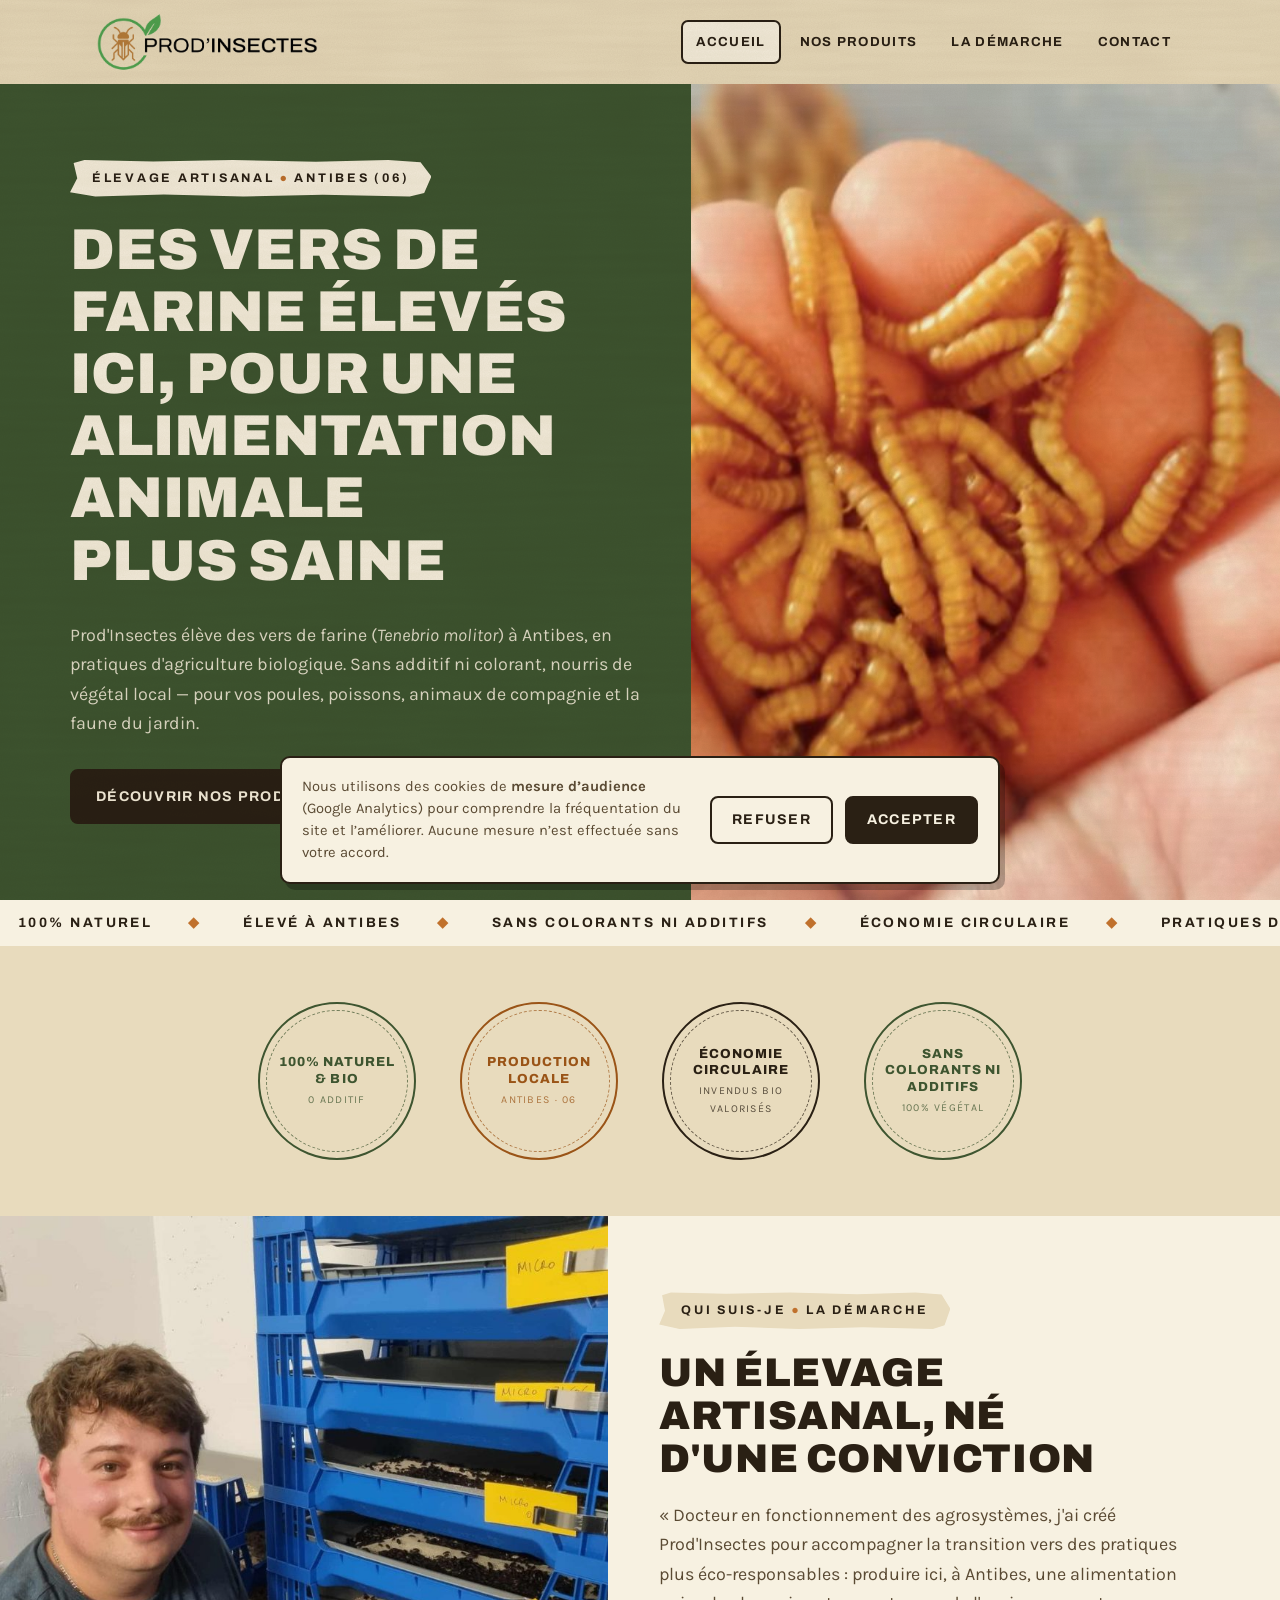
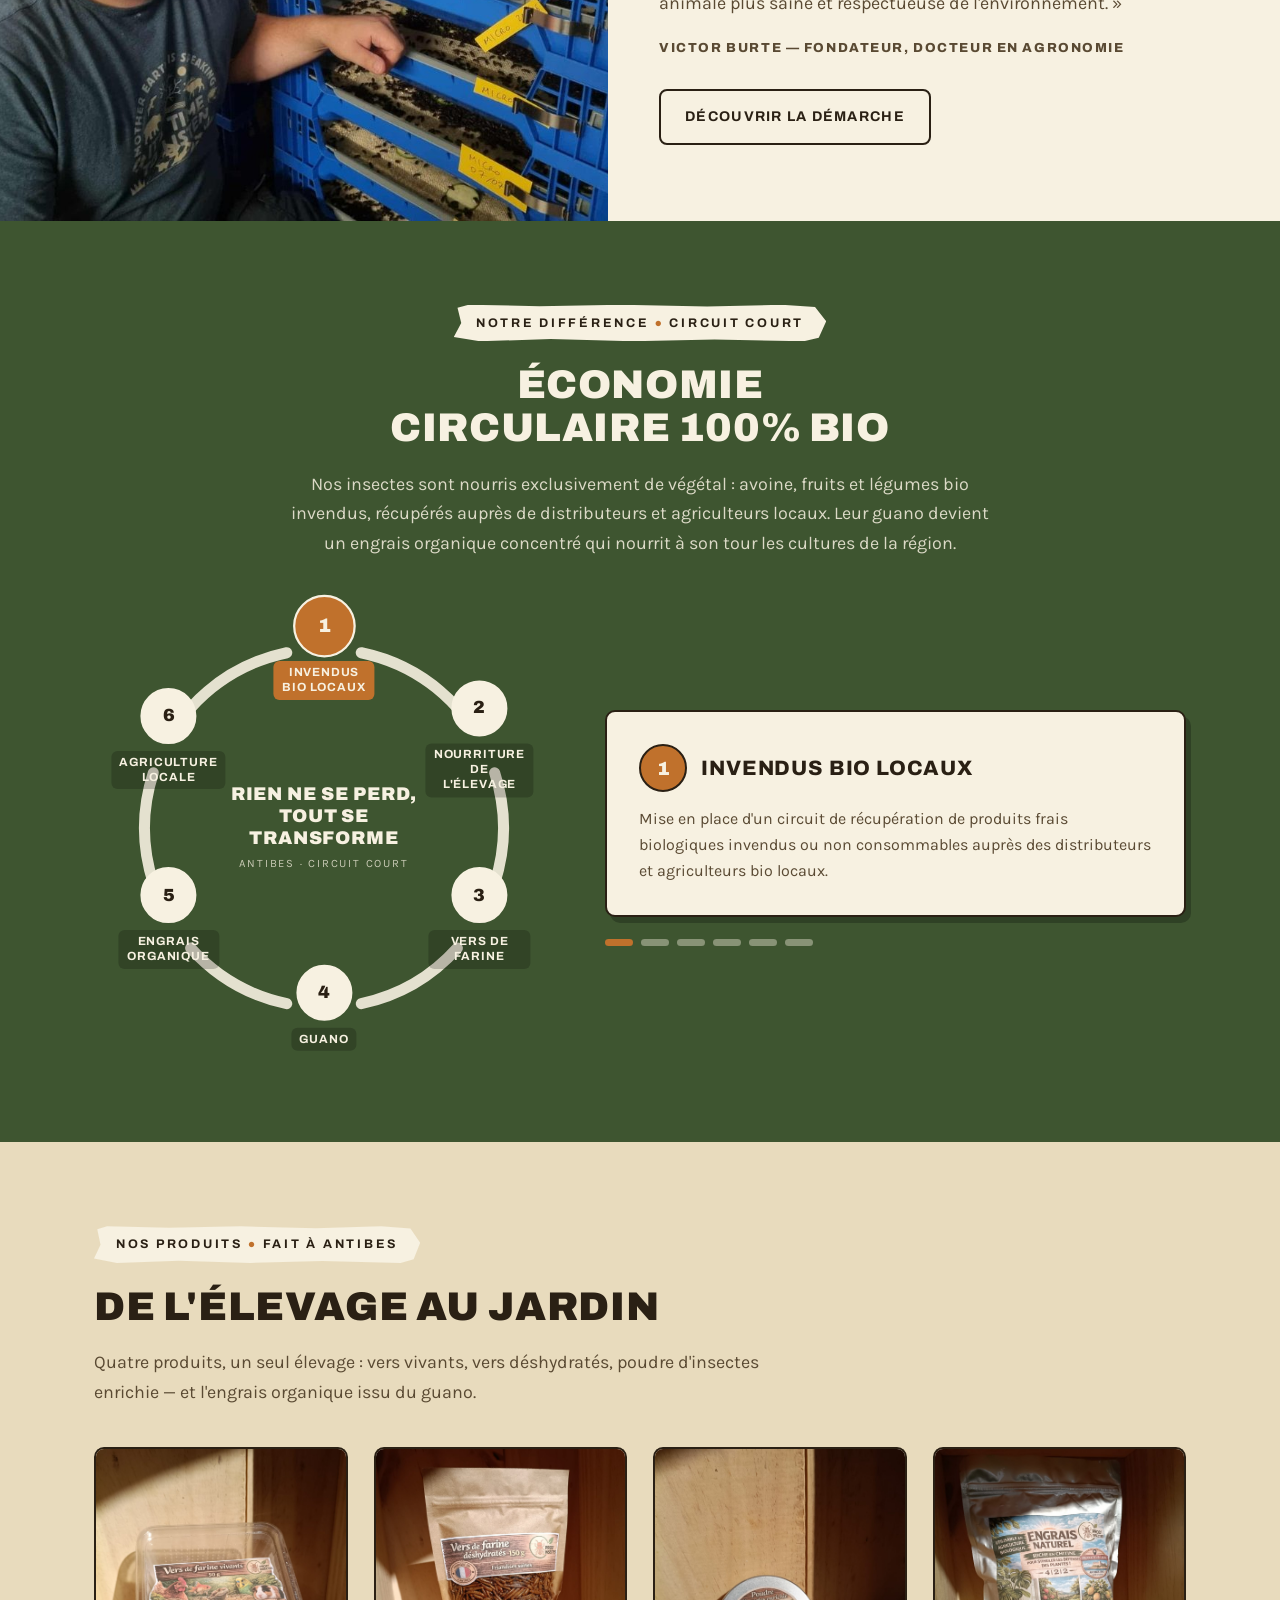
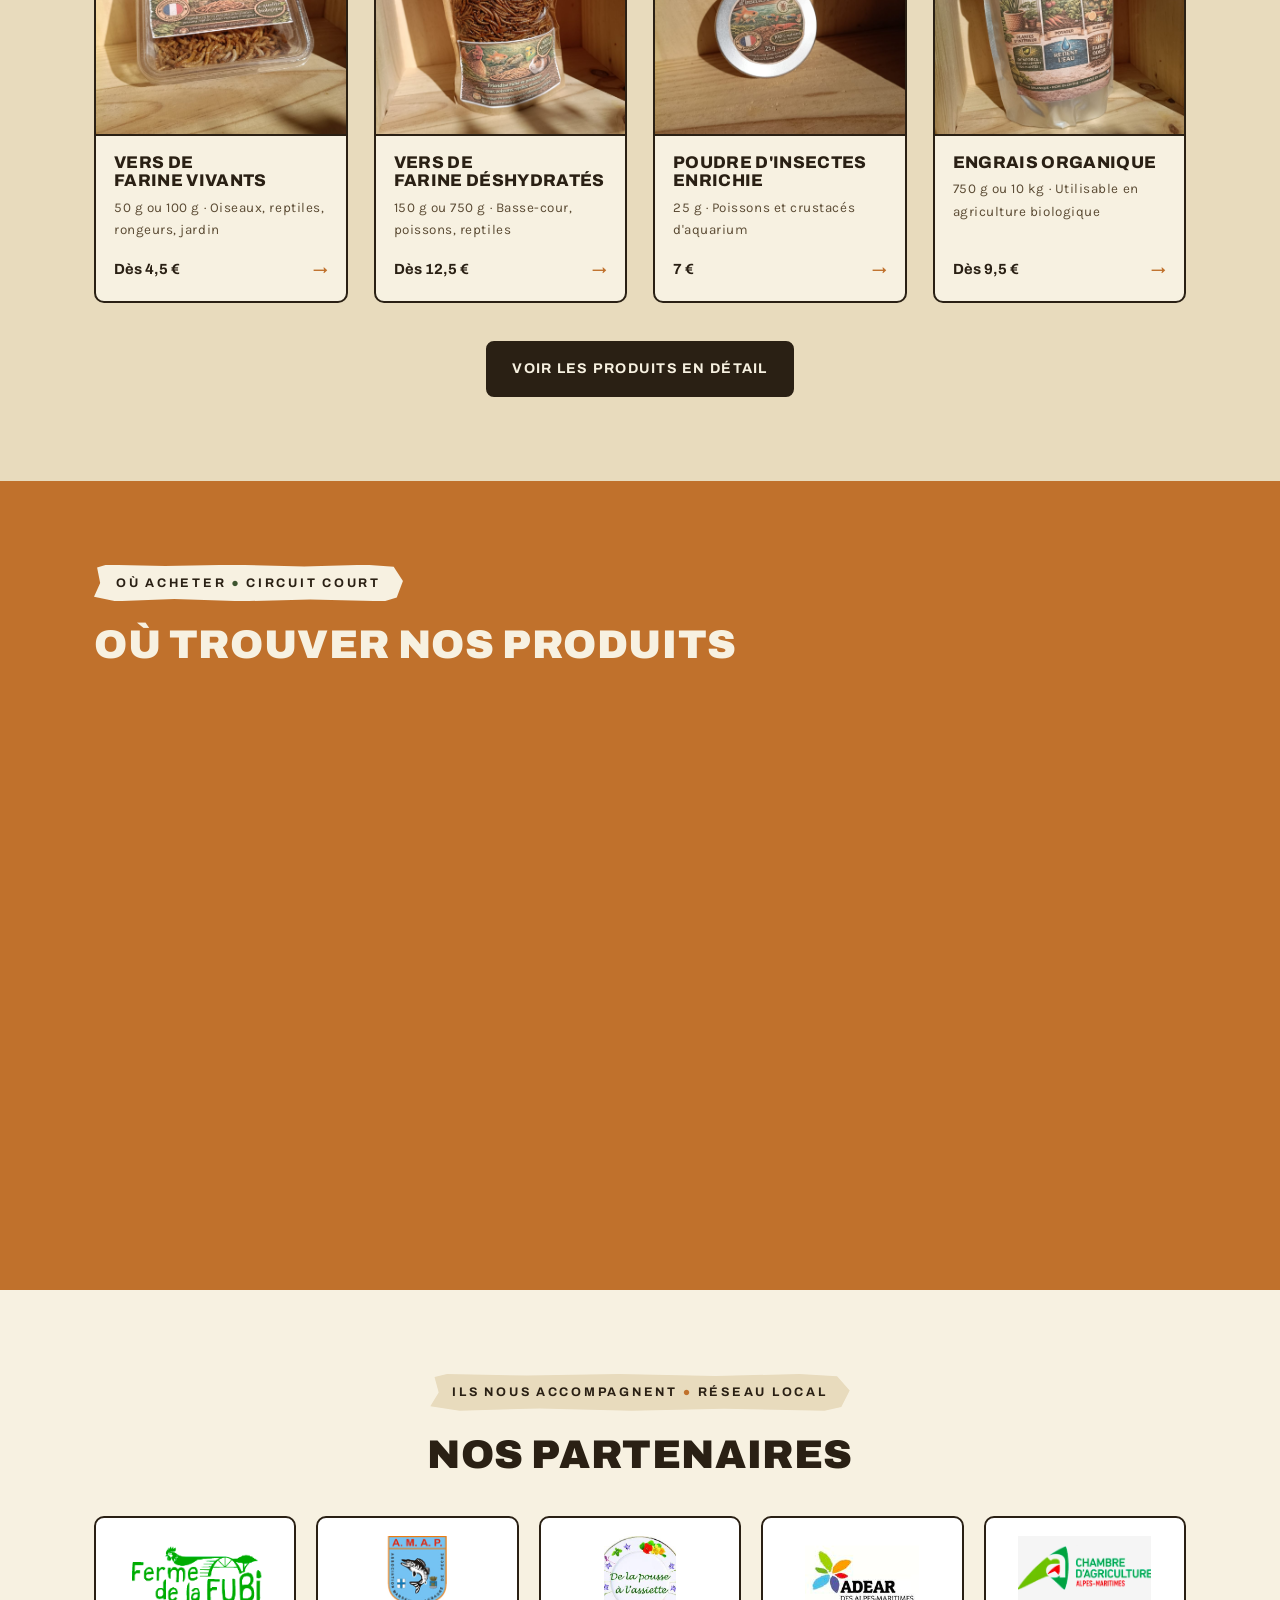
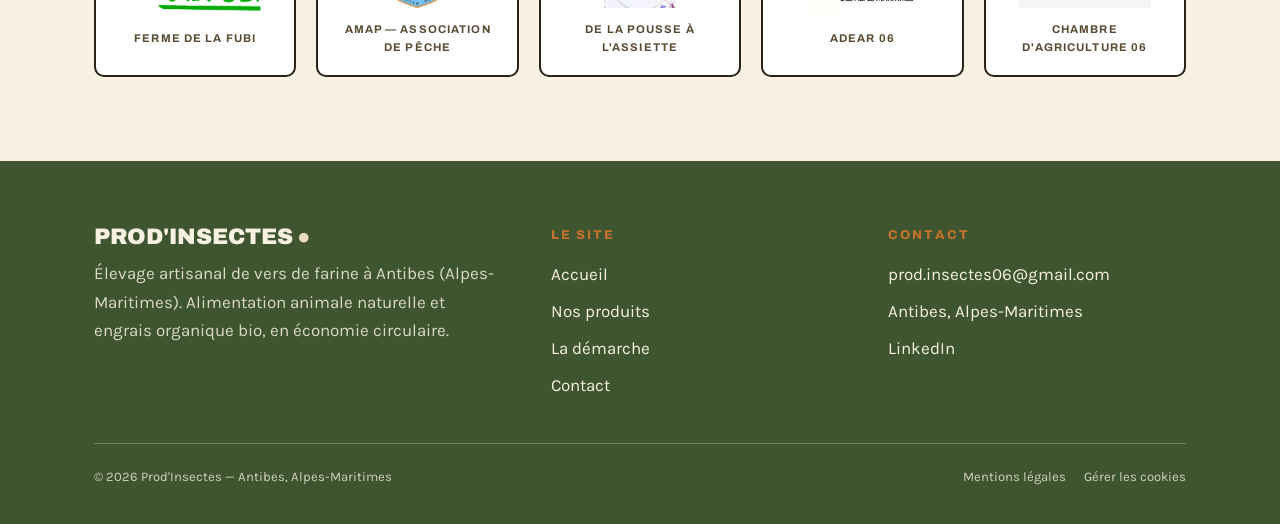
==== docs/index.html @ 7ac8f67a "ajout adresse et tel" ====
<!DOCTYPE html>
<html lang="fr">
<head>
<meta charset="utf-8"></meta>
<meta name="viewport" content="width=device-width, initial-scale=1"></meta>
<!-- Google tag (gtag.js) -->
<script async src="https://www.googletagmanager.com/gtag/js?id=G-BSKLV8MP2N"></script>
<script>
  window.dataLayer = window.dataLayer || [];
  function gtag(){dataLayer.push(arguments);}
  gtag('js', new Date());

  // Consent Mode v2 — mesure d'audience refusée par défaut (RGPD / CNIL)
  gtag('consent', 'default', {
    'ad_storage': 'denied',
    'ad_user_data': 'denied',
    'ad_personalization': 'denied',
    'analytics_storage': 'denied',
    'wait_for_update': 500
  });
  try {
    if (localStorage.getItem('prodinsectes-consent') === 'granted') {
      gtag('consent', 'update', { 'analytics_storage': 'granted' });
    }
  } catch (e) {}

  gtag('config', 'G-BSKLV8MP2N');
</script>
<script src="consent.js" defer></script>
<link rel="canonical" href="https://www.prod-insectes.fr/"></link>
<meta property="og:type" content="website"></meta>
<meta property="og:site_name" content="Prod'Insectes"></meta>
<meta property="og:locale" content="fr_FR"></meta>
<meta property="og:title" content="Prod'Insectes — Élevage de vers de farine à Antibes | Alimentation animale naturelle"></meta>
<meta property="og:description" content="Prod'Insectes élève des vers de farine à Antibes (Alpes-Maritimes) en pratiques d'agriculture biologique : alimentation animale naturelle, engrais organique bio et économie circulaire."></meta>
<meta property="og:url" content="https://www.prod-insectes.fr/"></meta>
<meta property="og:image" content="https://www.prod-insectes.fr/assets/slide-vers.jpg"></meta>
<meta property="og:image:width" content="890"></meta>
<meta property="og:image:height" content="586"></meta>
<meta property="og:image:alt" content="Vers de farine vivants dans la main, élevage Prod'Insectes"></meta>
<meta name="twitter:card" content="summary_large_image"></meta>
<meta name="twitter:title" content="Prod'Insectes — Élevage de vers de farine à Antibes"></meta>
<meta name="twitter:description" content="Vers de farine élevés à Antibes en pratiques d'agriculture biologique : alimentation animale naturelle, engrais organique bio et économie circulaire."></meta>
<meta name="twitter:image" content="https://www.prod-insectes.fr/assets/slide-vers.jpg"></meta>
<title>Prod'Insectes — Élevage de vers de farine à Antibes | Alimentation animale naturelle</title>
<meta name="description" content="Prod'Insectes élève des vers de farine à Antibes (Alpes-Maritimes) en pratiques d'agriculture biologique : alimentation animale naturelle, engrais organique bio et économie circulaire."></meta>
<link rel="preconnect" href="https://fonts.googleapis.com"></link>
<link rel="preconnect" href="https://fonts.gstatic.com" crossorigin="anonymous"></link>
<link href="https://fonts.googleapis.com/css2?family=Archivo:wght@500;700;900&amp;family=Bricolage+Grotesque:wght@500;700;800&amp;family=Karla:wght@400;500;700&amp;family=Source+Sans+3:wght@400;600&amp;family=Space+Grotesk:wght@500;700&amp;family=Work+Sans:wght@400;500;600&amp;display=swap" rel="stylesheet"></link>
<link rel="stylesheet" href="site.css?v=20260629"></link>
<link rel="icon" type="image/png" sizes="32x32" href="/assets/favicon_io/favicon-32x32.png"></link>
<link rel="icon" type="image/png" sizes="16x16" href="/assets/favicon_io/favicon-16x16.png"></link>
<link rel="icon" href="/assets/favicon_io/favicon.ico" sizes="any"></link>
<link rel="apple-touch-icon" href="/assets/favicon_io/apple-touch-icon.png"></link>
<link rel="manifest" href="/assets/favicon_io/site.webmanifest"></link>
<meta name="theme-color" content="#E8DBBD"></meta>
<script src="theme-boot.js"></script>
<script type="application/ld+json">
{
  "@context": "https://schema.org",
  "@graph": [
    {
      "@type": "LocalBusiness",
      "@id": "https://www.prod-insectes.fr/#business",
      "name": "Prod'Insectes",
      "url": "https://www.prod-insectes.fr/",
      "logo": "https://www.prod-insectes.fr/assets/logo-prod-insectes.png",
      "image": "https://www.prod-insectes.fr/assets/slide-vers.jpg",
      "description": "Élevage artisanal de vers de farine (Tenebrio molitor) à Antibes, en pratiques d'agriculture biologique : alimentation animale naturelle, engrais organique bio et économie circulaire.",
      "email": "prod.insectes06@gmail.com",
      "telephone": "+33 6 71 76 48 20",
      "founder": {
        "@type": "Person",
        "name": "Victor Burte",
        "jobTitle": "Fondateur, docteur en agronomie"
      },
      "address": {
        "@type": "PostalAddress",
        "streetAddress": "La Claire Fontonne, Bât A1, 298 Chemin du Petit Four",
        "postalCode": "06600",
        "addressLocality": "Antibes",
        "addressRegion": "Alpes-Maritimes",
        "addressCountry": "FR"
      },
      "geo": {
        "@type": "GeoCoordinates",
        "latitude": 43.5808,
        "longitude": 7.1239
      },
      "areaServed": "Alpes-Maritimes",
      "sameAs": [
        "https://www.linkedin.com/company/prod-insectes"
      ]
    },
    {
      "@type": "WebSite",
      "@id": "https://www.prod-insectes.fr/#website",
      "url": "https://www.prod-insectes.fr/",
      "name": "Prod'Insectes",
      "inLanguage": "fr-FR",
      "publisher": { "@id": "https://www.prod-insectes.fr/#business" }
    }
  ]
}
</script>
</head>
<body>

<header class="site-header">
  <div class="container">
    <a class="brand" href="./">
      <img src="assets/logo-prod-insectes.png" alt="Prod'Insectes — élevage artisanal de vers de farine à Antibes">
    </a>
    <nav class="site-nav" id="nav" aria-label="Navigation principale">
      <a href="./" class="active" aria-current="page">Accueil</a>
      <a href="produits">Nos produits</a>
      <a href="demarche">La démarche</a>
      <a href="contact">Contact</a>
    </nav>
    <button class="nav-toggle" type="button" aria-expanded="false" aria-controls="nav">Menu</button>
  </div>
</header>

<main>

  <!-- ── Hero ──────────────────────────────────────────────── -->
  <section class="hero" data-screen-label="Hero">
    <div class="hero-text">
      <span class="kicker">Élevage artisanal <span class="dot">●</span> Antibes (06)</span>
      <h1>Des vers de farine élevés ici, pour une alimentation animale plus saine</h1>
      <p class="lead" style="max-width: 52ch;">
        Prod'Insectes élève des vers de farine (<em>Tenebrio molitor</em>) à Antibes,
        en pratiques d'agriculture biologique. Sans additif ni colorant, nourris de
        végétal local — pour vos poules, poissons, animaux de compagnie et la faune du jardin.
      </p>
      <div style="display: flex; flex-wrap: wrap; gap: 14px; margin-top: 30px;">
        <a class="btn btn-primary" href="produits">Découvrir nos produits</a>
        <a class="btn btn-on-dark" href="contact">Nous contacter</a>
      </div>
    </div>
    <div class="hero-slides">
      <img class="active" src="assets/slide-vers.jpg" alt="Vers de farine vivants dans la main, élevage Prod'Insectes">
      <img src="assets/slide-poules-1.jpg" alt="Poules picorant des vers de farine déshydratés Prod'Insectes">
      <img src="assets/slide-reptile-1.jpg" alt="Dragon barbu nourri à la pince avec un ver de farine">
      <img src="assets/slide-poules-2.jpg" alt="Distribution de vers de farine déshydratés aux poules">
      <img src="assets/slide-oiseau-bleu.jpg" alt="Merlebleu perché sur une mangeoire remplie de vers de farine déshydratés">
      <img src="assets/slide-gecko.jpg" alt="Gecko léopard dégustant un ver de farine">
      <img src="assets/slide-grive.jpg" alt="Grive sauvage sur une mangeoire garnie de vers de farine">
    </div>
  </section>

  <!-- ── Bandeau valeurs ───────────────────────────────────── -->
  <div class="strip" aria-hidden="true">
    <div class="strip-inner">
      <span>100% naturel</span><span class="sep">◆</span>
      <span>Élevé à Antibes</span><span class="sep">◆</span>
      <span>Sans colorants ni additifs</span><span class="sep">◆</span>
      <span>Économie circulaire</span><span class="sep">◆</span>
      <span>Pratiques d'agriculture biologique</span><span class="sep">◆</span>
      <span>100% naturel</span><span class="sep">◆</span>
      <span>Élevé à Antibes</span><span class="sep">◆</span>
      <span>Sans colorants ni additifs</span><span class="sep">◆</span>
      <span>Économie circulaire</span>
    </div>
  </div>

  <!-- ── Engagements (tampons) ─────────────────────────────── -->
  <section class="band band-tight" data-screen-label="Engagements">
    <div class="container">
      <div class="stamps">
        <div class="stamp reveal" style="--rot: -4deg; --d: 0s; color: var(--green-deep);">
          <strong>100% naturel &amp; bio</strong>
          <small>0 additif</small>
        </div>
        <div class="stamp reveal" style="--rot: 3deg; --d: 0.1s; color: var(--ocre-deep);">
          <strong>Production locale</strong>
          <small>Antibes · 06</small>
        </div>
        <div class="stamp reveal" style="--rot: -2deg; --d: 0.2s; color: var(--ink);">
          <strong>Économie circulaire</strong>
          <small>Invendus bio valorisés</small>
        </div>
        <div class="stamp reveal" style="--rot: 4deg; --d: 0.3s; color: var(--green-deep);">
          <strong>Sans colorants ni additifs</strong>
          <small>100% végétal</small>
        </div>
      </div>
    </div>
  </section>

  <!-- ── La démarche (teaser) ──────────────────────────────── -->
  <section class="split band-paper" data-screen-label="La démarche">
    <div class="split-media">
      <img src="assets/portrait-victor.jpg" alt="Victor Burte dans son élevage de vers de farine à Antibes">
    </div>
    <div class="split-text reveal">
      <span class="kicker">Qui suis-je <span class="dot">●</span> La démarche</span>
      <h2 class="section-title">Un élevage artisanal, né d'une conviction</h2>
      <p class="lead">
        « Docteur en fonctionnement des agrosystèmes, j'ai créé Prod'Insectes pour
        accompagner la transition vers des pratiques plus éco-responsables :
        produire ici, à Antibes, une alimentation animale plus saine et
        respectueuse de l'environnement. »
      </p>
      <p class="byline">Victor Burte — fondateur, docteur en agronomie</p>
      <a class="btn btn-outline" href="demarche" style="margin-top: 18px;">Découvrir la démarche</a>
    </div>
  </section>

  <!-- ── Économie circulaire ───────────────────────────────── -->
  <section class="band band-green" data-screen-label="Économie circulaire">
    <div class="container">
      <div class="section-head centered">
        <span class="kicker">Notre différence <span class="dot">●</span> Circuit court</span>
        <h2 class="section-title">Économie circulaire 100% bio</h2>
        <p class="lead">
          Nos insectes sont nourris exclusivement de végétal : avoine, fruits et légumes
          bio invendus, récupérés auprès de distributeurs et agriculteurs locaux. Leur guano
          devient un engrais organique concentré qui nourrit à son tour les cultures de la région.
        </p>
      </div>

      <div class="cycle-wrap">
    <div class="cycle-interactive">
      <div class="cycle">
      <svg class="cycle-svg" viewBox="0 0 100 100" aria-hidden="true">
        <defs>
          <marker id="cycle-arrow" viewBox="0 0 8 8" refX="6.4" refY="4" markerWidth="3.6" markerHeight="3.6" orient="auto"><path d="M 0 0.6 L 7.4 4 L 0 7.4 Z" fill="currentColor"></path></marker>
        </defs>
        <g fill="none" stroke="currentColor" stroke-width="2.4" stroke-linecap="round">
          <path d="M 58.1 11.9 A 39 39 0 0 1 79 23.9" marker-end="url(#cycle-arrow)"></path>
          <path d="M 87.1 38 A 39 39 0 0 1 87.1 62" marker-end="url(#cycle-arrow)"></path>
          <path d="M 79 76.1 A 39 39 0 0 1 58.1 88.2" marker-end="url(#cycle-arrow)"></path>
          <path d="M 41.9 88.2 A 39 39 0 0 1 21 76.1" marker-end="url(#cycle-arrow)"></path>
          <path d="M 12.9 62 A 39 39 0 0 1 12.9 38" marker-end="url(#cycle-arrow)"></path>
          <path d="M 21 23.9 A 39 39 0 0 1 41.9 11.9" marker-end="url(#cycle-arrow)"></path>
        </g>
      </svg>
        <div class="cycle-center">
          <div class="cc-inner">
            <strong>Rien ne se perd, tout se transforme</strong>
            <small>Antibes · Circuit court</small>
          </div>
        </div>
      <button type="button" class="cycle-node is-active" data-step="0" aria-pressed="true" style="left: 50%; top: 11%; --d: 0s;">
        <span class="cn-dot">1</span>
        <span class="cn-label">Invendus bio locaux</span>
      </button>
      <button type="button" class="cycle-node" data-step="1" aria-pressed="false" style="left: 83.8%; top: 30.5%; --d: 0.12s;">
        <span class="cn-dot">2</span>
        <span class="cn-label">Nourriture de l'élevage</span>
      </button>
      <button type="button" class="cycle-node" data-step="2" aria-pressed="false" style="left: 83.8%; top: 69.5%; --d: 0.24s;">
        <span class="cn-dot">3</span>
        <span class="cn-label">Vers de farine</span>
      </button>
      <button type="button" class="cycle-node" data-step="3" aria-pressed="false" style="left: 50%; top: 89%; --d: 0.36s;">
        <span class="cn-dot">4</span>
        <span class="cn-label">Guano</span>
      </button>
      <button type="button" class="cycle-node" data-step="4" aria-pressed="false" style="left: 16.2%; top: 69.5%; --d: 0.48s;">
        <span class="cn-dot">5</span>
        <span class="cn-label">Engrais organique</span>
      </button>
      <button type="button" class="cycle-node" data-step="5" aria-pressed="false" style="left: 16.2%; top: 30.5%; --d: 0.6s;">
        <span class="cn-dot">6</span>
        <span class="cn-label">Agriculture locale</span>
      </button>
      </div>

      <div class="cycle-panel" aria-live="polite">
        <article class="cp-slide is-active" data-step="0">
          <div class="cp-head"><span class="cp-num">1</span><h3>Invendus bio locaux</h3></div>
          <p>Mise en place d'un circuit de récupération de produits frais biologiques invendus ou non consommables auprès des distributeurs et agriculteurs bio locaux.</p>
        </article>
        <article class="cp-slide" data-step="1">
          <div class="cp-head"><span class="cp-num">2</span><h3>Nourriture de l'élevage</h3></div>
          <p>Les vers sont nourris avec des denrées biologiques non transformées (céréales, fruits, légumes et champignons).</p>
        </article>
        <article class="cp-slide" data-step="2">
          <div class="cp-head"><span class="cp-num">3</span><h3>Vers de farine</h3></div>
          <span class="cp-tag">Alimentation animale</span>
          <p>Une partie de la production est utilisée à l'entretien et la croissance de l'élevage. L'autre partie est conditionnée et commercialisée (vers de farine vivants ou déshydratés, poudre d'insectes).</p>
        </article>
        <article class="cp-slide" data-step="3">
          <div class="cp-head"><span class="cp-num">4</span><h3>Guano</h3></div>
          <p>Le guano est composé des déjections des insectes : c'est un produit riche en matière organique qui, une fois mélangé aux résidus alimentaires des insectes, forme le frass.</p>
        </article>
        <article class="cp-slide" data-step="4">
          <div class="cp-head"><span class="cp-num">5</span><h3>Engrais organique</h3></div>
          <p>Le frass est filtré et tamisé pour récupérer une poudre sèche très fine, riche en azote, phosphore, potassium et autres composés issus des insectes. Cette poudre forme un engrais organique unique en son genre, aux propriétés fortifiantes et durables pour les plantes. Les éléments qui le composent sont utilisables directement par les plantes.</p>
        </article>
        <article class="cp-slide" data-step="5">
          <div class="cp-head"><span class="cp-num">6</span><h3>Agriculture locale</h3></div>
          <p>Les insectes font partie du régime alimentaire de nombreux animaux (mammifères, poissons, oiseaux, reptiles, amphibiens). Leur haute qualité améliore significativement la qualité nutritionnelle et sanitaire des animaux qui les consomment.</p>
          <p>L'engrais organique produit par les insectes est une alternative très intéressante aux engrais chimiques. Il est également utilisable en agriculture biologique.</p>
          <p>Il est donc possible de produire des denrées de qualité biologique en utilisant les insectes de notre production pour l'alimentation animale et l'engrais organique pour les cultures arboricoles et maraîchères locales. La boucle est bouclée !</p>
        </article>
        <div class="cp-progress" aria-hidden="true">
          <button type="button" class="cp-dot is-active" data-step="0"></button>
          <button type="button" class="cp-dot" data-step="1"></button>
          <button type="button" class="cp-dot" data-step="2"></button>
          <button type="button" class="cp-dot" data-step="3"></button>
          <button type="button" class="cp-dot" data-step="4"></button>
          <button type="button" class="cp-dot" data-step="5"></button>
        </div>
      </div>
    </div>
      </div>
    </div>
  </section>

  <!-- ── Produits (aperçu) ─────────────────────────────────── -->
  <section class="band" data-screen-label="Nos produits">
    <div class="container">
      <div class="section-head">
        <span class="kicker">Nos produits <span class="dot">●</span> Fait à Antibes</span>
        <h2 class="section-title">De l'élevage au jardin</h2>
        <p class="lead">Quatre produits, un seul élevage : vers vivants, vers déshydratés, poudre d'insectes enrichie — et l'engrais organique issu du guano.</p>
      </div>
      <div class="product-grid">
        <a class="product-card reveal" href="produits#vivants" style="--d: 0s;">
          <span class="pc-img"><img src="assets/vers-vivants.jpg" alt="Barquette de vers de farine vivants Prod'Insectes 50 g"></span>
          <span class="pc-body">
            <h3>Vers de farine vivants</h3>
            <span class="pc-meta">50 g ou 100 g · Oiseaux, reptiles, rongeurs, jardin</span>
            <span class="pc-price"><span>Dès 4,5 €</span><span class="arrow">→</span></span>
          </span>
        </a>
        <a class="product-card reveal" href="produits#deshydrates" style="--d: 0.08s;">
          <span class="pc-img"><img src="assets/vers-deshydrates.jpg" alt="Sachet de vers de farine déshydratés Prod'Insectes 150 g"></span>
          <span class="pc-body">
            <h3>Vers de farine déshydratés</h3>
            <span class="pc-meta">150 g ou 750 g · Basse-cour, poissons, reptiles</span>
            <span class="pc-price"><span>Dès 12,5 €</span><span class="arrow">→</span></span>
          </span>
        </a>
        <a class="product-card reveal" href="produits#poudre" style="--d: 0.16s;">
          <span class="pc-img"><img src="assets/poudre-insectes.jpg" alt="Boîte de poudre d'insectes enrichie Prod'Insectes 25 g"></span>
          <span class="pc-body">
            <h3>Poudre d'insectes enrichie</h3>
            <span class="pc-meta">25 g · Poissons et crustacés d'aquarium</span>
            <span class="pc-price"><span>7 €</span><span class="arrow">→</span></span>
          </span>
        </a>
        <a class="product-card reveal" href="produits#engrais" style="--d: 0.24s;">
          <span class="pc-img"><img src="assets/engrais.jpg" alt="Sachet d'engrais naturel Prod'Insectes 750 g, utilisable en agriculture biologique"></span>
          <span class="pc-body">
            <h3>Engrais organique</h3>
            <span class="pc-meta">750 g ou 10 kg · Utilisable en agriculture biologique</span>
            <span class="pc-price"><span>Dès 9,5 €</span><span class="arrow">→</span></span>
          </span>
        </a>
      </div>
      <div style="display: flex; justify-content: center; margin-top: 38px;">
        <a class="btn btn-primary" href="produits">Voir les produits en détail</a>
      </div>
    </div>
  </section>

  <!-- ── Où trouver nos produits ───────────────────────────── -->
  <section class="band band-ocre" data-screen-label="Où trouver nos produits">
    <div class="container">
      <div class="section-head">
        <span class="kicker">Où acheter <span class="dot" style="color: var(--green-deep);">●</span> Circuit court</span>
        <h2 class="section-title">Où trouver nos produits</h2>
      </div>
      <div style="display: grid; grid-template-columns: repeat(auto-fit, minmax(260px, 1fr)); gap: 24px;">
        <div class="reveal" style="background: var(--paper); color: var(--ink); border: var(--border); border-radius: var(--radius); padding: 28px;">
          <h3 style="font-size: 1.1rem; font-weight: 800; text-transform: uppercase;">Marché des producteurs et artisans</h3>
          <p>Retrouvez-nous au marché mensuel de producteurs et artisans du lycée agricole d'Antibes. Prochainement présents sur le marché de producteurs et artisans de la Garoupe, <strong>tous les troisièmes dimanches du mois</strong>.</p>
        </div>
        <div class="reveal" style="--d: 0.1s; background: var(--paper); color: var(--ink); border: var(--border); border-radius: var(--radius); padding: 28px;">
          <h3 style="font-size: 1.1rem; font-weight: 800; text-transform: uppercase;">Commande par mail</h3>
          <p>En attendant la boutique en ligne, commandez directement par mail — réponse rapide, retrait local ou expédition en France métropolitaine.</p>
          <a class="btn btn-outline" href="mailto:prod.insectes06@gmail.com" style="margin-top: 6px;">Écrire un mail</a>
        </div>
        <div class="reveal" style="--d: 0.2s; background: var(--paper); color: var(--ink); border: var(--border); border-radius: var(--radius); padding: 28px;">
          <h3 style="font-size: 1.1rem; font-weight: 800; text-transform: uppercase;">Bientôt près de chez vous</h3>
          <p>Nous cherchons des distributeurs locaux : coopératives, animaleries, magasins bio des Alpes-Maritimes.</p>
        </div>
      </div>
      <div class="callout callout-ink reveal" style="margin-top: 28px;">
        <div class="co-text">
          <h3>Vous êtes professionnel ?</h3>
          <p>Éleveur, maraîcher, pépiniériste, horticulteur, animalerie ou magasin bio&nbsp;:
          parlons volumes, tarifs et partenariats de distribution.</p>
        </div>
        <a class="btn btn-on-dark" href="contact#pros">Contactez-nous</a>
      </div>
    </div>
  </section>

  <!-- ── Partenaires ───────────────────────────────────────── -->
  <section class="band band-paper" data-screen-label="Partenaires">
    <div class="container">
      <div class="section-head centered">
        <span class="kicker">Ils nous accompagnent <span class="dot">●</span> Réseau local</span>
        <h2 class="section-title">Nos partenaires</h2>
      </div>
      <div class="partner-grid">
        <a class="partner reveal" href="https://fermedelafubi.fr/" target="_blank" rel="noopener">
          <img src="assets/partenaire-fubi.png" alt="Logo Ferme de la Fubi">
          <span>Ferme de la Fubi</span>
        </a>
        <a class="partner reveal" style="--d: 0.06s;" href="http://amap.free.fr/Amap/index1.php?AccueilOk=%221%22" target="_blank" rel="noopener">
          <img src="assets/partenaire-amap.png" alt="Logo AMAP — Association de pêche Aubagne-Marseille">
          <span>AMAP — Association de pêche</span>
        </a>
        <div class="partner reveal" style="--d: 0.12s;">
          <img src="assets/partenaire-pousse-assiette.png" alt="Logo De la pousse à l'assiette">
          <span>De la pousse à l'assiette</span>
        </div>
        <div class="partner reveal" style="--d: 0.18s;">
          <img src="assets/partenaire-adear.png" alt="Logo ADEAR des Alpes-Maritimes">
          <span>ADEAR 06</span>
        </div>
        <div class="partner reveal" style="--d: 0.24s;">
          <img src="assets/partenaire-chambre-agriculture.png" alt="Logo Chambre d'agriculture des Alpes-Maritimes">
          <span>Chambre d'agriculture 06</span>
        </div>
      </div>
    </div>
  </section>

</main>

<footer class="site-footer" data-screen-label="Footer">
  <div class="container">
    <div class="footer-grid">
      <div>
        <p class="footer-brand">Prod'Insectes <span class="leaf">●</span></p>
        <p style="max-width: 40ch; opacity: 0.85;">
          Élevage artisanal de vers de farine à Antibes (Alpes-Maritimes).
          Alimentation animale naturelle et engrais organique bio, en économie circulaire.
        </p>
      </div>
      <div>
        <h4>Le site</h4>
        <ul>
          <li><a href="./">Accueil</a></li>
          <li><a href="produits">Nos produits</a></li>
          <li><a href="demarche">La démarche</a></li>
          <li><a href="contact">Contact</a></li>
        </ul>
      </div>
      <div>
        <h4>Contact</h4>
        <ul>
          <li><a href="mailto:prod.insectes06@gmail.com">prod.insectes06@gmail.com</a></li>
          <li>Antibes, Alpes-Maritimes</li>
          <li><a href="https://www.linkedin.com/company/prod-insectes" target="_blank" rel="noopener">LinkedIn</a></li>
        </ul>
      </div>
    </div>
    <div class="footer-baseline">
      <span>© 2026 Prod'Insectes — Antibes, Alpes-Maritimes</span>
      <span class="footer-legal-links">
        <a href="mentions-legales">Mentions légales</a>
        <a href="#" data-cookie-settings>Gérer les cookies</a>
      </span>
    </div>
  </div>
</footer>

<div class="grain" aria-hidden="true"></div>

<script src="site.js"></script>

<style>
@media (max-width: 880px) {
  /* plus de grilles spécifiques à adapter sur cette page */
}
</style>

</body>
</html>
---- docs/site.css ----
/* ============================================================
   Prod'Insectes — système de design partagé
   Kraft texturé + blocs de couleurs pleines + sérigraphie subtile
   Toutes les couleurs/typos/espacements sont pilotés par variables
   (modifiables via le panneau Tweaks).
   ============================================================ */

:root {
  /* Palette par défaut : « Kraft naturel » (écrasée par theme-boot.js) */
  --kraft: #E8DBBD;
  --kraft-2: #DECDA6;
  --paper: #F7F1E1;
  --ink: #2A2014;
  --ink-soft: #5A4A33;
  --green: #5F7C47;
  --green-deep: #3E5530;
  --ocre: #C0712C;
  --ocre-deep: #9A5417;

  --font-head: 'Archivo', sans-serif;
  --font-body: 'Karla', sans-serif;

  --tex: 0.35;   /* intensité de la texture papier (0–0.8) */
  --sp: 1;       /* multiplicateur de densité verticale */

  --radius: 10px;
  --border: 2px solid var(--ink);
}

* { box-sizing: border-box; }
html { scroll-behavior: smooth; }

body {
  margin: 0;
  background-color: var(--kraft);
  color: var(--ink);
  font-family: var(--font-body);
  font-size: 17px;
  line-height: 1.65;
  -webkit-font-smoothing: antialiased;
}

/* ── Texture papier / grain sérigraphie (overlay global) ───── */
.grain {
  position: fixed;
  inset: 0;
  z-index: 80;
  pointer-events: none;
  opacity: var(--tex);
  mix-blend-mode: multiply;
  /* 3 couches : taches kraft larges + fibres horizontales + grain fin */
  background-image:
    url("data:image/svg+xml,%3Csvg xmlns='http://www.w3.org/2000/svg' width='640' height='640'%3E%3Cfilter id='b'%3E%3CfeTurbulence type='fractalNoise' baseFrequency='0.013' numOctaves='3' seed='11' stitchTiles='stitch'/%3E%3CfeColorMatrix type='matrix' values='0 0 0 0 0.45 0 0 0 0 0.36 0 0 0 0 0.24 0 0 0 0.32 0'/%3E%3C/filter%3E%3Crect width='640' height='640' filter='url(%23b)'/%3E%3C/svg%3E"),
    url("data:image/svg+xml,%3Csvg xmlns='http://www.w3.org/2000/svg' width='420' height='420'%3E%3Cfilter id='f'%3E%3CfeTurbulence type='fractalNoise' baseFrequency='0.006 0.14' numOctaves='2' seed='7' stitchTiles='stitch'/%3E%3CfeColorMatrix type='matrix' values='0 0 0 0 0.42 0 0 0 0 0.34 0 0 0 0 0.22 0 0 0 0.4 0'/%3E%3C/filter%3E%3Crect width='420' height='420' filter='url(%23f)'/%3E%3C/svg%3E"),
    url("data:image/svg+xml,%3Csvg xmlns='http://www.w3.org/2000/svg' width='240' height='240'%3E%3Cfilter id='n'%3E%3CfeTurbulence type='fractalNoise' baseFrequency='0.85' numOctaves='2' stitchTiles='stitch'/%3E%3CfeColorMatrix type='matrix' values='0 0 0 0 0.45 0 0 0 0 0.38 0 0 0 0 0.28 0 0 0 0.45 0'/%3E%3C/filter%3E%3Crect width='240' height='240' filter='url(%23n)'/%3E%3C/svg%3E");
  background-size: 640px 640px, 420px 420px, 240px 240px;
}

/* ── Hero vert avec diaporama ───────────────────────────────── */
.hero {
  background: var(--green-deep);
  color: var(--paper);
  display: grid;
  grid-template-columns: minmax(0, 1.08fr) minmax(0, 0.92fr);
}
.hero-text {
  align-self: center;
  padding-top: calc(76px * var(--sp));
  padding-bottom: calc(76px * var(--sp));
  padding-right: clamp(24px, 4vw, 64px);
  padding-left: max(24px, calc((100vw - 1140px) / 2));
}
.hero h1 {
  font-size: clamp(2.2rem, 4.5vw, 3.7rem);
  font-weight: 900;
  text-transform: uppercase;
}
.hero .lead { color: inherit; opacity: 0.88; }
.hero-slides { position: relative; overflow: hidden; min-height: 100%; }
.hero-slides img {
  position: absolute;
  inset: 0;
  width: 100%;
  height: 100%;
  object-fit: cover;
  opacity: 0;
  transition: opacity 1.1s ease;
}
.hero-slides img.active { opacity: 1; }

/* ── Section à image pleine hauteur (même logique que le hero) ── */
.split {
  display: grid;
  grid-template-columns: minmax(0, 0.95fr) minmax(0, 1.05fr);
}
.split-media { position: relative; overflow: hidden; min-height: 100%; }
.split-media img {
  position: absolute;
  inset: 0;
  width: 100%;
  height: 100%;
  object-fit: cover;
}
.split-text {
  align-self: center;
  padding-top: calc(76px * var(--sp));
  padding-bottom: calc(76px * var(--sp));
  padding-left: clamp(24px, 4vw, 64px);
  padding-right: max(24px, calc((100vw - 1140px) / 2));
}
.byline {
  font-family: var(--font-head);
  font-weight: 800;
  font-size: 0.82rem;
  text-transform: uppercase;
  letter-spacing: 0.12em;
  color: var(--ink-soft);
}
@media (max-width: 880px) {
  .split { grid-template-columns: 1fr; }
  .split-media { min-height: 0; height: clamp(260px, 60vw, 420px); }
}
@media (max-width: 880px) {
  .hero { grid-template-columns: 1fr; }
  .hero-slides { min-height: 0; height: clamp(260px, 60vw, 420px); }
}

img { max-width: 100%; display: block; }
a { color: inherit; }

h1, h2, h3, .h-style {
  font-family: var(--font-head);
  line-height: 1.08;
  margin: 0 0 0.5em 0;
  text-wrap: balance;
}
p { margin: 0 0 1em 0; text-wrap: pretty; }
p:last-child { margin-bottom: 0; }

.container { max-width: 1140px; margin: 0 auto; padding: 0 24px; }
.container-narrow { max-width: 820px; margin: 0 auto; padding: 0 24px; }

/* ── Header ─────────────────────────────────────────────────── */
.site-header {
  position: sticky;
  top: 0;
  z-index: 60;
  background-color: var(--kraft);
}
.site-header .container {
  display: flex;
  align-items: center;
  gap: 28px;
  min-height: 84px;
}
.brand {
  display: flex;
  align-items: center;
  gap: 12px;
  text-decoration: none;
  margin-right: auto;
}
.brand img {
  height: 60px;
  width: auto;
}
.brand .brand-name {
  font-family: var(--font-head);
  font-weight: 900;
  font-size: 1.05rem;
  letter-spacing: 0.04em;
  text-transform: uppercase;
  line-height: 1;
}
.brand .brand-sub {
  display: block;
  font-family: var(--font-body);
  font-weight: 500;
  font-size: 0.68rem;
  letter-spacing: 0.14em;
  color: var(--ink-soft);
  margin-top: 3px;
}
.site-nav { display: flex; align-items: center; gap: 4px; }
.site-nav a {
  text-decoration: none;
  font-family: var(--font-head);
  font-weight: 700;
  font-size: 0.82rem;
  text-transform: uppercase;
  letter-spacing: 0.1em;
  padding: 9px 13px;
  border-radius: 7px;
  border: 2px solid transparent;
}
.site-nav a:hover { background: var(--kraft-2); }
.site-nav a.active { border-color: var(--ink); background: var(--paper); }
.nav-toggle {
  display: none;
  background: none;
  border: var(--border);
  border-radius: 7px;
  font-family: var(--font-head);
  font-weight: 700;
  font-size: 0.8rem;
  text-transform: uppercase;
  letter-spacing: 0.08em;
  padding: 9px 13px;
  color: var(--ink);
  cursor: pointer;
}

/* ── Boutons ────────────────────────────────────────────────── */
.btn {
  display: inline-flex;
  align-items: center;
  gap: 10px;
  font-family: var(--font-head);
  font-weight: 700;
  font-size: 0.88rem;
  text-transform: uppercase;
  letter-spacing: 0.09em;
  text-decoration: none;
  padding: 14px 24px;
  border-radius: 8px;
  border: var(--border);
  cursor: pointer;
  transition: transform 0.12s ease, box-shadow 0.12s ease;
  min-height: 48px;
}
.btn:hover { transform: translate(-1px, -2px); box-shadow: 3px 4px 0 var(--ink); }
.btn:active { transform: translate(0, 0); box-shadow: none; }
.btn-primary { background: var(--ink); color: var(--paper); }
.btn-primary:hover { box-shadow: 3px 4px 0 var(--ocre); }
.btn-outline { background: var(--paper); color: var(--ink); }
.btn-green { background: var(--green-deep); color: var(--paper); border-color: var(--green-deep); }
.btn-green:hover { box-shadow: 3px 4px 0 var(--ink); }
.btn-on-dark { background: var(--paper); color: var(--ink); border-color: var(--paper); }
.btn-on-dark:hover { box-shadow: 3px 4px 0 rgba(0,0,0,0.35); }

/* ── Kicker / étiquette déchirée ────────────────────────────── */
.kicker {
  display: inline-block;
  font-family: var(--font-head);
  font-weight: 700;
  font-size: 0.78rem;
  text-transform: uppercase;
  letter-spacing: 0.22em;
  color: var(--ink);
  background: var(--paper);
  padding: 8px 22px;
  margin-bottom: 22px;
  clip-path: polygon(1% 8%, 4% 0%, 23% 4%, 45% 0%, 68% 5%, 88% 0%, 97% 6%, 100% 45%, 98% 90%, 94% 100%, 70% 95%, 48% 100%, 26% 94%, 7% 100%, 0% 88%, 2% 50%);
}
.kicker.on-dark { background: rgba(247, 241, 225, 0.94); color: var(--ink); }
/* sur fond beige clair (band-paper), le surlignage prend le beige foncé */
.band-paper .kicker { background: var(--kraft); }
.kicker .dot { color: var(--ocre); }

/* ── Sections / bandes de couleur ───────────────────────────── */
.band { padding: calc(84px * var(--sp)) 0; }
.band-tight { padding: calc(56px * var(--sp)) 0; }
.band-paper { background-color: var(--paper); }
.band-green { background-color: var(--green-deep); color: var(--paper); }
.band-ocre { background-color: var(--ocre); color: var(--paper); }
.band-ink { background-color: var(--ink); color: var(--kraft); }

.section-title {
  font-size: clamp(1.7rem, 3.4vw, 2.5rem);
  font-weight: 900;
  text-transform: uppercase;
  letter-spacing: 0.015em;
}
.section-head { max-width: 720px; margin-bottom: calc(40px * var(--sp)); }
.section-head.centered { margin-left: auto; margin-right: auto; text-align: center; }
.lead { font-size: 1.12rem; color: var(--ink-soft); }
.on-dark .lead, .band-green .lead, .band-ink .lead, .band-ocre .lead { color: inherit; opacity: 0.85; }

/* ── Bandeau défilant (strip sérigraphie) ───────────────────── */
.strip {
  background: var(--paper);
  overflow: hidden;
  white-space: nowrap;
  padding: 12px 0;
  font-family: var(--font-head);
  font-weight: 700;
  font-size: 0.85rem;
  letter-spacing: 0.18em;
  text-transform: uppercase;
}
.strip .strip-inner { display: inline-block; }
.strip span { margin: 0 18px; }
.strip .sep { color: var(--ocre); }

/* ── Tampons (stamps) ───────────────────────────────────────── */
.stamps {
  display: flex;
  flex-wrap: wrap;
  gap: clamp(18px, 4vw, 44px);
  justify-content: center;
}
.stamp {
  width: 158px;
  height: 158px;
  border: 2.5px solid currentColor;
  border-radius: 50%;
  display: flex;
  flex-direction: column;
  align-items: center;
  justify-content: center;
  text-align: center;
  gap: 4px;
  padding: 16px;
  position: relative;
  transform: rotate(var(--rot, -3deg));
}
.stamp::before {
  content: "";
  position: absolute;
  inset: 6px;
  border: 1.5px dashed currentColor;
  border-radius: 50%;
  opacity: 0.7;
}
.stamp strong {
  font-family: var(--font-head);
  font-weight: 800;
  font-size: 0.82rem;
  text-transform: uppercase;
  letter-spacing: 0.08em;
  line-height: 1.25;
}
.stamp small {
  font-size: 0.66rem;
  letter-spacing: 0.12em;
  text-transform: uppercase;
  opacity: 0.75;
}

/* ── Cartes photo (cadre étiquette) ─────────────────────────── */
.photo-frame {
  background: var(--paper);
  border: var(--border);
  border-radius: var(--radius);
  padding: 12px;
  box-shadow: 6px 8px 0 rgba(42, 32, 20, 0.18);
  transform: rotate(var(--rot, 0deg));
}
.photo-frame img { border-radius: 6px; width: 100%; height: 100%; object-fit: cover; }
.photo-frame figcaption {
  font-family: var(--font-head);
  font-weight: 700;
  font-size: 0.76rem;
  text-transform: uppercase;
  letter-spacing: 0.14em;
  text-align: center;
  padding: 10px 4px 2px;
  color: var(--ink-soft);
}

/* ── Grille produits ────────────────────────────────────────── */
.product-grid {
  display: grid;
  grid-template-columns: repeat(auto-fit, minmax(235px, 1fr));
  gap: 26px;
}
.product-card {
  background: var(--paper);
  border: var(--border);
  border-radius: var(--radius);
  overflow: hidden;
  display: flex;
  flex-direction: column;
  text-decoration: none;
  transition: transform 0.14s ease, box-shadow 0.14s ease;
}
.product-card:hover { transform: translate(-2px, -3px); box-shadow: 5px 6px 0 var(--ink); }
.product-card .pc-img { aspect-ratio: 4 / 4.6; overflow: hidden; border-bottom: var(--border); }
.product-card .pc-img img { width: 100%; height: 100%; object-fit: cover; }
.product-card .pc-body { padding: 18px 18px 20px; display: flex; flex-direction: column; gap: 6px; flex: 1; }
.product-card h3 { font-size: 1.06rem; font-weight: 800; text-transform: uppercase; letter-spacing: 0.02em; margin: 0; }
.product-card .pc-meta { font-size: 0.84rem; color: var(--ink-soft); letter-spacing: 0.04em; }
.product-card .pc-price {
  margin-top: auto;
  padding-top: 10px;
  font-family: var(--font-head);
  font-weight: 700;
  font-size: 0.92rem;
  display: flex;
  justify-content: space-between;
  align-items: center;
}
.product-card .pc-price .arrow { color: var(--ocre); }

/* ── Badges & jauges de composition ─────────────────────────── */
.badges { display: flex; flex-wrap: wrap; gap: 10px; }
.badge {
  display: inline-block;
  font-family: var(--font-head);
  font-weight: 700;
  font-size: 0.72rem;
  text-transform: uppercase;
  letter-spacing: 0.1em;
  border: 2px solid var(--ink);
  border-radius: 999px;
  padding: 6px 14px;
  background: var(--paper);
}
.badge.badge-green { background: var(--green); color: var(--paper); border-color: var(--green); }
.badge.badge-ocre { background: var(--ocre); color: var(--paper); border-color: var(--ocre); }

.gauges { display: grid; gap: 12px; }
.gauge { display: grid; grid-template-columns: 112px 1fr 64px; align-items: center; gap: 12px; }
.gauge .g-label {
  font-family: var(--font-head);
  font-weight: 700;
  font-size: 0.74rem;
  text-transform: uppercase;
  letter-spacing: 0.1em;
}
.gauge .g-track {
  height: 14px;
  border: 2px solid var(--ink);
  border-radius: 999px;
  background: var(--paper);
  overflow: hidden;
}
.gauge .g-fill {
  display: block;
  height: 100%;
  width: 0;
  background: var(--green);
  border-radius: 999px;
  transition: width 0.9s cubic-bezier(0.22, 1, 0.36, 1);
}
.gauge .g-val { font-family: var(--font-head); font-weight: 700; font-size: 0.84rem; text-align: right; }

/* ── Diagramme économie circulaire (roue interactive) ───────── */
.cycle-wrap { display: block; }
/* Desktop : roue à gauche, panneau de texte de l'étape active à droite */
.cycle-interactive {
  display: grid;
  grid-template-columns: minmax(0, 460px) minmax(0, 1fr);
  gap: clamp(28px, 4vw, 56px);
  align-items: center;
}
.cycle {
  position: relative;
  width: 100%;
  max-width: 460px;
  margin: 0 auto;
  aspect-ratio: 1;
}
.cycle-svg { position: absolute; inset: 0; width: 100%; height: 100%; display: block; }
.cycle-svg path { opacity: 0; transition: opacity 0.8s ease; }
.cycle.in .cycle-svg g path { opacity: 0.9; }
.cycle.in .cycle-svg g path:nth-of-type(1) { transition-delay: 0.30s; }
.cycle.in .cycle-svg g path:nth-of-type(2) { transition-delay: 0.42s; }
.cycle.in .cycle-svg g path:nth-of-type(3) { transition-delay: 0.54s; }
.cycle.in .cycle-svg g path:nth-of-type(4) { transition-delay: 0.66s; }
.cycle.in .cycle-svg g path:nth-of-type(5) { transition-delay: 0.78s; }
.cycle.in .cycle-svg g path:nth-of-type(6) { transition-delay: 0.90s; }
.cycle-center {
  position: absolute;
  inset: 0;
  display: grid;
  place-items: center;
  text-align: center;
  pointer-events: none;
}
.cycle-center .cc-inner { max-width: 50%; }
.cycle-center strong {
  display: block;
  font-family: var(--font-head);
  font-weight: 900;
  text-transform: uppercase;
  font-size: clamp(0.9rem, 2vw, 1.15rem);
  letter-spacing: 0.05em;
  line-height: 1.2;
}
.cycle-center small {
  display: block;
  margin-top: 6px;
  font-size: clamp(0.58rem, 1.2vw, 0.7rem);
  text-transform: uppercase;
  letter-spacing: 0.16em;
  opacity: 0.75;
}
/* Étapes cliquables autour du cercle (boutons) */
.cycle-node {
  position: absolute;
  width: clamp(92px, 22%, 122px);
  transform: translate(-50%, -50%);
  display: flex;
  flex-direction: column;
  align-items: center;
  gap: 7px;
  background: none;
  border: 0;
  padding: 0;
  margin: 0;
  font: inherit;
  color: inherit;
  text-align: center;
  cursor: pointer;
  -webkit-tap-highlight-color: transparent;
}
.cycle-node .cn-dot {
  width: clamp(46px, 9vw, 56px);
  height: clamp(46px, 9vw, 56px);
  border-radius: 50%;
  border: 2.5px solid currentColor;
  background: var(--paper);
  color: var(--ink);
  display: grid;
  place-items: center;
  font-family: var(--font-head);
  font-weight: 900;
  font-size: 1.1rem;
  transition: background 0.25s ease, color 0.25s ease, transform 0.25s ease;
}
.band-green .cycle-node .cn-dot { border-color: var(--paper); }
.cycle-node .cn-label {
  font-family: var(--font-head);
  font-weight: 700;
  font-size: clamp(0.62rem, 1.4vw, 0.74rem);
  text-transform: uppercase;
  letter-spacing: 0.07em;
  line-height: 1.3;
  background: rgba(0, 0, 0, 0.2);
  border-radius: 6px;
  padding: 4px 8px;
  transition: background 0.25s ease, color 0.25s ease;
}
.band-paper .cycle-node .cn-label, .band-tight .cycle-node .cn-label { background: var(--kraft); }
/* État sélectionné */
.cycle-node.is-active .cn-dot { background: var(--ocre); color: var(--paper); transform: scale(1.12); }
.cycle-node.is-active .cn-label { background: var(--ocre); color: var(--paper); }
.cycle-node:hover .cn-dot { transform: scale(1.08); }
.cycle-node.is-active:hover .cn-dot { transform: scale(1.12); }
.cycle-node:focus-visible { outline: none; }
.cycle-node:focus-visible .cn-dot { box-shadow: 0 0 0 3px var(--green-deep), 0 0 0 6px var(--paper); }
/* Reveal séquencé des étapes (opacité seule : le transform porte le positionnement) */
.cycle-node { opacity: 0; transition: opacity 0.6s ease, background 0.25s ease, color 0.25s ease; transition-delay: var(--d, 0s); }
.cycle.in .cycle-node { opacity: 1; }

/* Panneau de texte de l'étape active */
.cycle-panel { position: relative; min-width: 0; }
.cycle-panel .cp-slide { display: block; }
.cycle-panel.is-enhanced .cp-slide { display: none; }
.cycle-panel.is-enhanced .cp-slide.is-active { display: block; }
@media (prefers-reduced-motion: no-preference) {
  .cycle-panel.is-enhanced .cp-slide.is-active { animation: cpFade 0.35s ease; }
}
@keyframes cpFade { from { opacity: 0; transform: translateY(6px); } to { opacity: 1; transform: none; } }
.cp-slide {
  background: var(--paper);
  color: var(--ink);
  border: var(--border);
  border-radius: var(--radius);
  padding: clamp(22px, 3vw, 32px);
  box-shadow: 5px 6px 0 rgba(0, 0, 0, 0.24);
}
.cp-slide + .cp-slide { margin-top: 18px; } /* fallback sans JS : étapes empilées */
.cycle-panel.is-enhanced .cp-slide + .cp-slide { margin-top: 0; }
.cp-head { display: flex; align-items: center; gap: 14px; }
.cp-num {
  flex: none;
  width: 48px;
  height: 48px;
  border-radius: 50%;
  background: var(--ocre);
  color: var(--paper);
  border: 2.5px solid var(--ink);
  display: grid;
  place-items: center;
  font-family: var(--font-head);
  font-weight: 900;
  font-size: 1.2rem;
}
.cp-slide h3 {
  margin: 0;
  font-family: var(--font-head);
  font-weight: 800;
  text-transform: uppercase;
  letter-spacing: 0.04em;
  font-size: clamp(1.1rem, 2vw, 1.3rem);
  line-height: 1.15;
}
.cp-tag {
  display: inline-block;
  margin-top: 14px;
  font-size: 0.66rem;
  text-transform: uppercase;
  letter-spacing: 0.1em;
  background: var(--ocre);
  color: var(--paper);
  border-radius: 999px;
  padding: 4px 12px;
}
.cp-slide p { margin: 14px 0 0; font-size: 1rem; line-height: 1.6; color: var(--ink-soft); }
.cp-slide p + p { margin-top: 12px; }
/* Pagination (points) — visible uniquement avec JS */
.cp-progress { display: flex; gap: 8px; margin-top: 22px; }
.cycle-panel:not(.is-enhanced) .cp-progress { display: none; }
.cp-dot {
  width: 28px;
  height: 7px;
  border-radius: 999px;
  border: 0;
  padding: 0;
  background: rgba(247, 241, 225, 0.4);
  cursor: pointer;
  transition: background 0.25s ease;
}
.cp-dot.is-active, .cp-dot.is-active:hover { background: var(--ocre); }
.cp-dot:hover { background: rgba(247, 241, 225, 0.7); }

/* ── Partenaires ────────────────────────────────────────────── */
.partner-grid {
  display: grid;
  grid-template-columns: repeat(auto-fit, minmax(170px, 1fr));
  gap: 20px;
}
.partner {
  background: #fff;
  border: var(--border);
  border-radius: var(--radius);
  padding: 18px;
  display: flex;
  flex-direction: column;
  align-items: center;
  justify-content: center;
  gap: 12px;
  text-decoration: none;
  min-height: 150px;
  transition: transform 0.14s ease, box-shadow 0.14s ease;
}
a.partner:hover { transform: translate(-2px, -3px); box-shadow: 4px 5px 0 var(--ink); }
.partner img { max-height: 72px; width: auto; max-width: 100%; object-fit: contain; }
.partner span {
  font-family: var(--font-head);
  font-weight: 700;
  font-size: 0.7rem;
  text-transform: uppercase;
  letter-spacing: 0.1em;
  text-align: center;
  color: var(--ink-soft);
}

/* ── Encarts (pros, bientôt) ────────────────────────────────── */
.callout {
  border: var(--border);
  border-radius: var(--radius);
  background: var(--paper);
  padding: clamp(24px, 4vw, 40px);
  display: flex;
  flex-wrap: wrap;
  align-items: center;
  gap: 22px;
  justify-content: space-between;
}
.callout.callout-ink { background: var(--ink); color: var(--kraft); border-color: var(--ink); }
.callout h3 { font-size: 1.3rem; font-weight: 800; text-transform: uppercase; margin: 0 0 6px; }
.callout p { margin: 0; max-width: 56ch; }
.callout .co-text { flex: 1 1 380px; }

/* ── Formulaires ────────────────────────────────────────────── */
.field { display: grid; gap: 7px; margin-bottom: 18px; }
.field label {
  font-family: var(--font-head);
  font-weight: 700;
  font-size: 0.76rem;
  text-transform: uppercase;
  letter-spacing: 0.12em;
}
.field input, .field select, .field textarea {
  font-family: var(--font-body);
  font-size: 1rem;
  color: var(--ink);
  background: var(--paper);
  border: var(--border);
  border-radius: 8px;
  padding: 13px 14px;
  width: 100%;
  min-height: 48px;
}
.field textarea { resize: vertical; min-height: 140px; }
.field input:focus, .field select:focus, .field textarea:focus {
  outline: 3px solid var(--ocre);
  outline-offset: 1px;
}

/* ── Footer ─────────────────────────────────────────────────── */
.site-footer { background: var(--green-deep); color: var(--paper); padding: calc(64px * var(--sp)) 0 36px; }
.footer-grid {
  display: grid;
  grid-template-columns: 1.4fr 1fr 1fr;
  gap: 40px;
  margin-bottom: 44px;
}
.site-footer h4 {
  font-family: var(--font-head);
  font-weight: 800;
  font-size: 0.8rem;
  text-transform: uppercase;
  letter-spacing: 0.16em;
  margin: 0 0 14px;
  color: var(--ocre);
}
.site-footer ul { list-style: none; margin: 0; padding: 0; display: grid; gap: 9px; }
.site-footer a { color: inherit; text-decoration: none; }
.site-footer a:hover { text-decoration: underline; text-underline-offset: 3px; }
.footer-baseline {
  border-top: 1px solid rgba(247, 241, 225, 0.35);
  padding-top: 22px;
  display: flex;
  flex-wrap: wrap;
  gap: 12px;
  justify-content: space-between;
  font-size: 0.82rem;
  opacity: 0.8;
}
.footer-legal-links { display: inline-flex; flex-wrap: wrap; gap: 18px; }
.footer-brand {
  font-family: var(--font-head);
  font-weight: 900;
  font-size: 1.4rem;
  text-transform: uppercase;
  line-height: 1.1;
  margin-bottom: 10px;
}
.footer-brand .leaf { color: var(--kraft); }

/* Filet de sécurité : si les transitions CSS sont gelées dans l'environnement
   d'aperçu, site.js ajoute .no-anim sur <html> — tout devient instantané. */
html.no-anim *, html.no-anim *::before, html.no-anim *::after {
  transition: none !important;
}

/* ── Reveal au scroll ───────────────────────────────────────── */
@media (prefers-reduced-motion: no-preference) {
  .reveal { opacity: 0; transform: translateY(16px); transition: opacity 0.6s ease, transform 0.6s ease; transition-delay: var(--d, 0s); }
  .reveal.in { opacity: 1; transform: none; }
}

/* ── Responsive ─────────────────────────────────────────────── */
@media (max-width: 880px) {
  .footer-grid { grid-template-columns: 1fr 1fr; }
}
@media (max-width: 760px) {
  .site-nav {
    display: none;
    position: absolute;
    top: 100%;
    left: 0;
    right: 0;
    background: var(--kraft);
    border-bottom: var(--border);
    flex-direction: column;
    align-items: stretch;
    padding: 10px 16px 18px;
    gap: 6px;
  }
  .site-nav.open { display: flex; }
  .site-nav a { padding: 13px 14px; }
  .nav-toggle { display: inline-block; }
  /* Économie circulaire : roue au-dessus, détail dessous */
  .cycle-interactive { grid-template-columns: 1fr; gap: 22px; justify-items: center; }
  .cycle { max-width: min(360px, calc(100vw - 56px)); }
  .cycle-panel { width: 100%; }
  /* on masque les libellés autour de la roue : seuls les numéros restent,
     le détail s'affiche dans le panneau sous la roue */
  .cycle-node { width: auto; }
  .cycle-node .cn-label { display: none; }
  .cycle-node .cn-dot { width: 46px; height: 46px; font-size: 1rem; }
  .cycle-center .cc-inner { max-width: 56%; }
}
@media (max-width: 560px) {
  .footer-grid { grid-template-columns: 1fr; }
  .gauge { grid-template-columns: 92px 1fr 56px; }
  .cycle { max-width: min(300px, calc(100vw - 48px)); }
  .cycle-node .cn-dot { width: 42px; height: 42px; font-size: 0.92rem; }
  .cp-num { width: 42px; height: 42px; font-size: 1.05rem; }
}

/* ── Bannière de consentement aux cookies ───────────────────── */
.cookie-banner {
  position: fixed;
  left: 16px;
  right: 16px;
  bottom: 16px;
  z-index: 200;
  max-width: 720px;
  margin: 0 auto;
  background: var(--paper);
  color: var(--ink);
  border: var(--border);
  border-radius: var(--radius);
  box-shadow: 5px 6px 0 rgba(0, 0, 0, 0.24);
  padding: 18px 20px;
  display: flex;
  flex-wrap: wrap;
  align-items: center;
  gap: 14px 22px;
  /* état initial (avant .in) : masqué et décalé vers le bas */
  opacity: 0;
  transform: translateY(16px);
  transition: opacity 0.35s ease, transform 0.35s ease;
}
.cookie-banner.in { opacity: 1; transform: none; }
.cookie-text {
  margin: 0;
  flex: 1 1 320px;
  font-size: 0.92rem;
  line-height: 1.5;
  color: var(--ink-soft);
}
.cookie-actions {
  display: flex;
  gap: 12px;
  flex: 0 0 auto;
  margin-left: auto;
}
.cookie-actions .btn { padding: 10px 20px; }
@media (prefers-reduced-motion: reduce) {
  .cookie-banner { transition: none; }
}
@media (max-width: 560px) {
  .cookie-banner { left: 10px; right: 10px; bottom: 10px; padding: 16px; }
  .cookie-actions { width: 100%; }
  .cookie-actions .btn { flex: 1; }
}
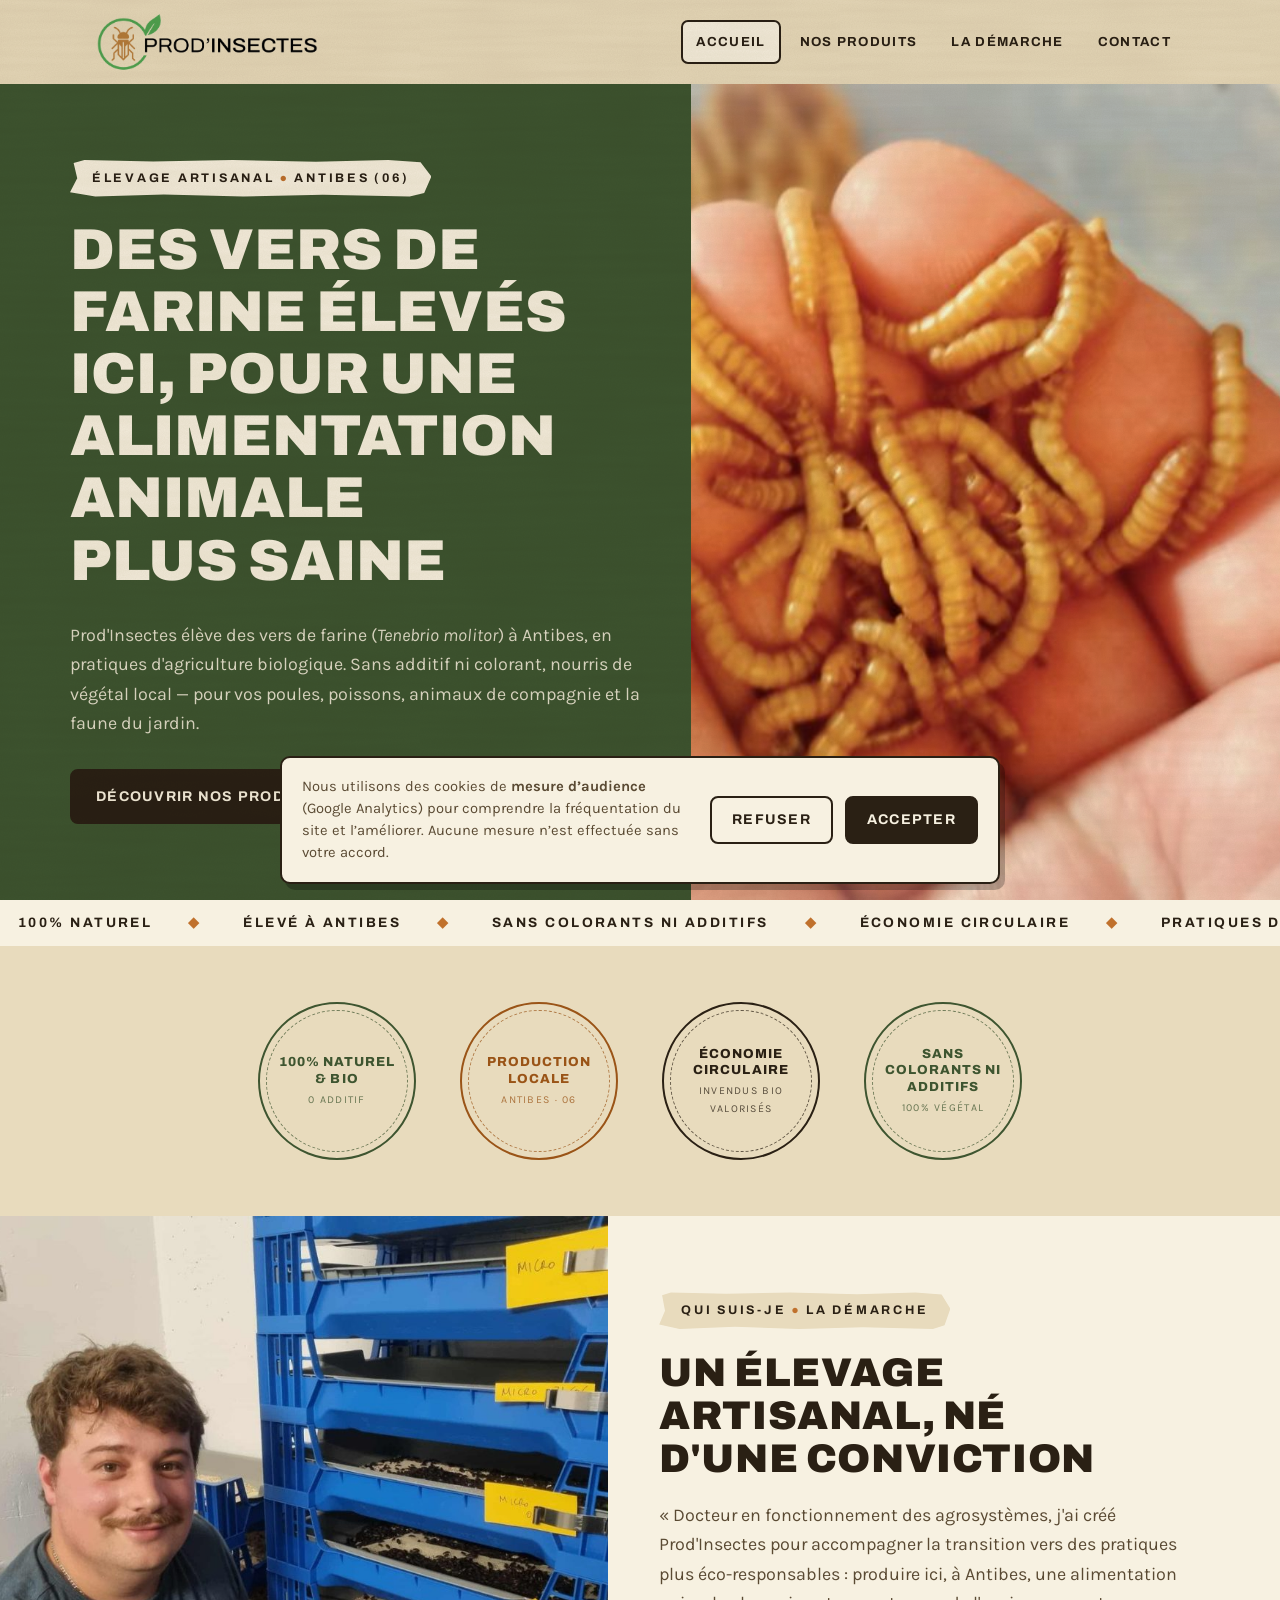
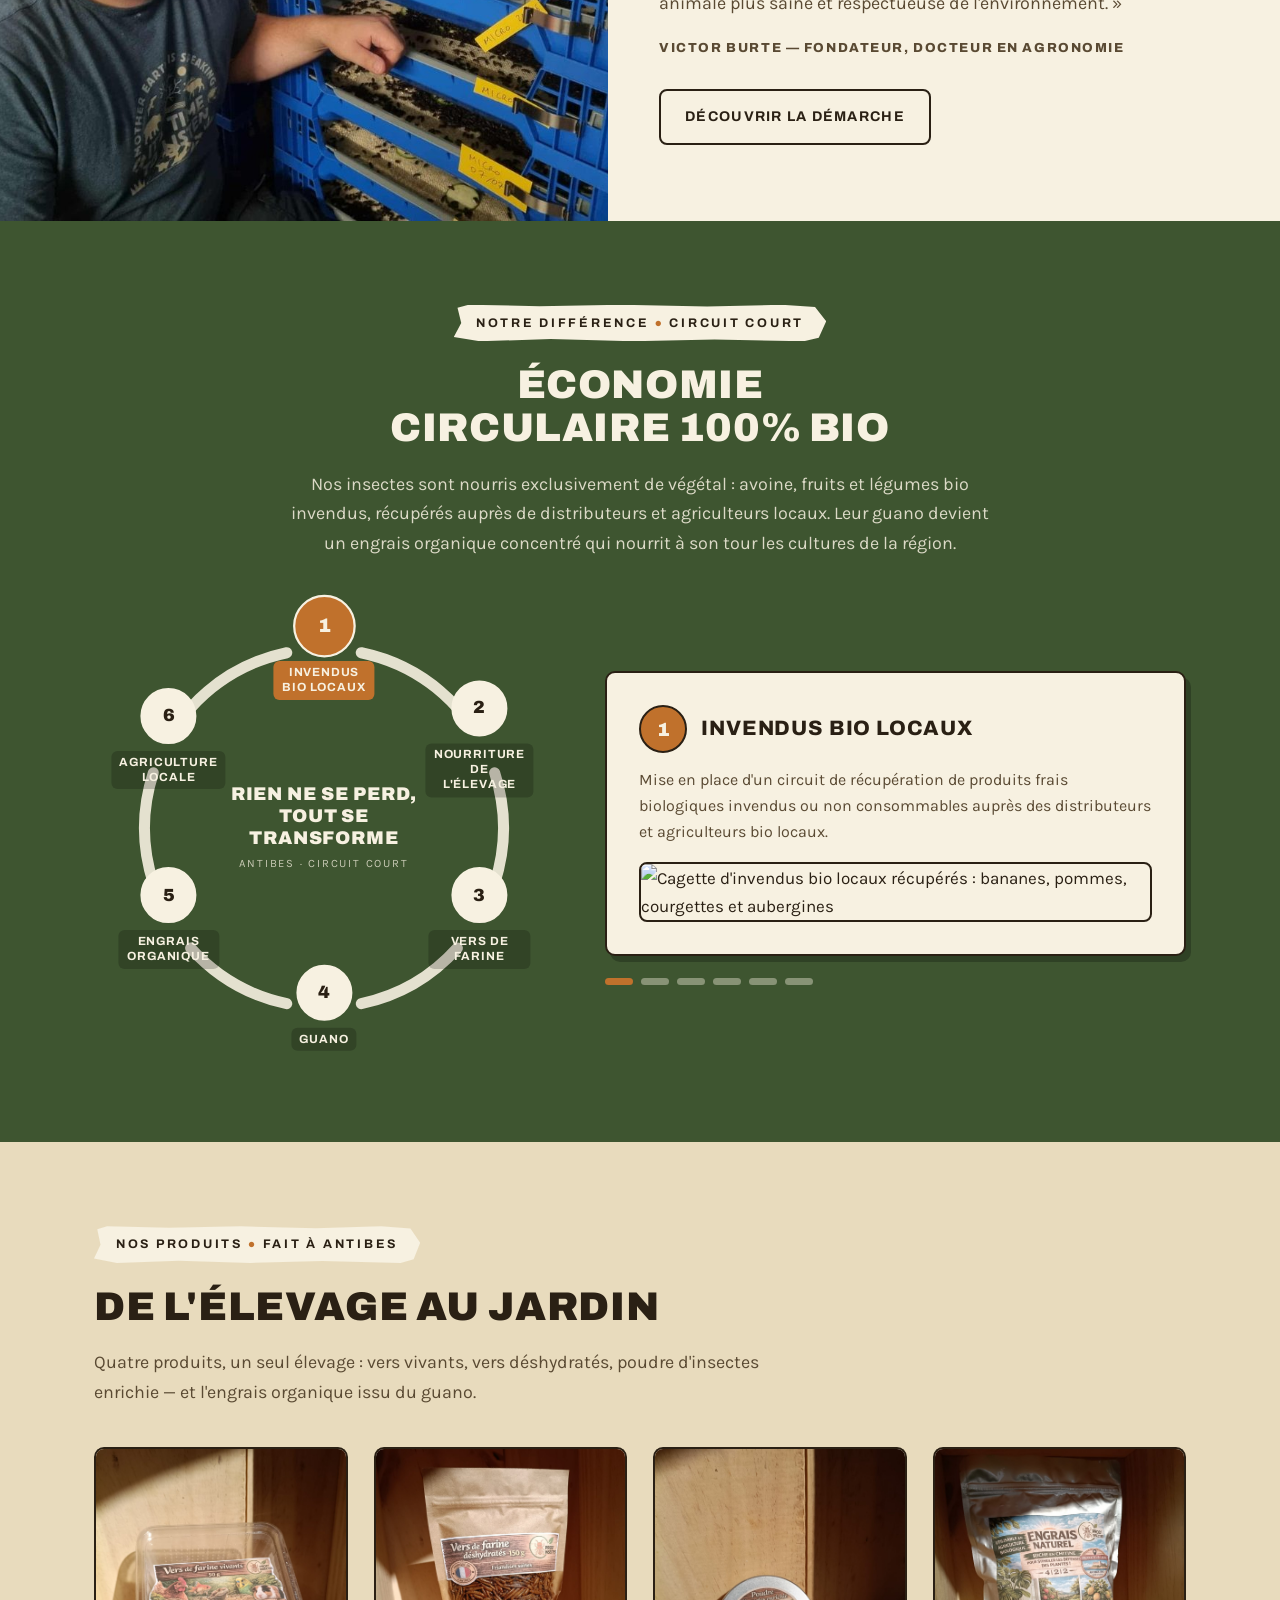
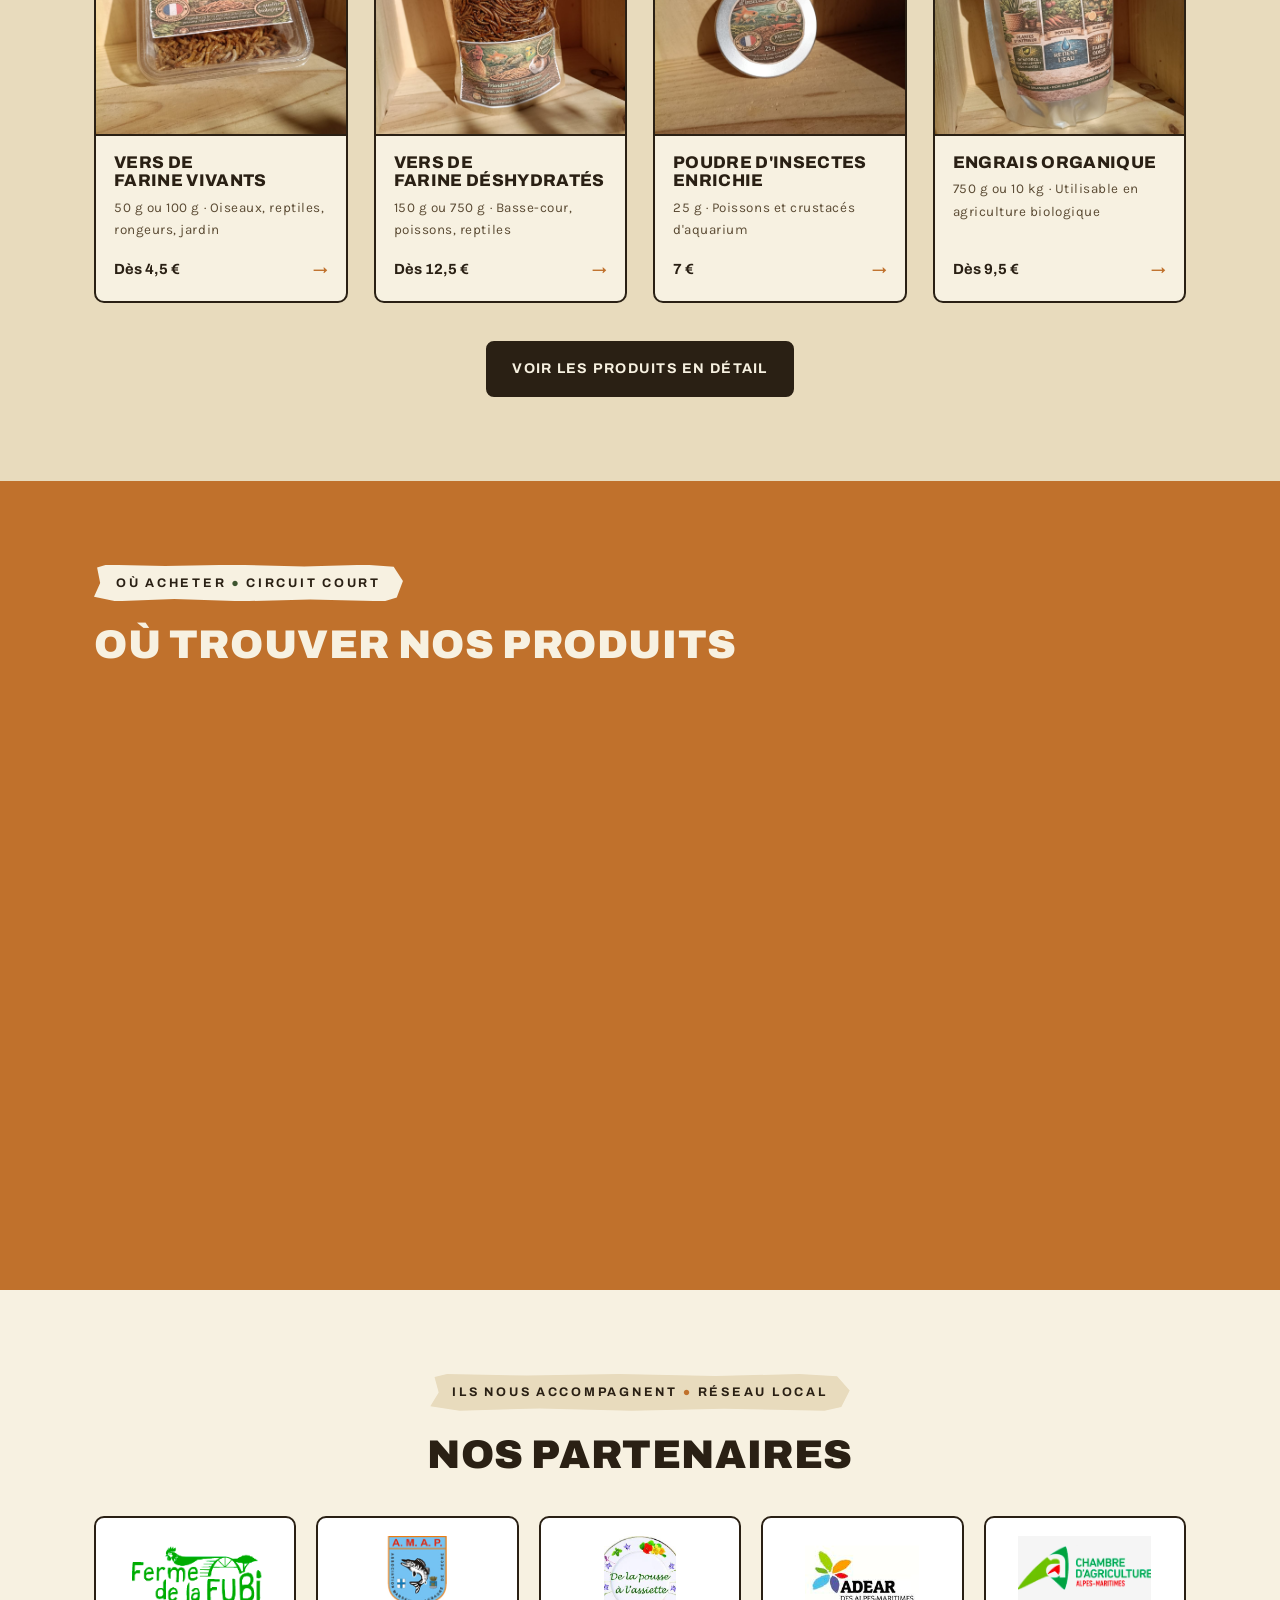
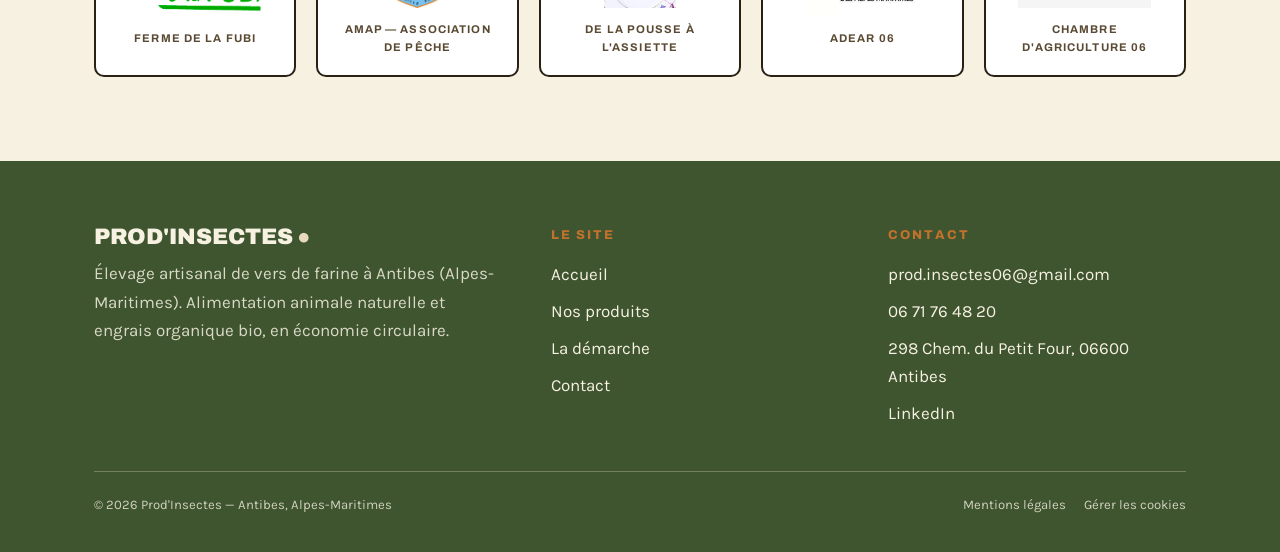
==== commit db0f7abe: "insecte man" ====
--- a/docs/index.html
+++ b/docs/index.html
@@ -47,7 +47,7 @@
 <link rel="preconnect" href="https://fonts.googleapis.com"></link>
 <link rel="preconnect" href="https://fonts.gstatic.com" crossorigin="anonymous"></link>
 <link href="https://fonts.googleapis.com/css2?family=Archivo:wght@500;700;900&amp;family=Bricolage+Grotesque:wght@500;700;800&amp;family=Karla:wght@400;500;700&amp;family=Source+Sans+3:wght@400;600&amp;family=Space+Grotesk:wght@500;700&amp;family=Work+Sans:wght@400;500;600&amp;display=swap" rel="stylesheet"></link>
-<link rel="stylesheet" href="site.css?v=20260629"></link>
+<link rel="stylesheet" href="site.css?v=20260701"></link>
 <link rel="icon" type="image/png" sizes="32x32" href="/assets/favicon_io/favicon-32x32.png"></link>
 <link rel="icon" type="image/png" sizes="16x16" href="/assets/favicon_io/favicon-16x16.png"></link>
 <link rel="icon" href="/assets/favicon_io/favicon.ico" sizes="any"></link>
@@ -76,7 +76,7 @@
       },
       "address": {
         "@type": "PostalAddress",
-        "streetAddress": "La Claire Fontonne, Bât A1, 298 Chemin du Petit Four",
+        "streetAddress": "298 Chemin du Petit Four",
         "postalCode": "06600",
         "addressLocality": "Antibes",
         "addressRegion": "Alpes-Maritimes",
@@ -89,7 +89,8 @@
       },
       "areaServed": "Alpes-Maritimes",
       "sameAs": [
-        "https://www.linkedin.com/company/prod-insectes"
+        "https://www.linkedin.com/company/prod-insectes",
+        "https://share.google/qZIQPl471s8ehRl1A"
       ]
     },
     {
@@ -272,6 +273,7 @@
         <article class="cp-slide is-active" data-step="0">
           <div class="cp-head"><span class="cp-num">1</span><h3>Invendus bio locaux</h3></div>
           <p>Mise en place d'un circuit de récupération de produits frais biologiques invendus ou non consommables auprès des distributeurs et agriculteurs bio locaux.</p>
+          <img class="cp-photo" src="assets/invendus-bio-locaux.jpg" alt="Cagette d'invendus bio locaux récupérés : bananes, pommes, courgettes et aubergines" loading="lazy">
         </article>
         <article class="cp-slide" data-step="1">
           <div class="cp-head"><span class="cp-num">2</span><h3>Nourriture de l'élevage</h3></div>
@@ -448,7 +450,8 @@
         <h4>Contact</h4>
         <ul>
           <li><a href="mailto:prod.insectes06@gmail.com">prod.insectes06@gmail.com</a></li>
-          <li>Antibes, Alpes-Maritimes</li>
+          <li><a href="tel:+33671764820">06 71 76 48 20</a></li>
+          <li>298 Chem. du Petit Four, 06600 Antibes</li>
           <li><a href="https://www.linkedin.com/company/prod-insectes" target="_blank" rel="noopener">LinkedIn</a></li>
         </ul>
       </div>
--- a/docs/site.css
+++ b/docs/site.css
@@ -600,6 +600,15 @@
 }
 .cp-slide p { margin: 14px 0 0; font-size: 1rem; line-height: 1.6; color: var(--ink-soft); }
 .cp-slide p + p { margin-top: 12px; }
+.cp-photo {
+  display: block;
+  width: 100%;
+  max-height: 240px;
+  object-fit: cover;
+  border: var(--border);
+  border-radius: 8px;
+  margin-top: 18px;
+}
 /* Pagination (points) — visible uniquement avec JS */
 .cp-progress { display: flex; gap: 8px; margin-top: 22px; }
 .cycle-panel:not(.is-enhanced) .cp-progress { display: none; }
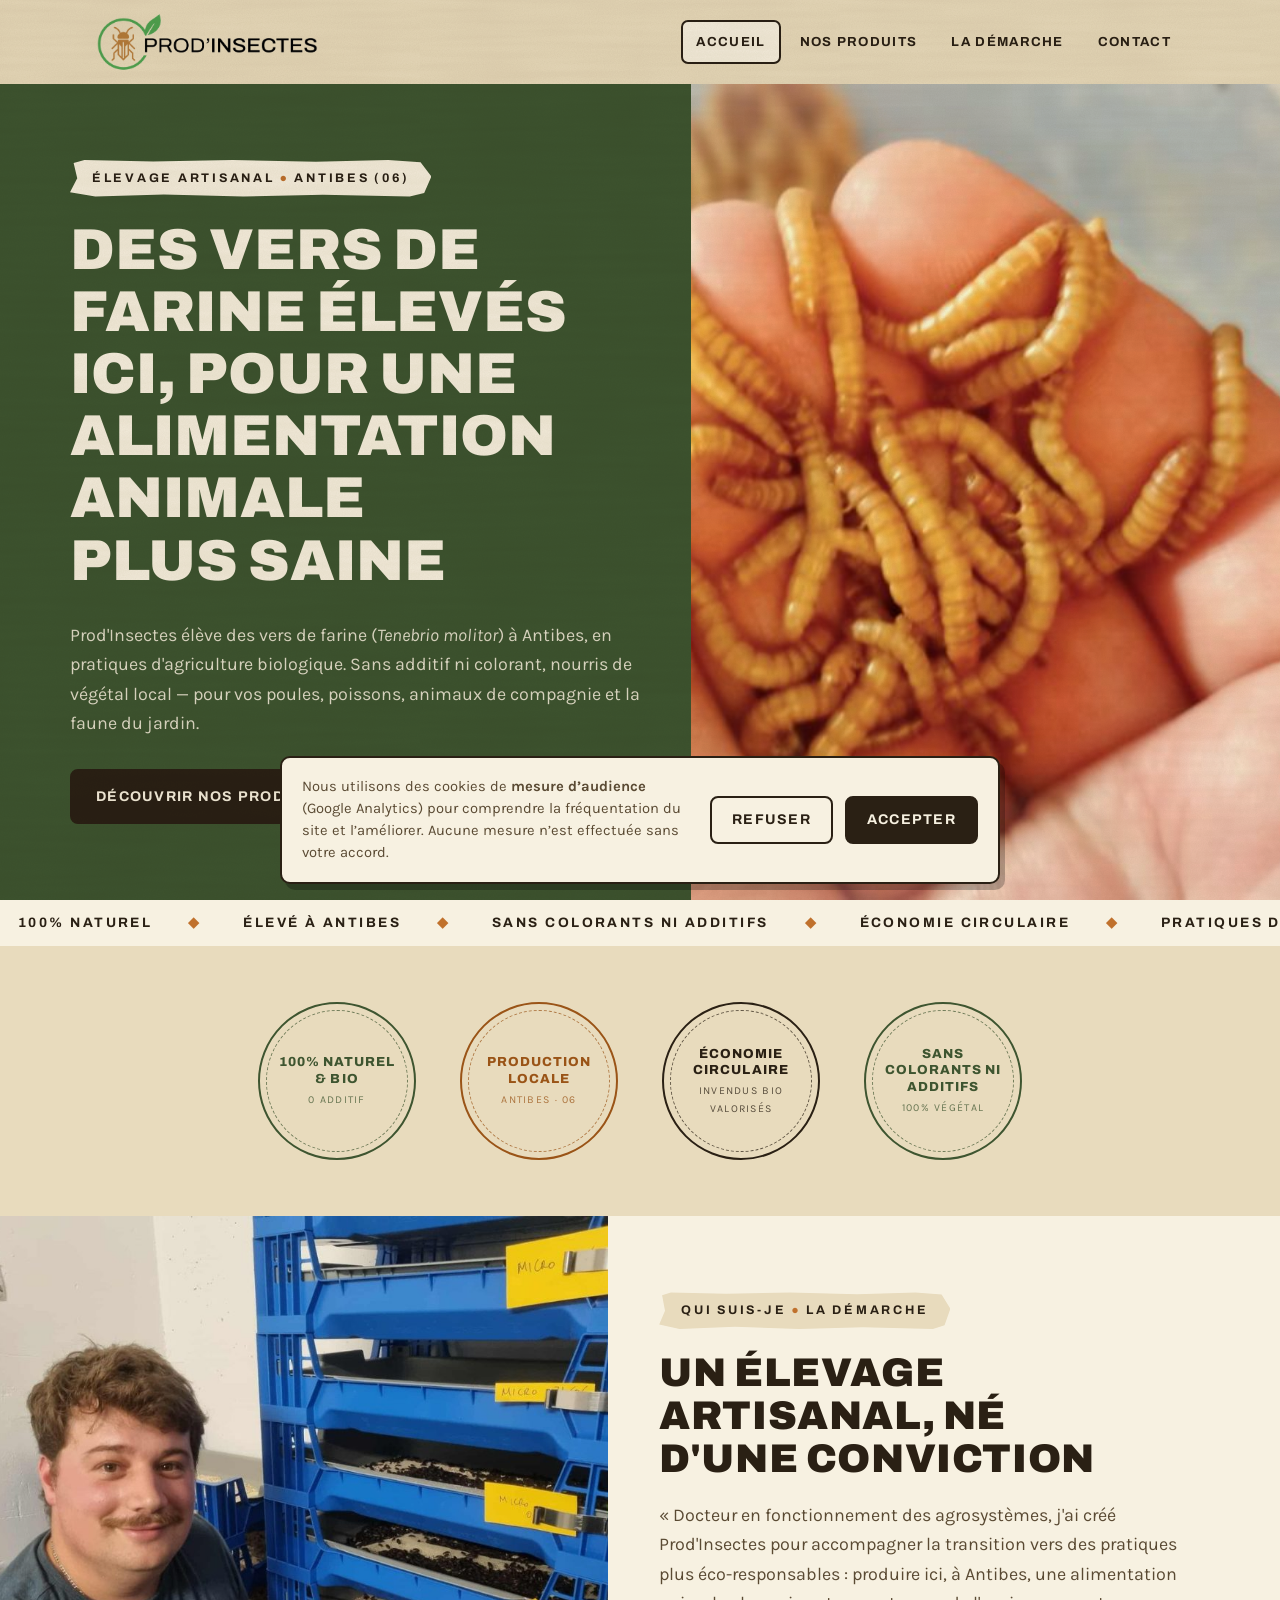
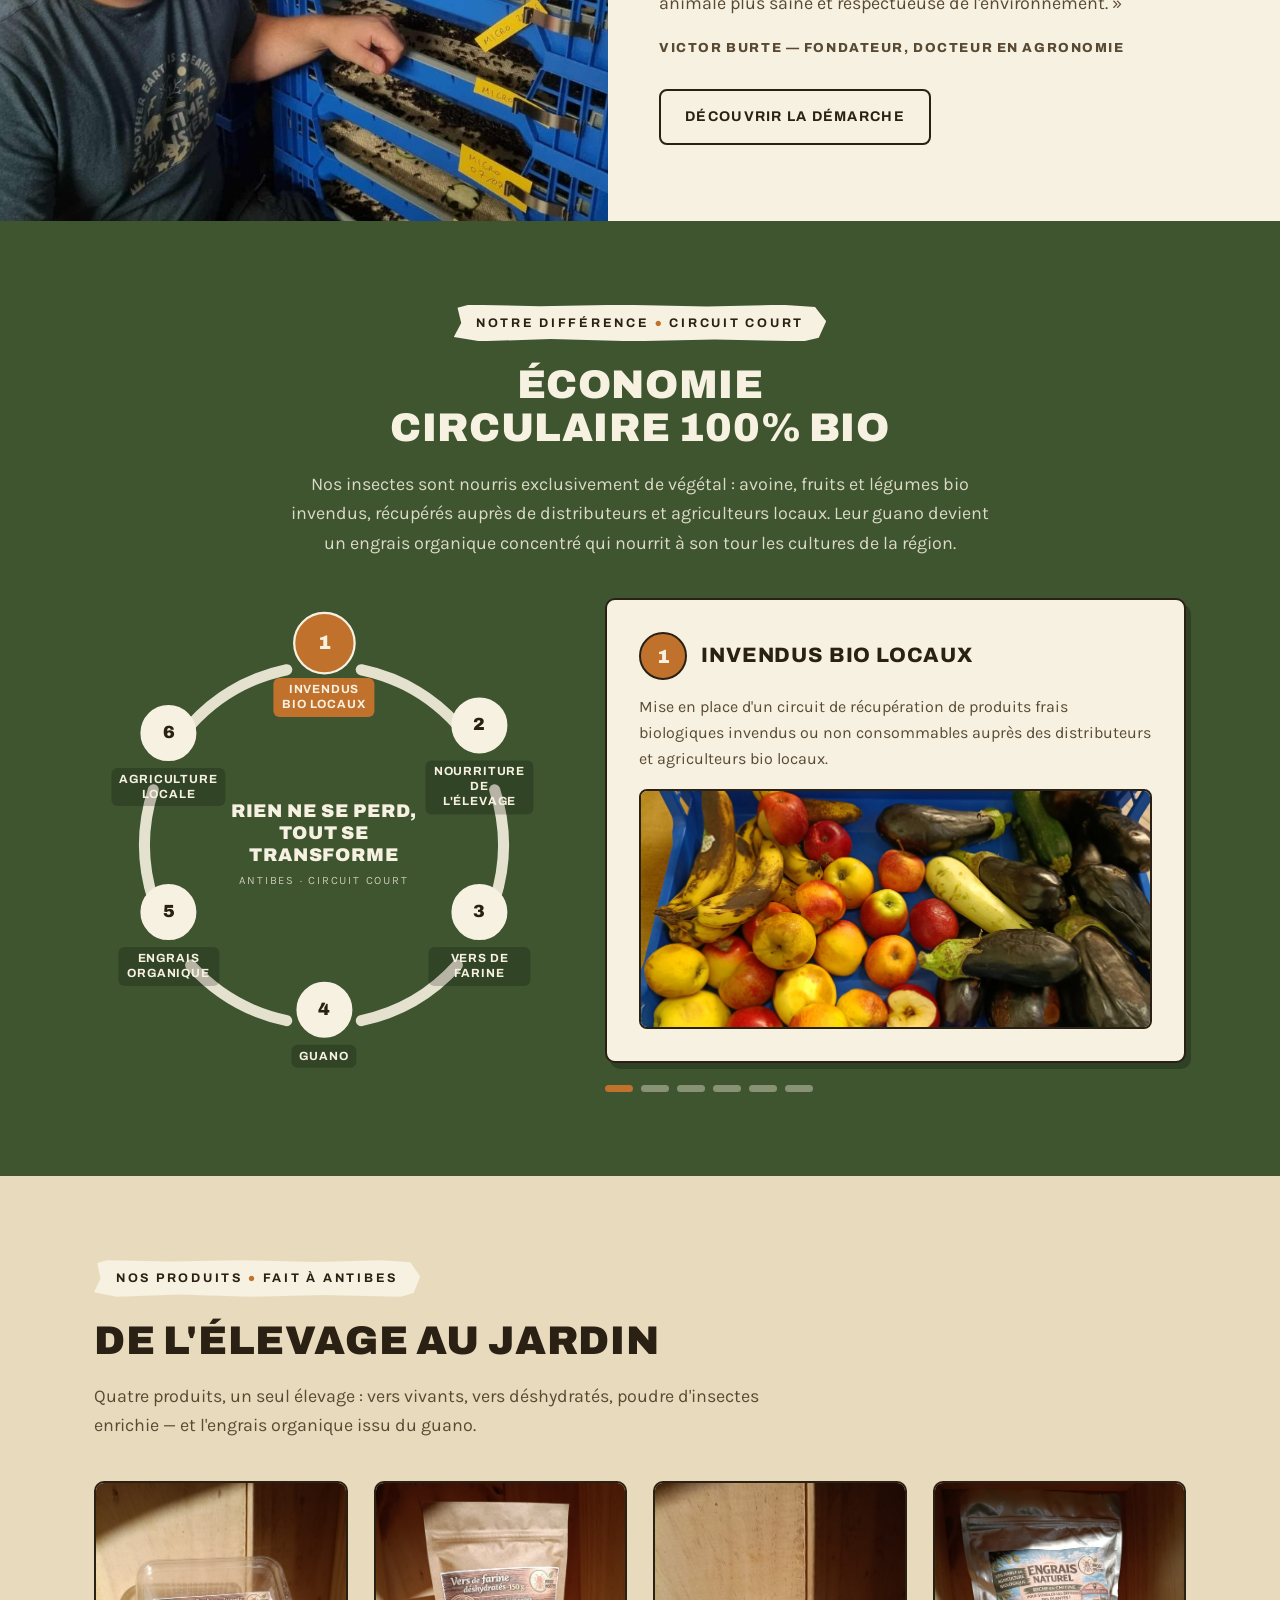
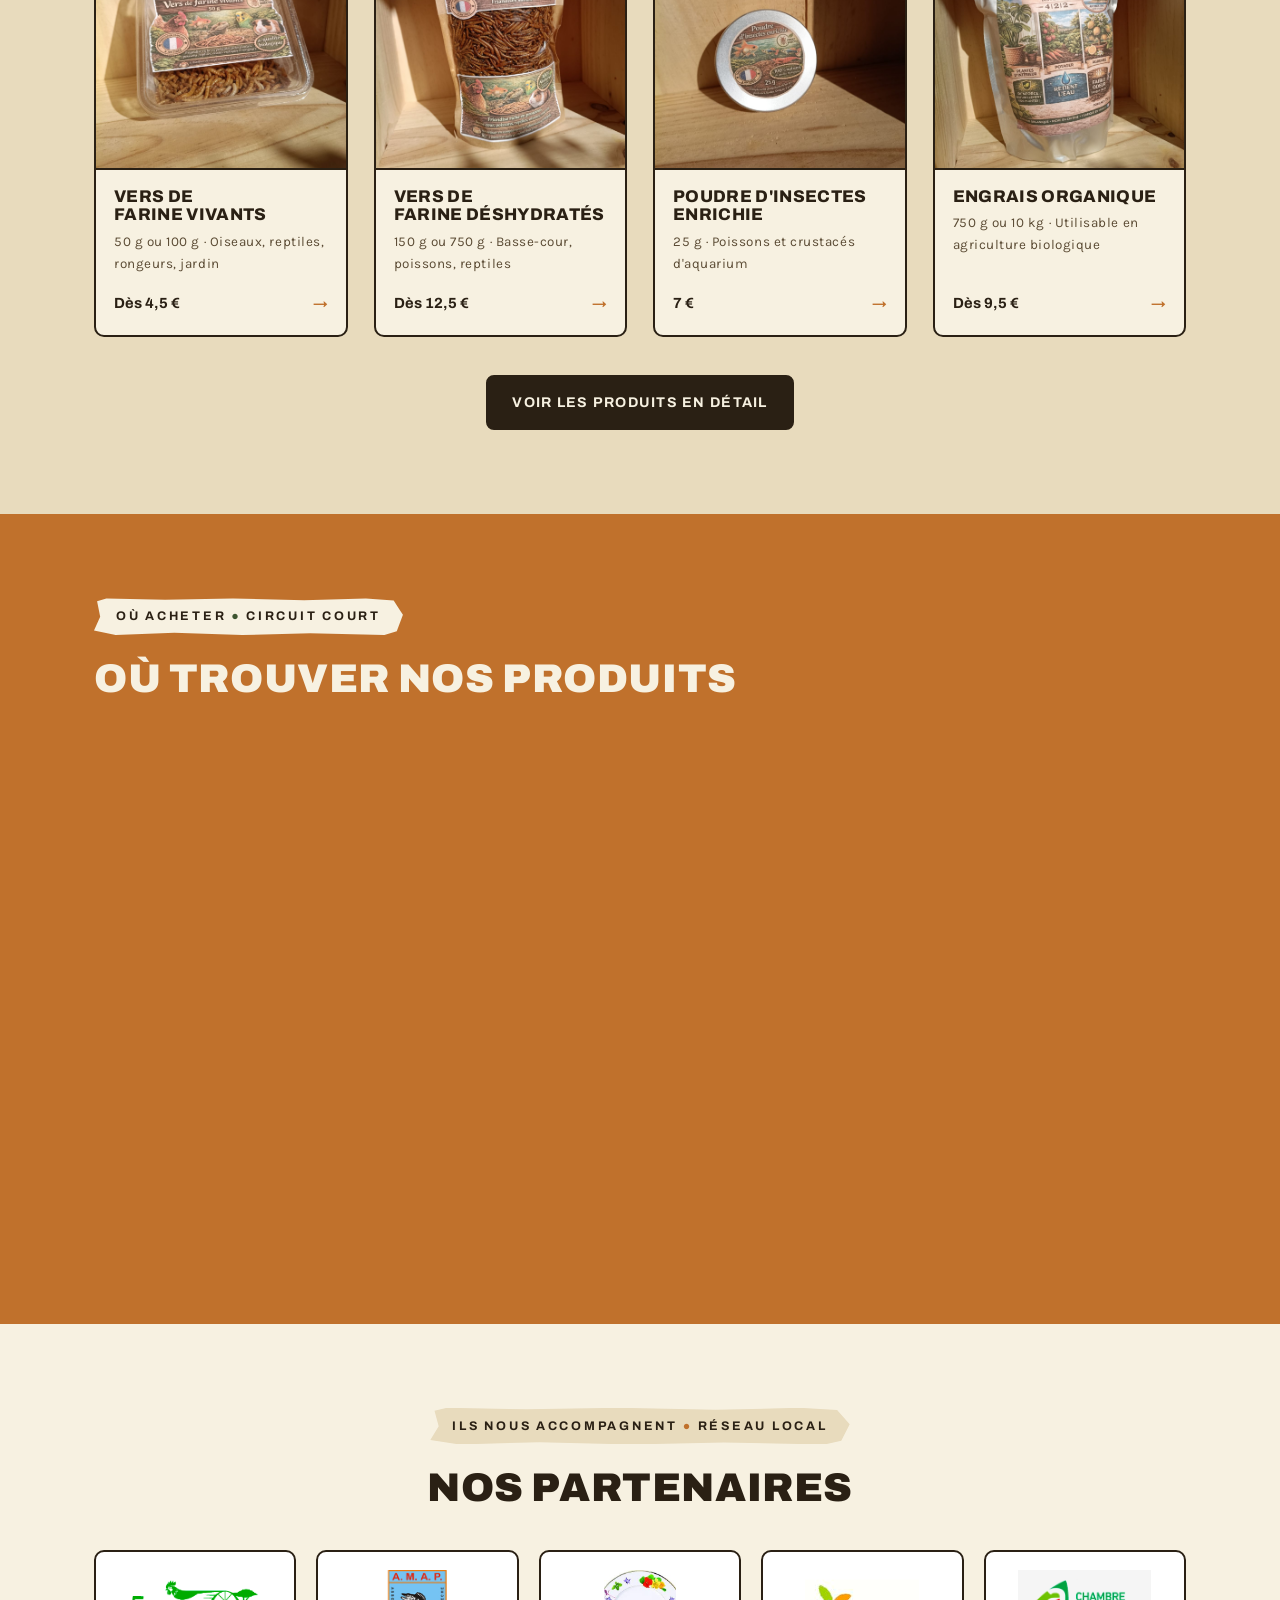
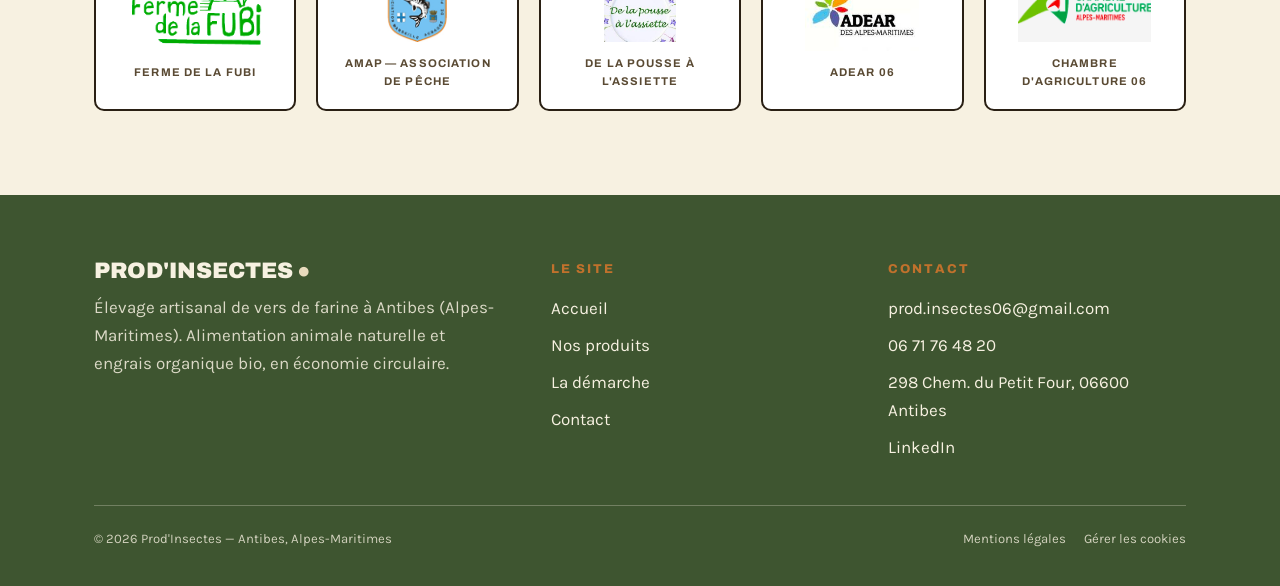
==== commit b1336b7d: "Merge remote-tracking branch 'origin/main' # Conflicts: #	docs/index.html" ====
--- a/docs/index.html
+++ b/docs/index.html
@@ -76,7 +76,7 @@
       },
       "address": {
         "@type": "PostalAddress",
-        "streetAddress": "298 Chemin du Petit Four",
+        "streetAddress": "La Claire Fontonne, Bât A1, 298 Chemin du Petit Four",
         "postalCode": "06600",
         "addressLocality": "Antibes",
         "addressRegion": "Alpes-Maritimes",
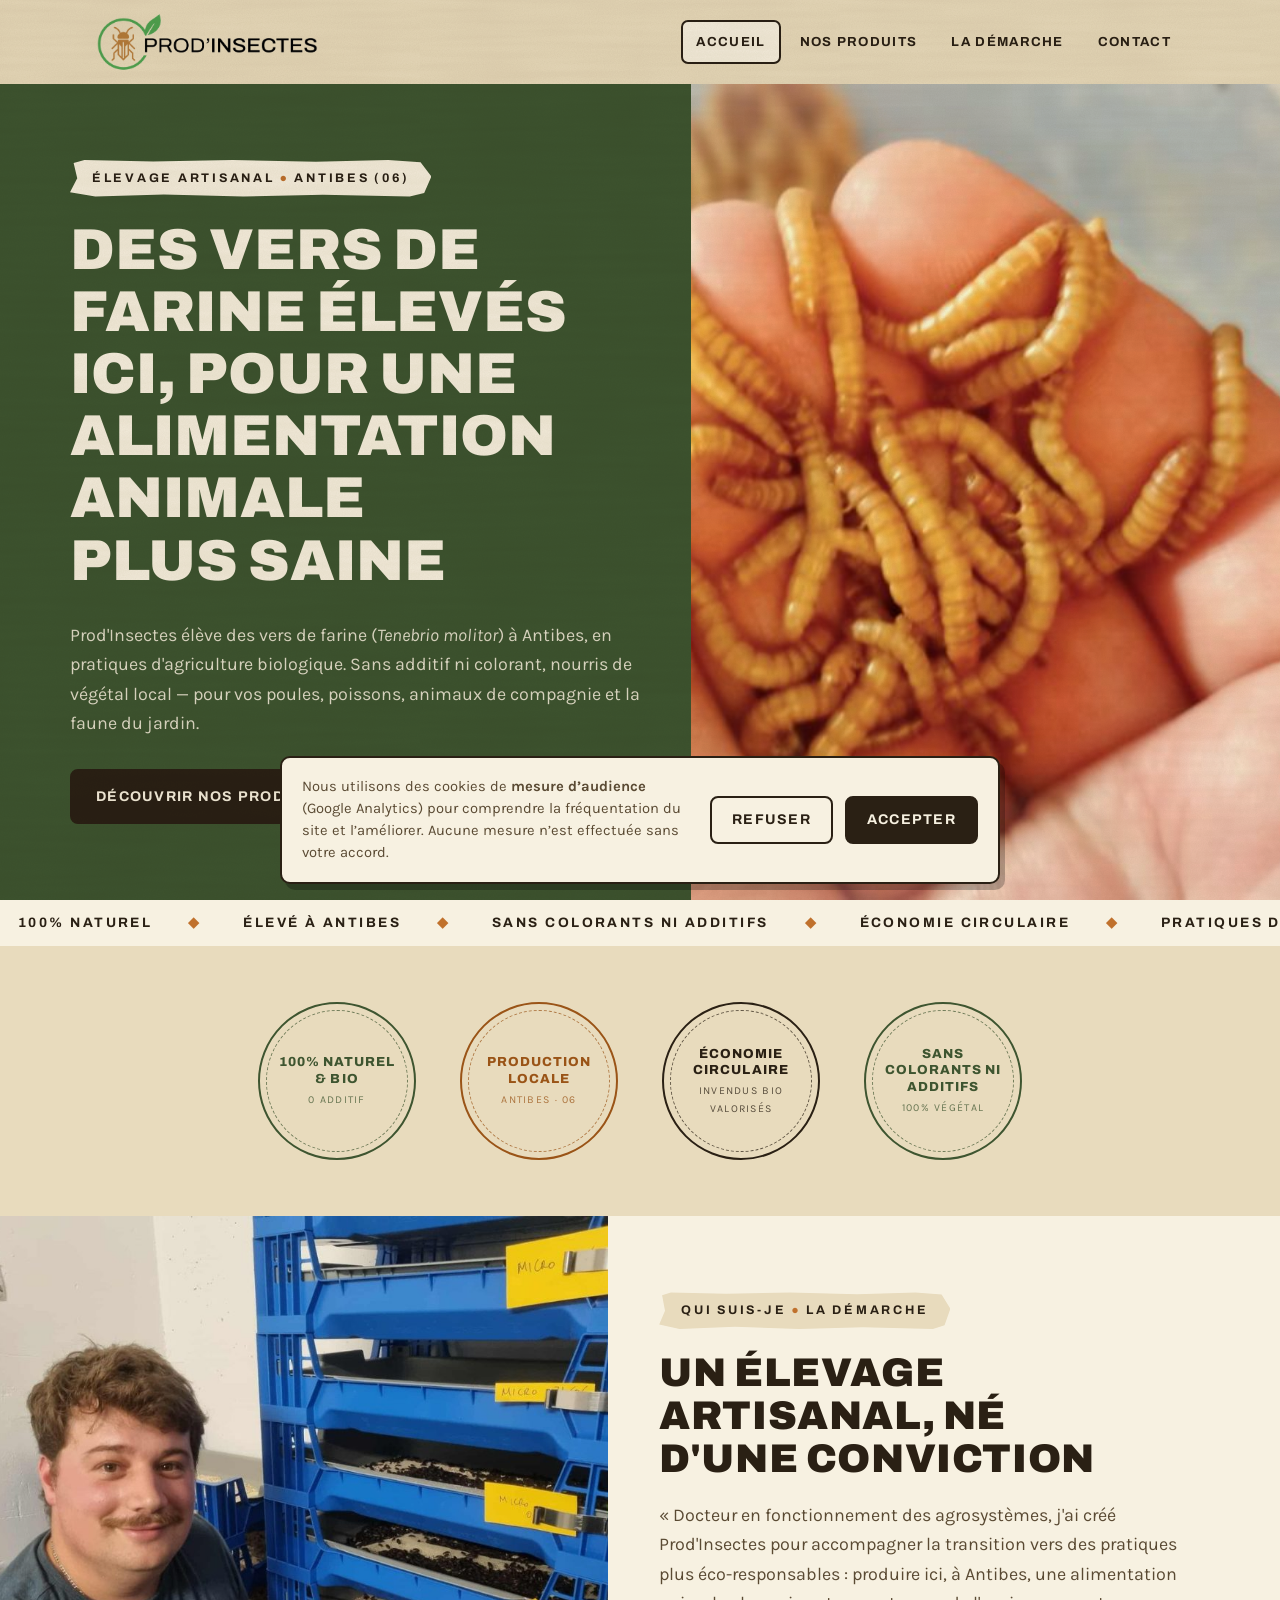
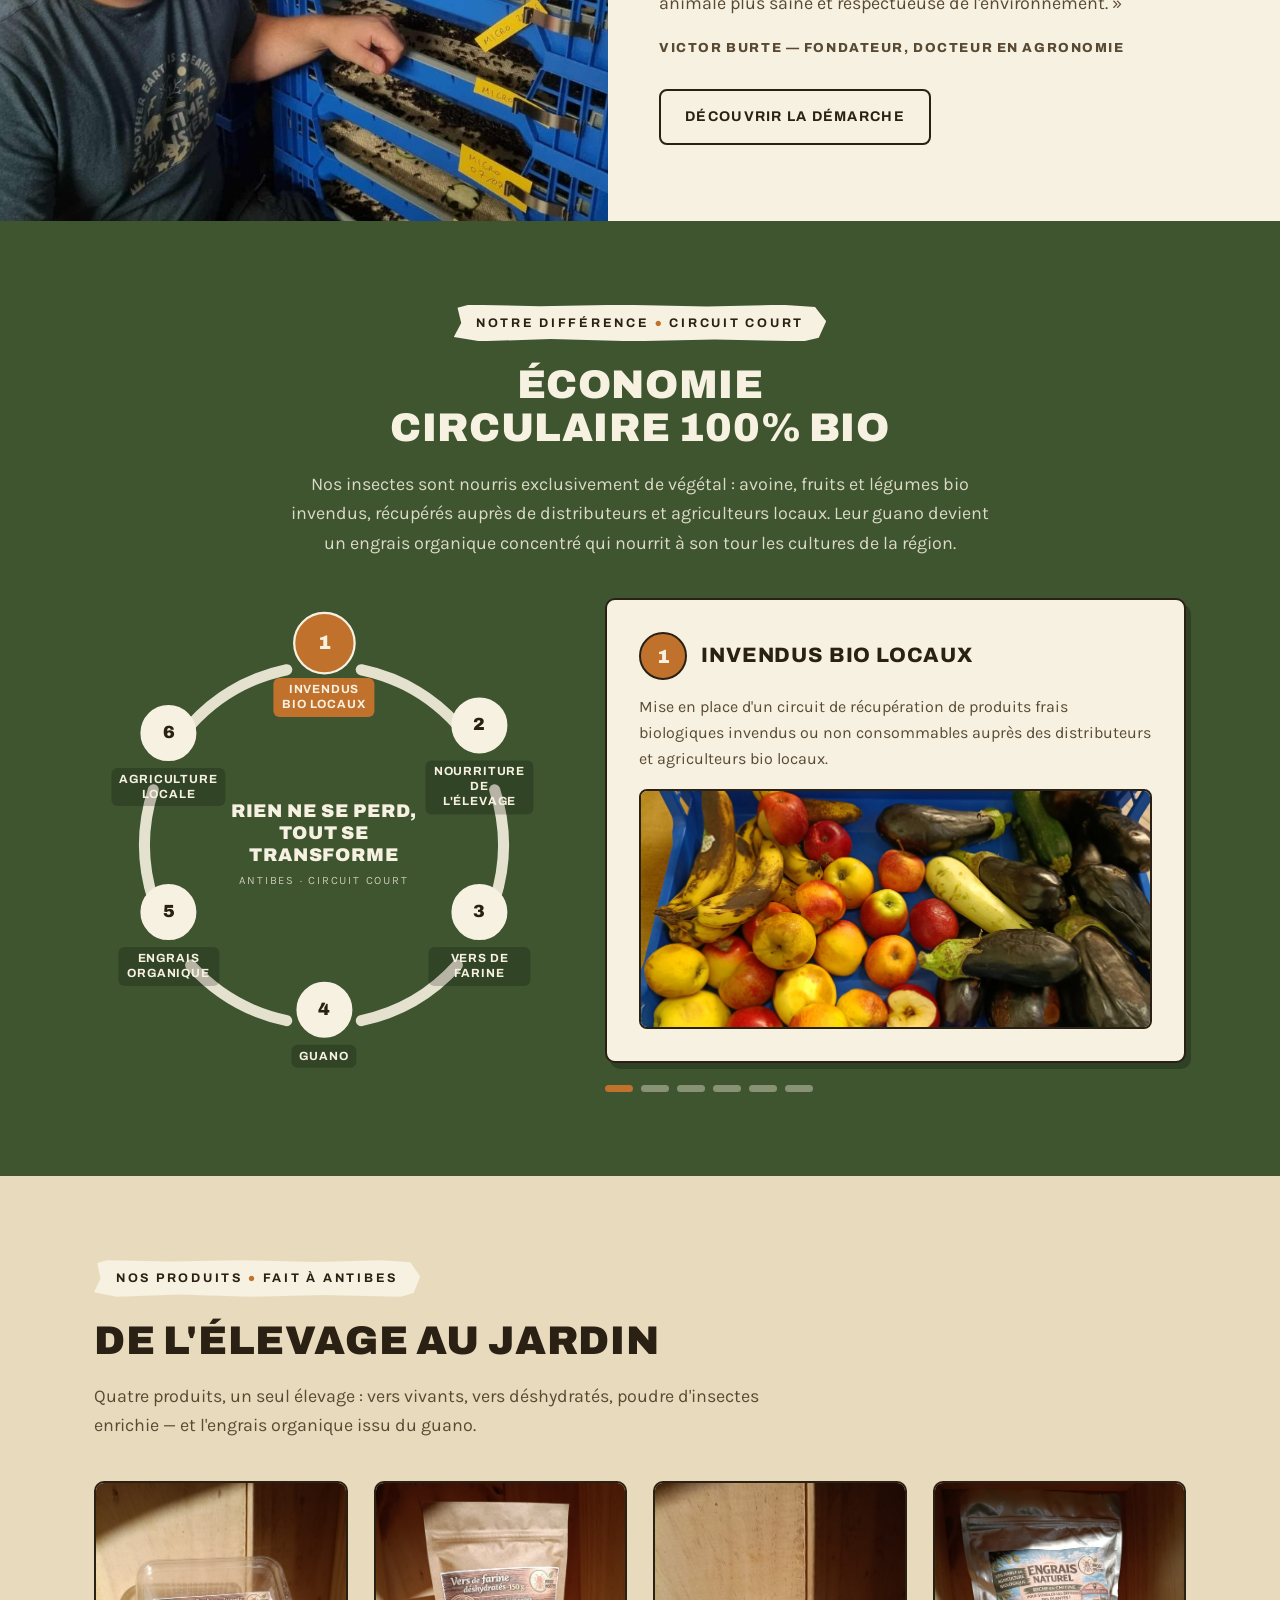
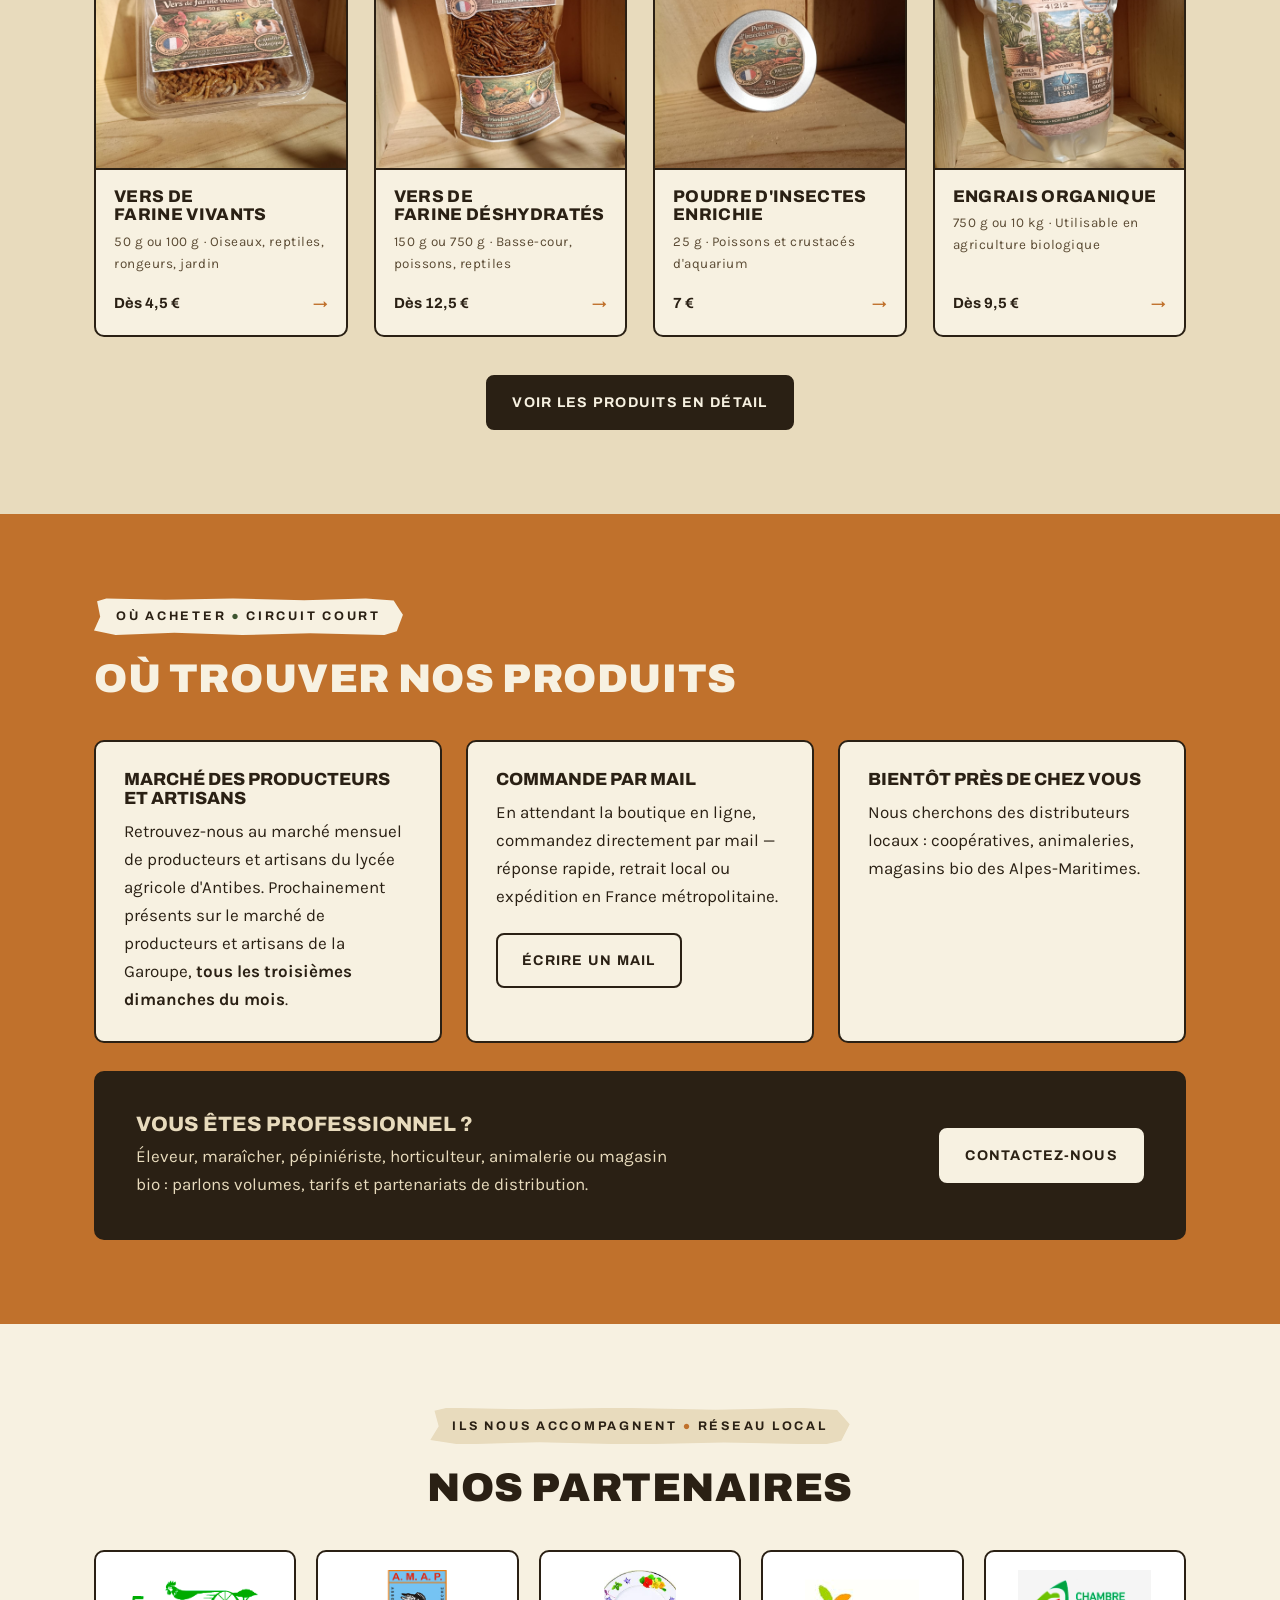
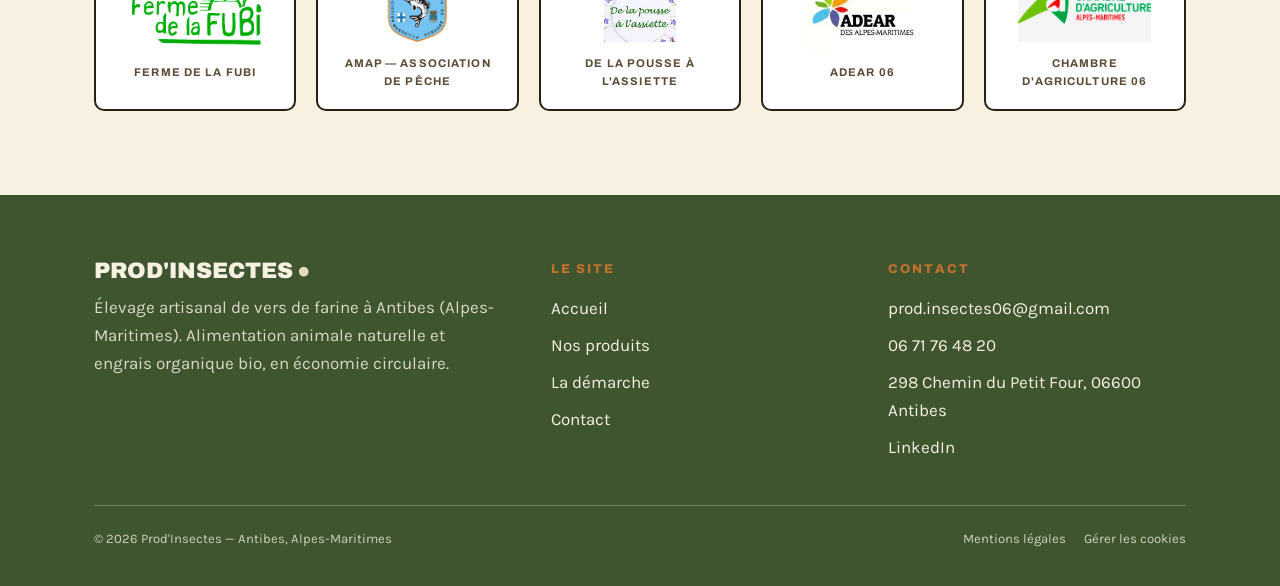
==== commit 58974528: "good" ====
--- a/docs/index.html
+++ b/docs/index.html
@@ -451,7 +451,7 @@
         <ul>
           <li><a href="mailto:prod.insectes06@gmail.com">prod.insectes06@gmail.com</a></li>
           <li><a href="tel:+33671764820">06 71 76 48 20</a></li>
-          <li>298 Chem. du Petit Four, 06600 Antibes</li>
+          <li>298 Chemin du Petit Four, 06600 Antibes</li>
           <li><a href="https://www.linkedin.com/company/prod-insectes" target="_blank" rel="noopener">LinkedIn</a></li>
         </ul>
       </div>
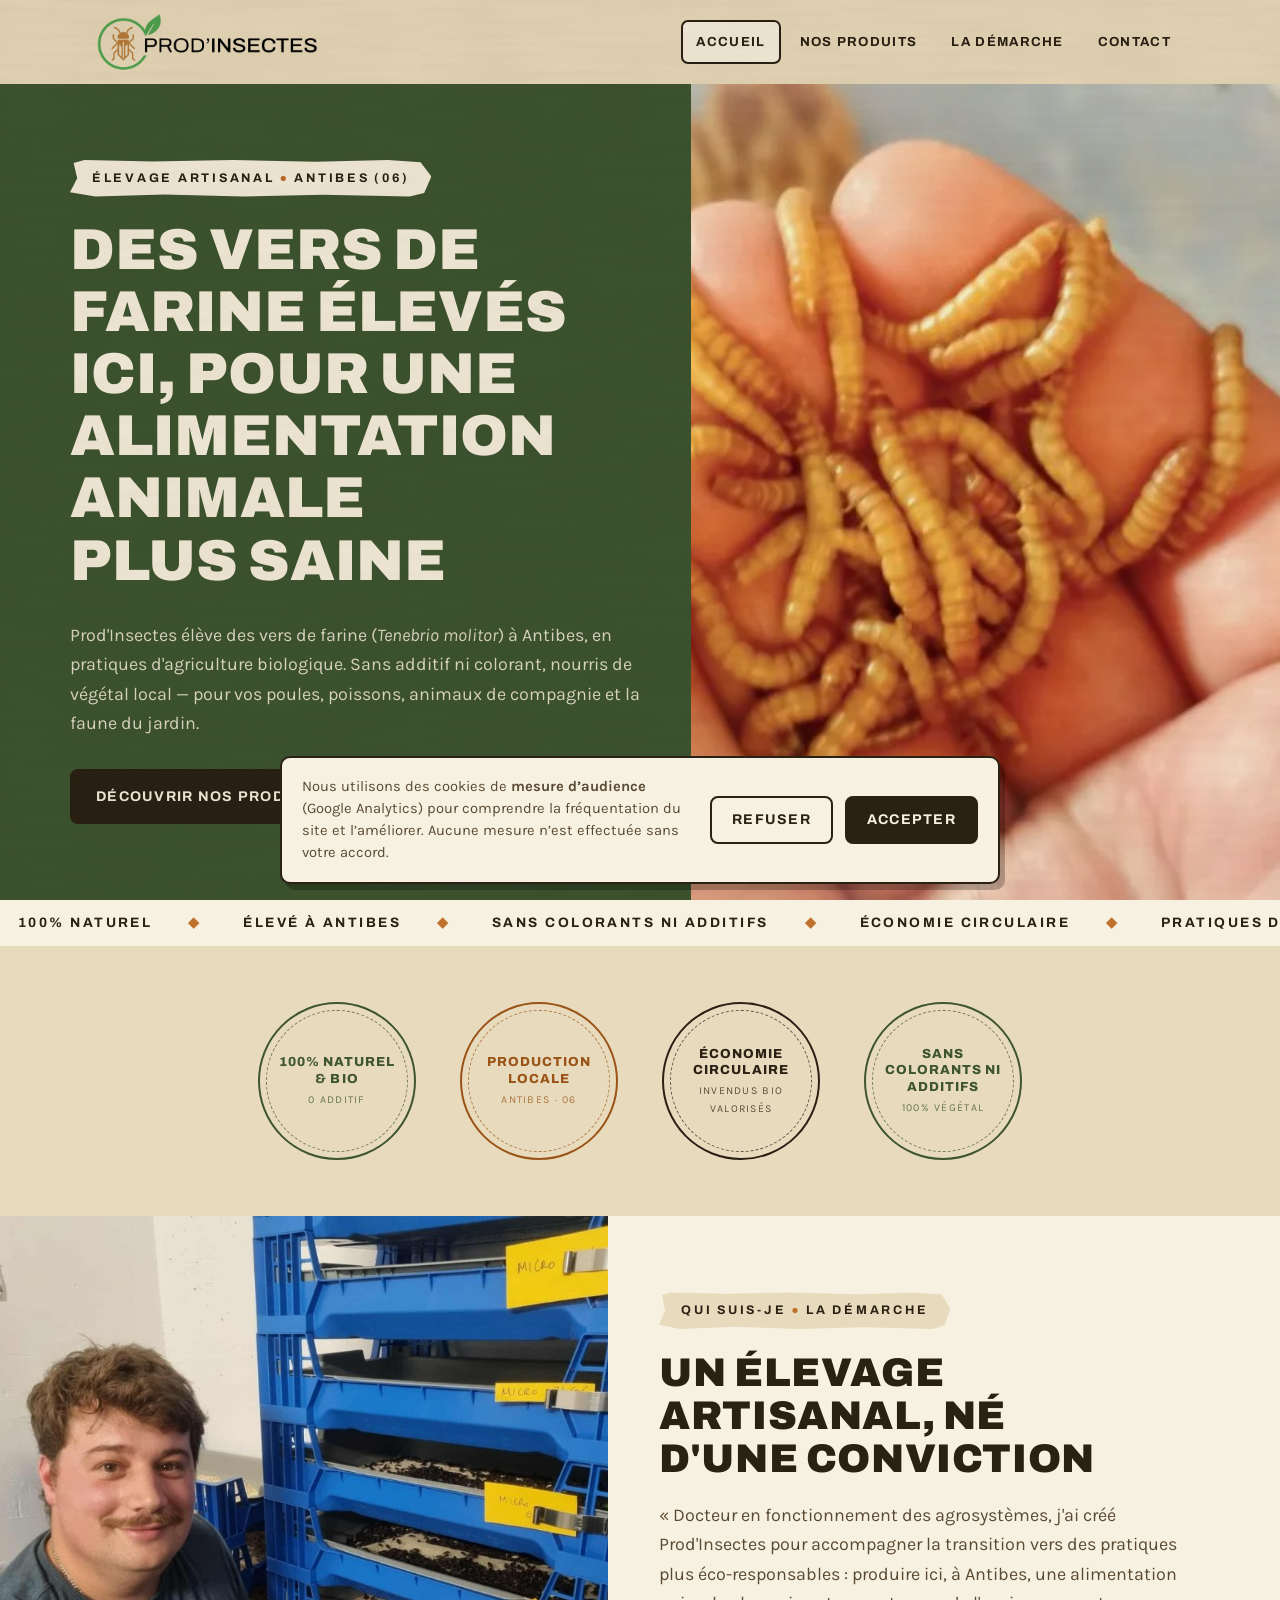
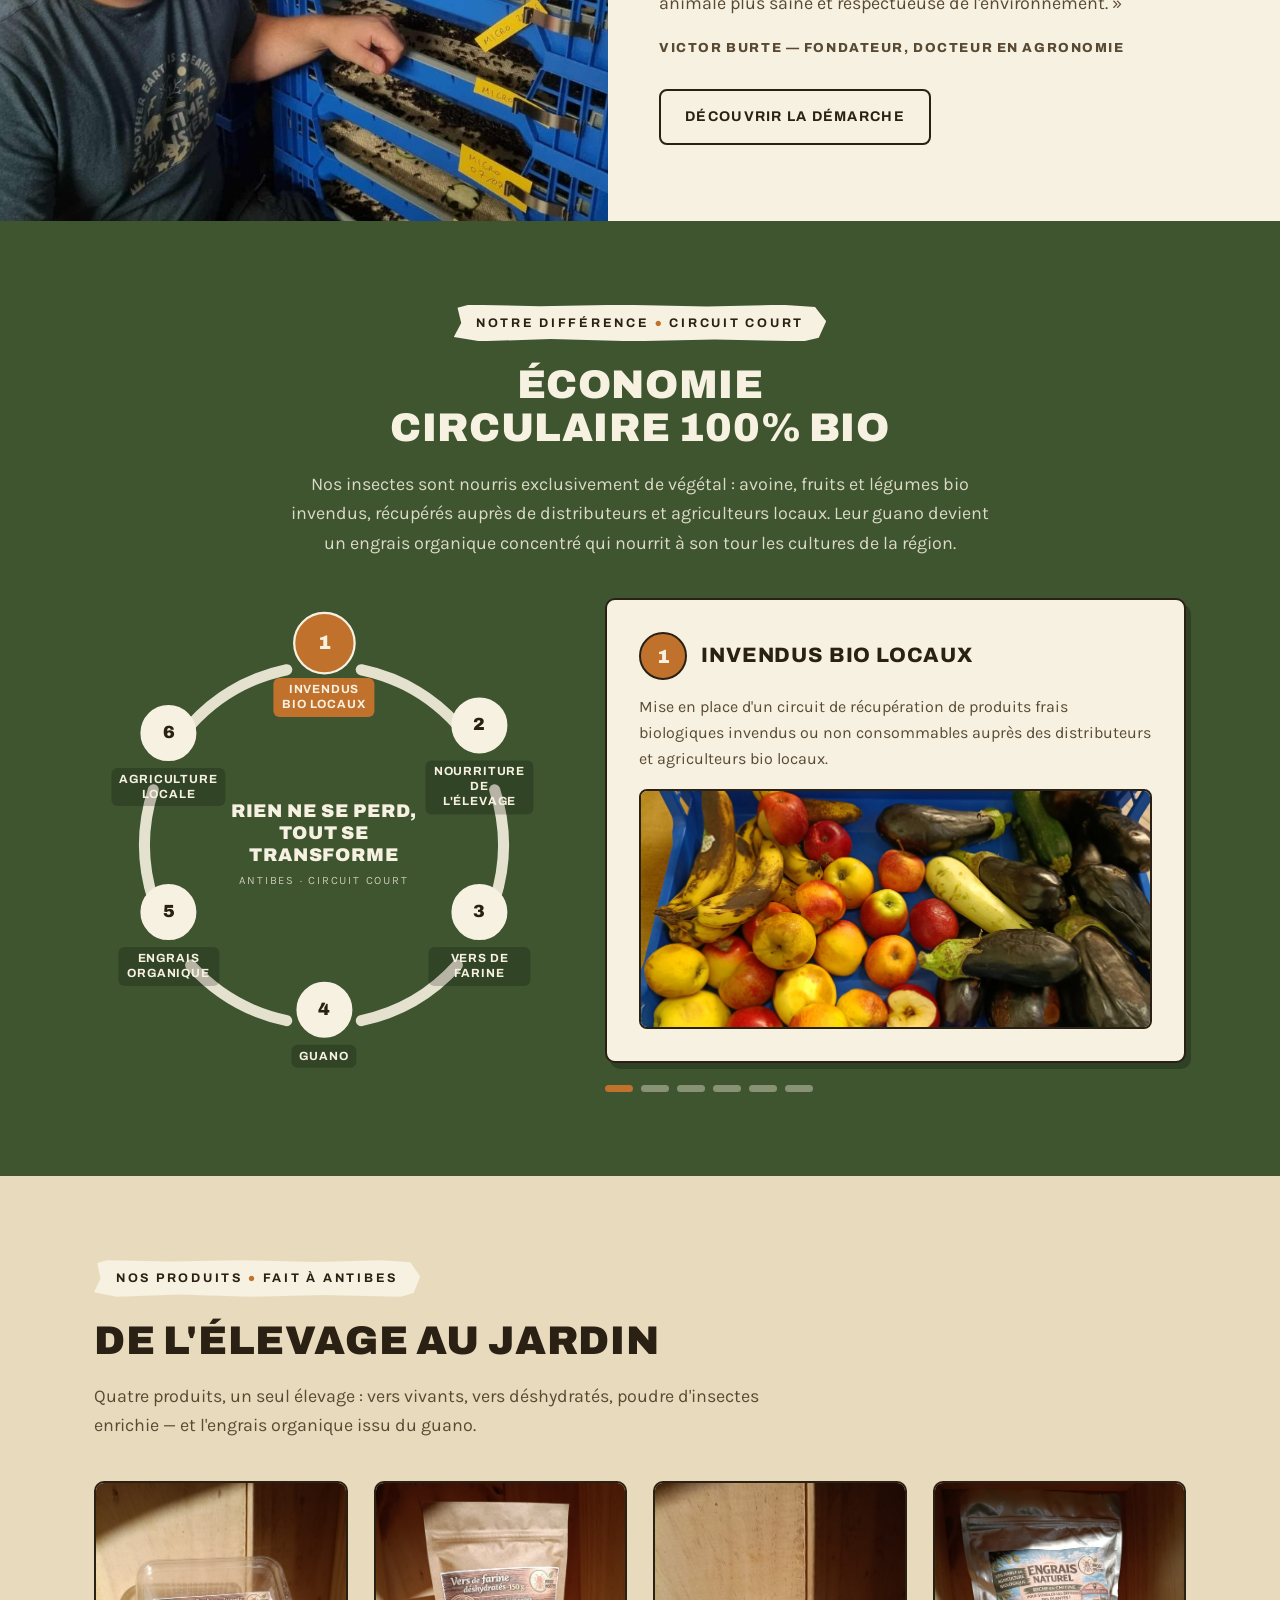
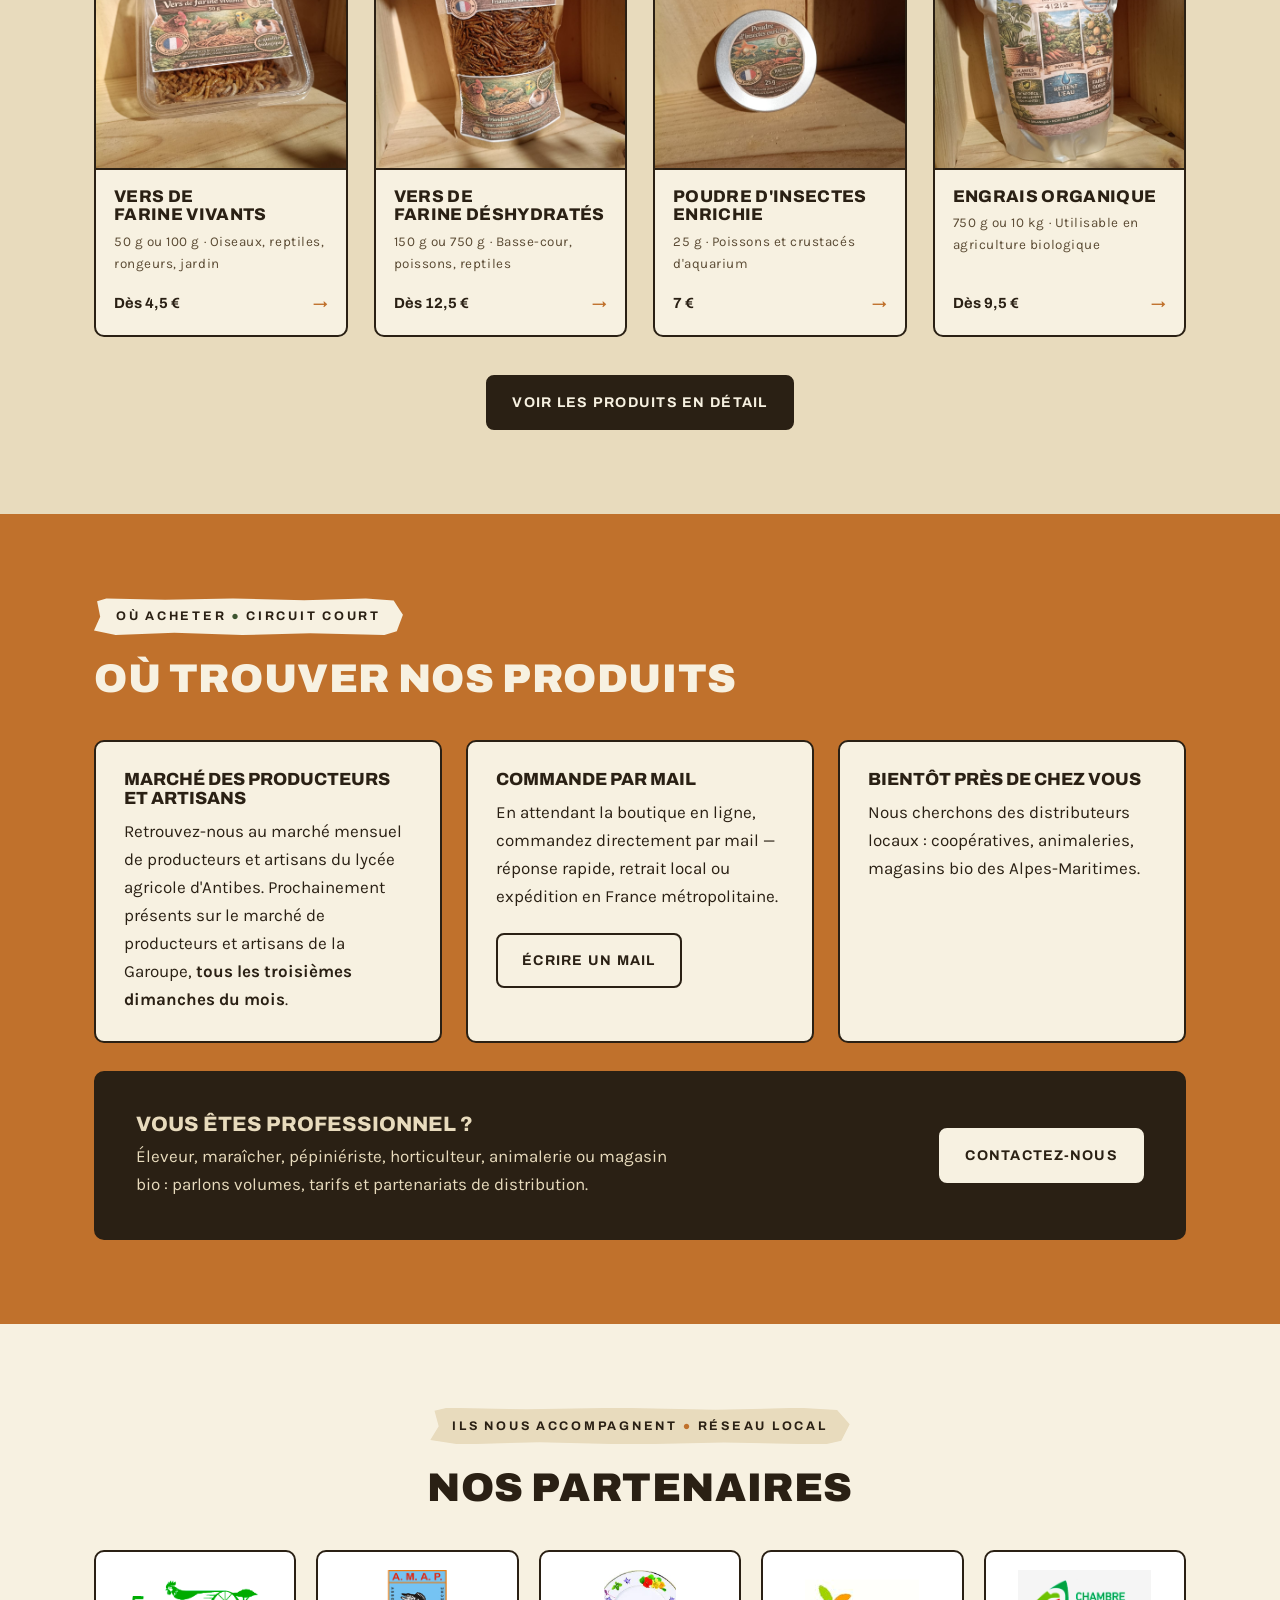
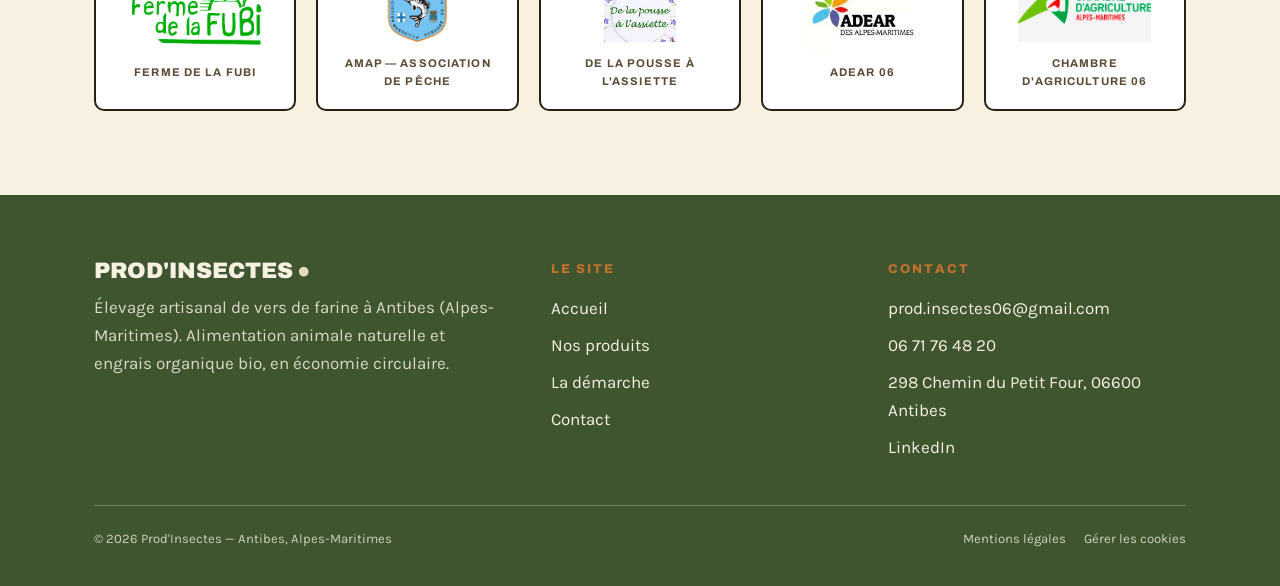
==== commit e4d55485: "Hero : les 6 diapositives invisibles quittent le chemin critique Le diaporama d'accueil chargeait se" ====
--- a/docs/index.html
+++ b/docs/index.html
@@ -140,13 +140,13 @@
       </div>
     </div>
     <div class="hero-slides">
-      <img class="active" src="assets/slide-vers.jpg" alt="Vers de farine vivants dans la main, élevage Prod'Insectes">
-      <img src="assets/slide-poules-1.jpg" alt="Poules picorant des vers de farine déshydratés Prod'Insectes">
-      <img src="assets/slide-reptile-1.jpg" alt="Dragon barbu nourri à la pince avec un ver de farine">
-      <img src="assets/slide-poules-2.jpg" alt="Distribution de vers de farine déshydratés aux poules">
-      <img src="assets/slide-oiseau-bleu.jpg" alt="Merlebleu perché sur une mangeoire remplie de vers de farine déshydratés">
-      <img src="assets/slide-gecko.jpg" alt="Gecko léopard dégustant un ver de farine">
-      <img src="assets/slide-grive.jpg" alt="Grive sauvage sur une mangeoire garnie de vers de farine">
+      <img class="active" src="assets/slide-vers.webp" fetchpriority="high" alt="Vers de farine vivants dans la main, élevage Prod'Insectes">
+      <img data-src="assets/slide-poules-1.webp" alt="Poules picorant des vers de farine déshydratés Prod'Insectes">
+      <img data-src="assets/slide-reptile-1.webp" alt="Dragon barbu nourri à la pince avec un ver de farine">
+      <img data-src="assets/slide-poules-2.webp" alt="Distribution de vers de farine déshydratés aux poules">
+      <img data-src="assets/slide-oiseau-bleu.webp" alt="Merlebleu perché sur une mangeoire remplie de vers de farine déshydratés">
+      <img data-src="assets/slide-gecko.webp" alt="Gecko léopard dégustant un ver de farine">
+      <img data-src="assets/slide-grive.webp" alt="Grive sauvage sur une mangeoire garnie de vers de farine">
     </div>
   </section>
 
@@ -278,6 +278,7 @@
         <article class="cp-slide" data-step="1">
           <div class="cp-head"><span class="cp-num">2</span><h3>Nourriture de l'élevage</h3></div>
           <p>Les vers sont nourris avec des denrées biologiques non transformées (céréales, fruits, légumes et champignons).</p>
+          <img class="cp-photo" src="assets/nourriture-elevage.jpg" alt="Bacs d'élevage de vers de farine sur flocons d'avoine, nourris de morceaux de poivron, courgette et fruits" loading="lazy">
         </article>
         <article class="cp-slide" data-step="2">
           <div class="cp-head"><span class="cp-num">3</span><h3>Vers de farine</h3></div>
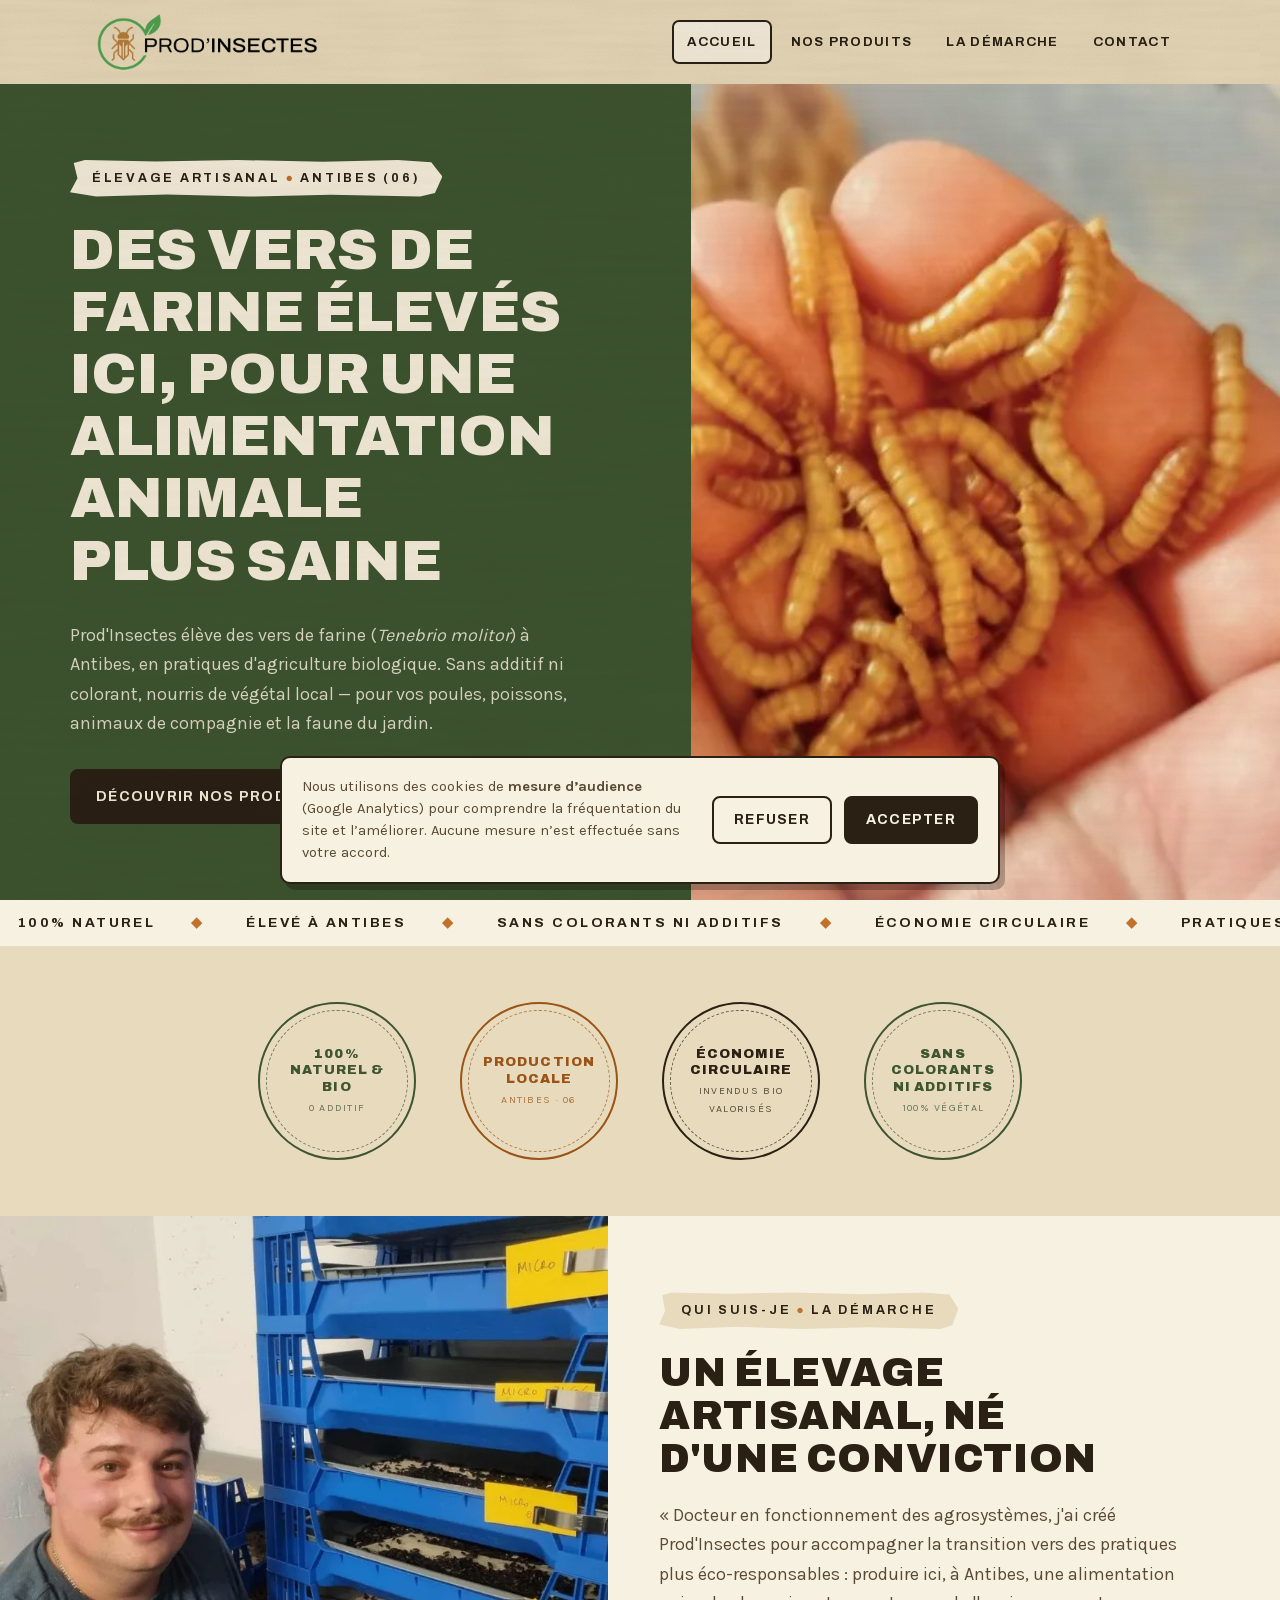
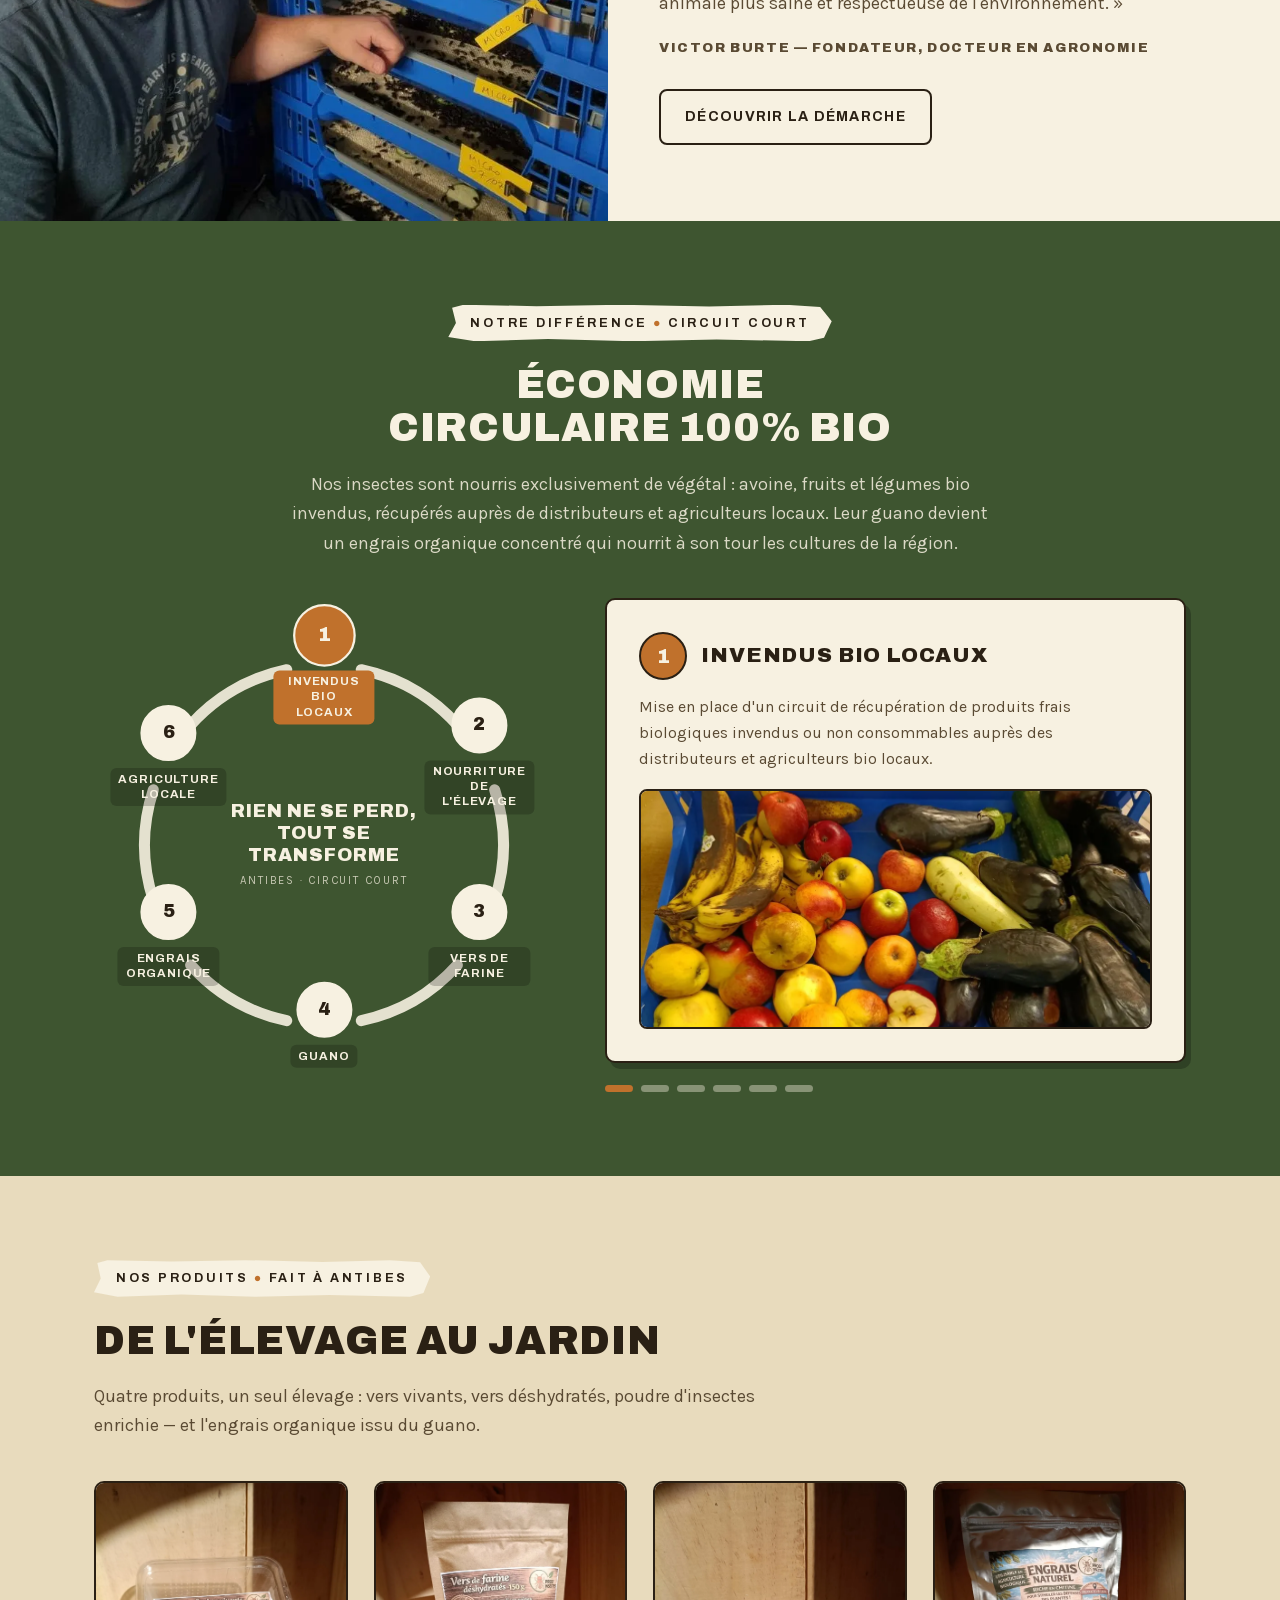
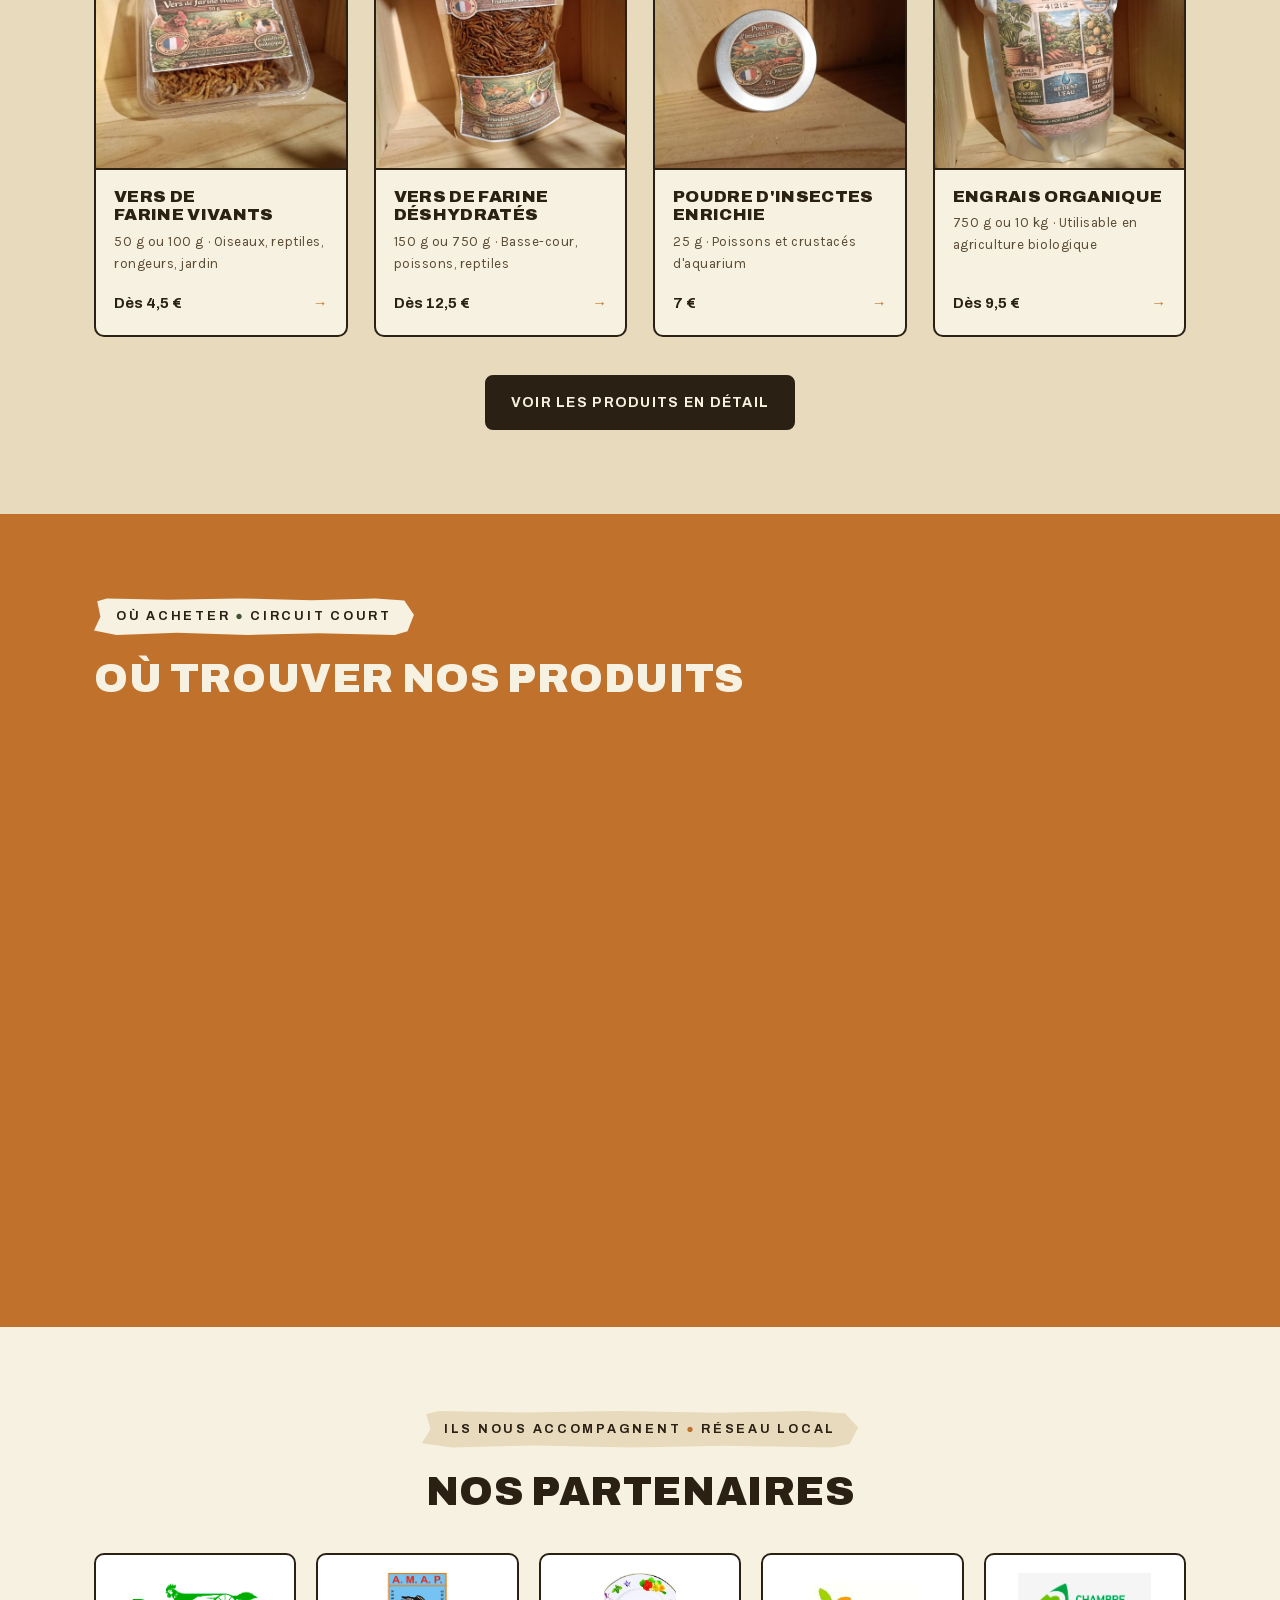
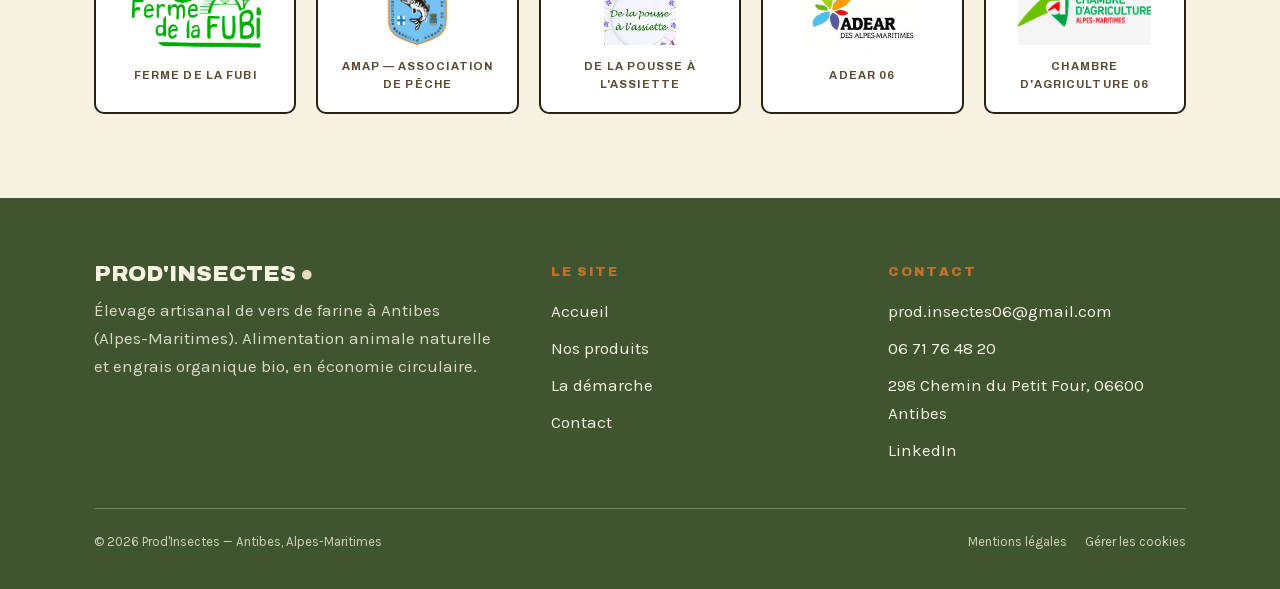
==== commit e466861a: "Performance : diapositives différées, polices auto-hébergées, images allégées Score PageSpeed mobile" ====
--- a/docs/index.html
+++ b/docs/index.html
@@ -44,9 +44,12 @@
 <meta name="twitter:image" content="https://www.prod-insectes.fr/assets/slide-vers.jpg"></meta>
 <title>Prod'Insectes — Élevage de vers de farine à Antibes | Alimentation animale naturelle</title>
 <meta name="description" content="Prod'Insectes élève des vers de farine à Antibes (Alpes-Maritimes) en pratiques d'agriculture biologique : alimentation animale naturelle, engrais organique bio et économie circulaire."></meta>
-<link rel="preconnect" href="https://fonts.googleapis.com"></link>
-<link rel="preconnect" href="https://fonts.gstatic.com" crossorigin="anonymous"></link>
-<link href="https://fonts.googleapis.com/css2?family=Archivo:wght@500;700;900&amp;family=Bricolage+Grotesque:wght@500;700;800&amp;family=Karla:wght@400;500;700&amp;family=Source+Sans+3:wght@400;600&amp;family=Space+Grotesk:wght@500;700&amp;family=Work+Sans:wght@400;500;600&amp;display=swap" rel="stylesheet"></link>
+<!-- Polices auto-hébergées : plus de DNS ni de TLS vers Google avant le rendu.
+     Voir scripts/polices.mjs. Les deux préchargements couvrent les familles
+     visibles avant tout défilement. -->
+<link rel="preload" as="font" type="font/woff2" href="fonts/archivo-700-latin.woff2" crossorigin></link>
+<link rel="preload" as="font" type="font/woff2" href="fonts/karla-400-latin.woff2" crossorigin></link>
+<link rel="stylesheet" href="fonts.css"></link>
 <link rel="stylesheet" href="site.css?v=20260701"></link>
 <link rel="icon" type="image/png" sizes="32x32" href="/assets/favicon_io/favicon-32x32.png"></link>
 <link rel="icon" type="image/png" sizes="16x16" href="/assets/favicon_io/favicon-16x16.png"></link>
@@ -192,7 +195,7 @@
   <!-- ── La démarche (teaser) ──────────────────────────────── -->
   <section class="split band-paper" data-screen-label="La démarche">
     <div class="split-media">
-      <img src="assets/portrait-victor.jpg" alt="Victor Burte dans son élevage de vers de farine à Antibes">
+      <img src="assets/portrait-victor.webp" alt="Victor Burte dans son élevage de vers de farine à Antibes">
     </div>
     <div class="split-text reveal">
       <span class="kicker">Qui suis-je <span class="dot">●</span> La démarche</span>
@@ -273,12 +276,12 @@
         <article class="cp-slide is-active" data-step="0">
           <div class="cp-head"><span class="cp-num">1</span><h3>Invendus bio locaux</h3></div>
           <p>Mise en place d'un circuit de récupération de produits frais biologiques invendus ou non consommables auprès des distributeurs et agriculteurs bio locaux.</p>
-          <img class="cp-photo" src="assets/invendus-bio-locaux.jpg" alt="Cagette d'invendus bio locaux récupérés : bananes, pommes, courgettes et aubergines" loading="lazy">
+          <img class="cp-photo" src="assets/invendus-bio-locaux.webp" alt="Cagette d'invendus bio locaux récupérés : bananes, pommes, courgettes et aubergines" loading="lazy">
         </article>
         <article class="cp-slide" data-step="1">
           <div class="cp-head"><span class="cp-num">2</span><h3>Nourriture de l'élevage</h3></div>
           <p>Les vers sont nourris avec des denrées biologiques non transformées (céréales, fruits, légumes et champignons).</p>
-          <img class="cp-photo" src="assets/nourriture-elevage.jpg" alt="Bacs d'élevage de vers de farine sur flocons d'avoine, nourris de morceaux de poivron, courgette et fruits" loading="lazy">
+          <img class="cp-photo" src="assets/nourriture-elevage.webp" alt="Bacs d'élevage de vers de farine sur flocons d'avoine, nourris de morceaux de poivron, courgette et fruits" loading="lazy">
         </article>
         <article class="cp-slide" data-step="2">
           <div class="cp-head"><span class="cp-num">3</span><h3>Vers de farine</h3></div>
@@ -323,7 +326,7 @@
       </div>
       <div class="product-grid">
         <a class="product-card reveal" href="produits#vivants" style="--d: 0s;">
-          <span class="pc-img"><img src="assets/vers-vivants.jpg" alt="Barquette de vers de farine vivants Prod'Insectes 50 g"></span>
+          <span class="pc-img"><img src="assets/vers-vivants.webp" alt="Barquette de vers de farine vivants Prod'Insectes 50 g"></span>
           <span class="pc-body">
             <h3>Vers de farine vivants</h3>
             <span class="pc-meta">50 g ou 100 g · Oiseaux, reptiles, rongeurs, jardin</span>
@@ -331,7 +334,7 @@
           </span>
         </a>
         <a class="product-card reveal" href="produits#deshydrates" style="--d: 0.08s;">
-          <span class="pc-img"><img src="assets/vers-deshydrates.jpg" alt="Sachet de vers de farine déshydratés Prod'Insectes 150 g"></span>
+          <span class="pc-img"><img src="assets/vers-deshydrates.webp" alt="Sachet de vers de farine déshydratés Prod'Insectes 150 g"></span>
           <span class="pc-body">
             <h3>Vers de farine déshydratés</h3>
             <span class="pc-meta">150 g ou 750 g · Basse-cour, poissons, reptiles</span>
@@ -339,7 +342,7 @@
           </span>
         </a>
         <a class="product-card reveal" href="produits#poudre" style="--d: 0.16s;">
-          <span class="pc-img"><img src="assets/poudre-insectes.jpg" alt="Boîte de poudre d'insectes enrichie Prod'Insectes 25 g"></span>
+          <span class="pc-img"><img src="assets/poudre-insectes.webp" alt="Boîte de poudre d'insectes enrichie Prod'Insectes 25 g"></span>
           <span class="pc-body">
             <h3>Poudre d'insectes enrichie</h3>
             <span class="pc-meta">25 g · Poissons et crustacés d'aquarium</span>
@@ -347,7 +350,7 @@
           </span>
         </a>
         <a class="product-card reveal" href="produits#engrais" style="--d: 0.24s;">
-          <span class="pc-img"><img src="assets/engrais.jpg" alt="Sachet d'engrais naturel Prod'Insectes 750 g, utilisable en agriculture biologique"></span>
+          <span class="pc-img"><img src="assets/engrais.webp" alt="Sachet d'engrais naturel Prod'Insectes 750 g, utilisable en agriculture biologique"></span>
           <span class="pc-body">
             <h3>Engrais organique</h3>
             <span class="pc-meta">750 g ou 10 kg · Utilisable en agriculture biologique</span>
--- a/docs/fonts.css
+++ b/docs/fonts.css
@@ -0,0 +1,109 @@
+/* Polices auto-hébergées — généré par scripts/polices.mjs, ne pas éditer à la main. */
+
+@font-face {
+  font-family: 'Archivo';
+  font-style: normal;
+  font-weight: 500;
+  font-display: swap;
+  src: url('fonts/archivo-500-latin-ext.woff2') format('woff2');
+  unicode-range: U+0100-02BA, U+02BD-02C5, U+02C7-02CC, U+02CE-02D7, U+02DD-02FF, U+0304, U+0308, U+0329, U+1D00-1DBF, U+1E00-1E9F, U+1EF2-1EFF, U+2020, U+20A0-20AB, U+20AD-20C0, U+2113, U+2C60-2C7F, U+A720-A7FF;
+}
+
+@font-face {
+  font-family: 'Archivo';
+  font-style: normal;
+  font-weight: 500;
+  font-display: swap;
+  src: url('fonts/archivo-500-latin.woff2') format('woff2');
+  unicode-range: U+0000-00FF, U+0131, U+0152-0153, U+02BB-02BC, U+02C6, U+02DA, U+02DC, U+0304, U+0308, U+0329, U+2000-206F, U+20AC, U+2122, U+2191, U+2193, U+2212, U+2215, U+FEFF, U+FFFD;
+}
+
+@font-face {
+  font-family: 'Archivo';
+  font-style: normal;
+  font-weight: 700;
+  font-display: swap;
+  src: url('fonts/archivo-700-latin-ext.woff2') format('woff2');
+  unicode-range: U+0100-02BA, U+02BD-02C5, U+02C7-02CC, U+02CE-02D7, U+02DD-02FF, U+0304, U+0308, U+0329, U+1D00-1DBF, U+1E00-1E9F, U+1EF2-1EFF, U+2020, U+20A0-20AB, U+20AD-20C0, U+2113, U+2C60-2C7F, U+A720-A7FF;
+}
+
+@font-face {
+  font-family: 'Archivo';
+  font-style: normal;
+  font-weight: 700;
+  font-display: swap;
+  src: url('fonts/archivo-700-latin.woff2') format('woff2');
+  unicode-range: U+0000-00FF, U+0131, U+0152-0153, U+02BB-02BC, U+02C6, U+02DA, U+02DC, U+0304, U+0308, U+0329, U+2000-206F, U+20AC, U+2122, U+2191, U+2193, U+2212, U+2215, U+FEFF, U+FFFD;
+}
+
+@font-face {
+  font-family: 'Archivo';
+  font-style: normal;
+  font-weight: 900;
+  font-display: swap;
+  src: url('fonts/archivo-900-latin-ext.woff2') format('woff2');
+  unicode-range: U+0100-02BA, U+02BD-02C5, U+02C7-02CC, U+02CE-02D7, U+02DD-02FF, U+0304, U+0308, U+0329, U+1D00-1DBF, U+1E00-1E9F, U+1EF2-1EFF, U+2020, U+20A0-20AB, U+20AD-20C0, U+2113, U+2C60-2C7F, U+A720-A7FF;
+}
+
+@font-face {
+  font-family: 'Archivo';
+  font-style: normal;
+  font-weight: 900;
+  font-display: swap;
+  src: url('fonts/archivo-900-latin.woff2') format('woff2');
+  unicode-range: U+0000-00FF, U+0131, U+0152-0153, U+02BB-02BC, U+02C6, U+02DA, U+02DC, U+0304, U+0308, U+0329, U+2000-206F, U+20AC, U+2122, U+2191, U+2193, U+2212, U+2215, U+FEFF, U+FFFD;
+}
+
+@font-face {
+  font-family: 'Karla';
+  font-style: normal;
+  font-weight: 400;
+  font-display: swap;
+  src: url('fonts/karla-400-latin-ext.woff2') format('woff2');
+  unicode-range: U+0100-02BA, U+02BD-02C5, U+02C7-02CC, U+02CE-02D7, U+02DD-02FF, U+0304, U+0308, U+0329, U+1D00-1DBF, U+1E00-1E9F, U+1EF2-1EFF, U+2020, U+20A0-20AB, U+20AD-20C0, U+2113, U+2C60-2C7F, U+A720-A7FF;
+}
+
+@font-face {
+  font-family: 'Karla';
+  font-style: normal;
+  font-weight: 400;
+  font-display: swap;
+  src: url('fonts/karla-400-latin.woff2') format('woff2');
+  unicode-range: U+0000-00FF, U+0131, U+0152-0153, U+02BB-02BC, U+02C6, U+02DA, U+02DC, U+0304, U+0308, U+0329, U+2000-206F, U+20AC, U+2122, U+2191, U+2193, U+2212, U+2215, U+FEFF, U+FFFD;
+}
+
+@font-face {
+  font-family: 'Karla';
+  font-style: normal;
+  font-weight: 500;
+  font-display: swap;
+  src: url('fonts/karla-500-latin-ext.woff2') format('woff2');
+  unicode-range: U+0100-02BA, U+02BD-02C5, U+02C7-02CC, U+02CE-02D7, U+02DD-02FF, U+0304, U+0308, U+0329, U+1D00-1DBF, U+1E00-1E9F, U+1EF2-1EFF, U+2020, U+20A0-20AB, U+20AD-20C0, U+2113, U+2C60-2C7F, U+A720-A7FF;
+}
+
+@font-face {
+  font-family: 'Karla';
+  font-style: normal;
+  font-weight: 500;
+  font-display: swap;
+  src: url('fonts/karla-500-latin.woff2') format('woff2');
+  unicode-range: U+0000-00FF, U+0131, U+0152-0153, U+02BB-02BC, U+02C6, U+02DA, U+02DC, U+0304, U+0308, U+0329, U+2000-206F, U+20AC, U+2122, U+2191, U+2193, U+2212, U+2215, U+FEFF, U+FFFD;
+}
+
+@font-face {
+  font-family: 'Karla';
+  font-style: normal;
+  font-weight: 700;
+  font-display: swap;
+  src: url('fonts/karla-700-latin-ext.woff2') format('woff2');
+  unicode-range: U+0100-02BA, U+02BD-02C5, U+02C7-02CC, U+02CE-02D7, U+02DD-02FF, U+0304, U+0308, U+0329, U+1D00-1DBF, U+1E00-1E9F, U+1EF2-1EFF, U+2020, U+20A0-20AB, U+20AD-20C0, U+2113, U+2C60-2C7F, U+A720-A7FF;
+}
+
+@font-face {
+  font-family: 'Karla';
+  font-style: normal;
+  font-weight: 700;
+  font-display: swap;
+  src: url('fonts/karla-700-latin.woff2') format('woff2');
+  unicode-range: U+0000-00FF, U+0131, U+0152-0153, U+02BB-02BC, U+02C6, U+02DA, U+02DC, U+0304, U+0308, U+0329, U+2000-206F, U+20AC, U+2122, U+2191, U+2193, U+2212, U+2215, U+FEFF, U+FFFD;
+}
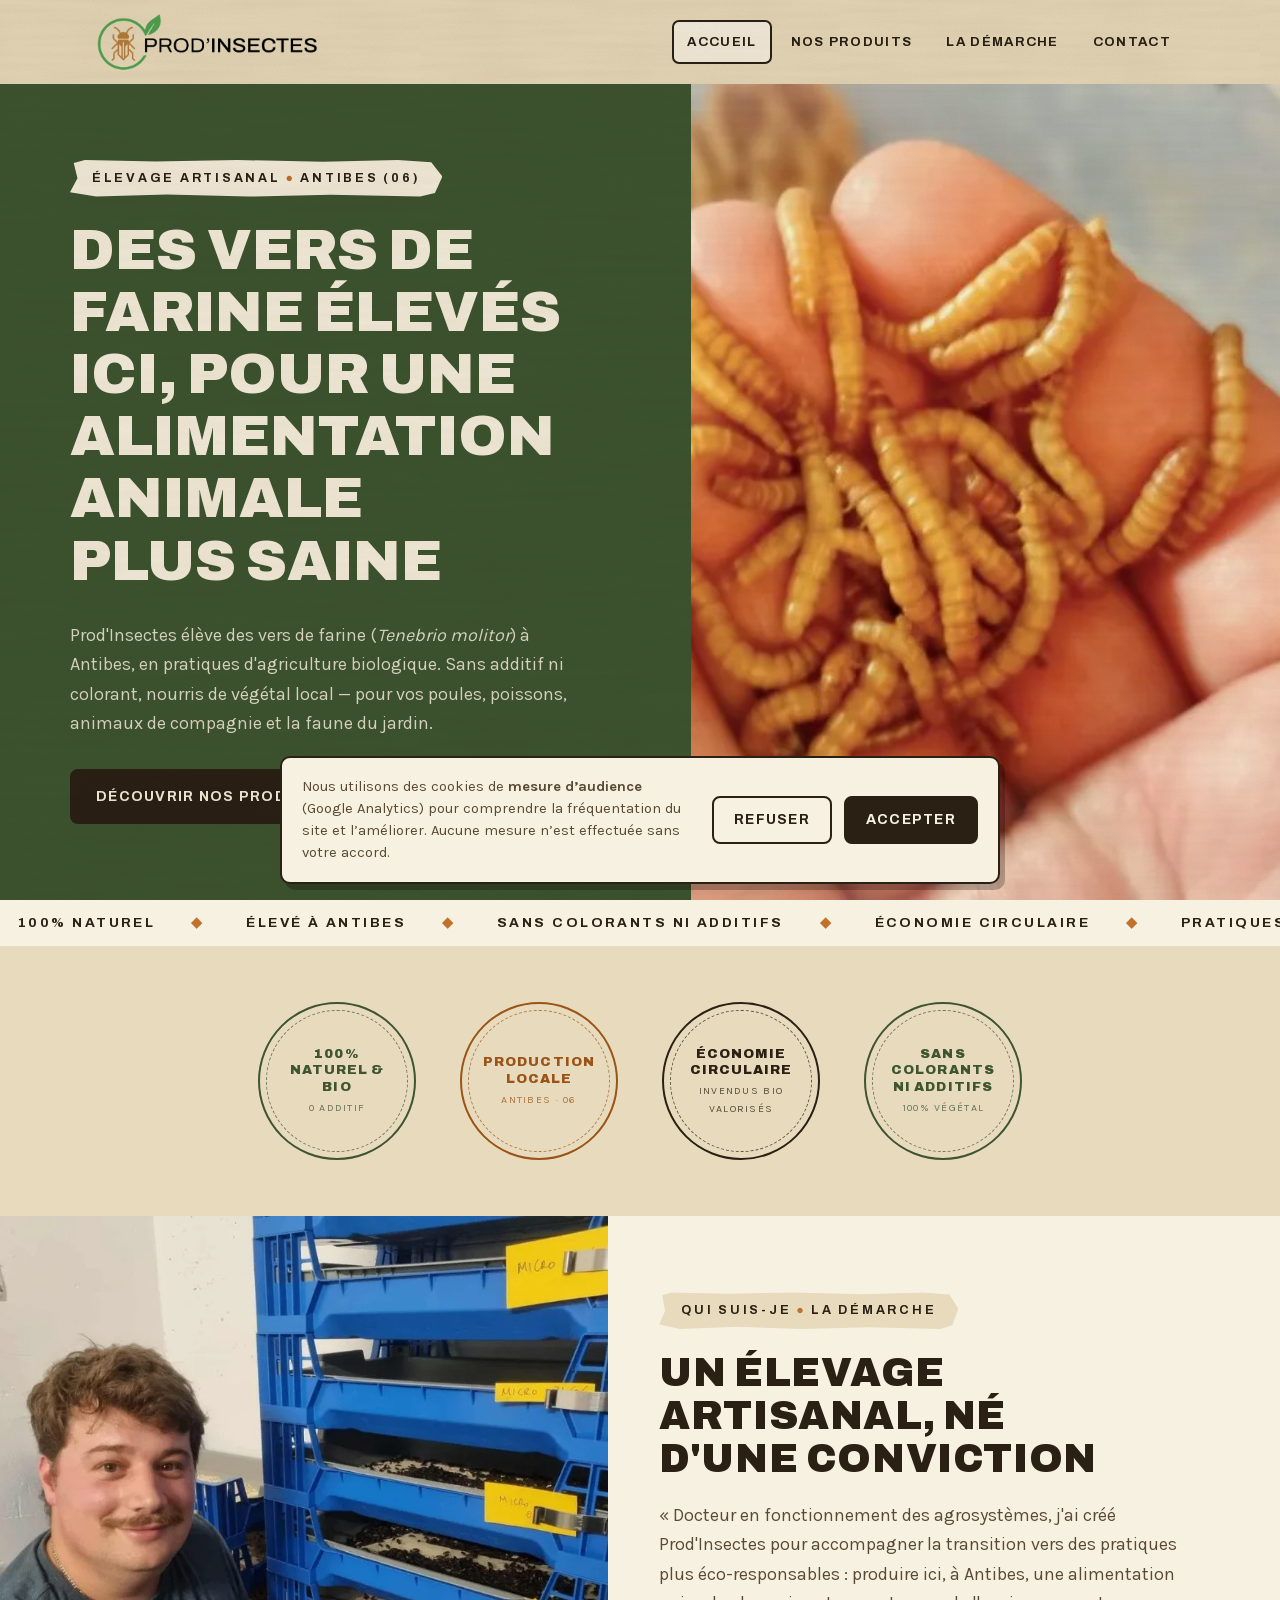
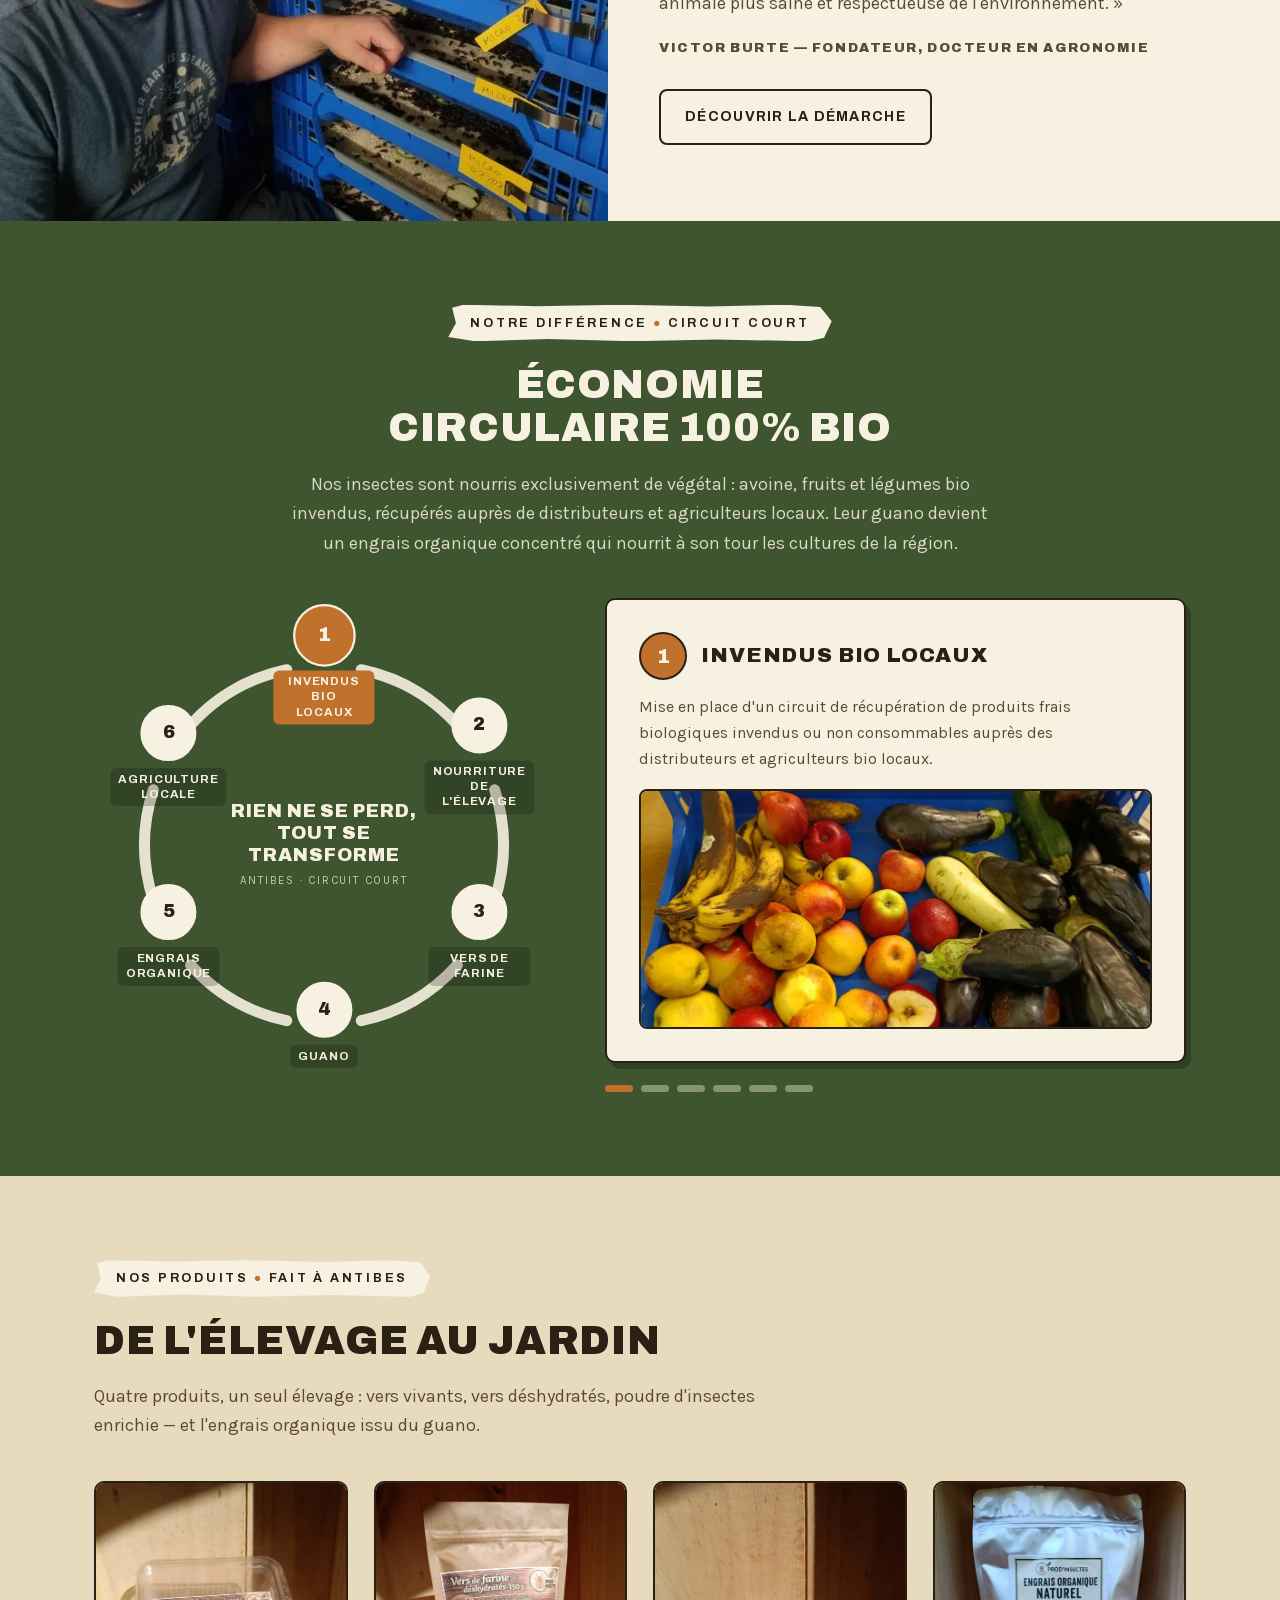
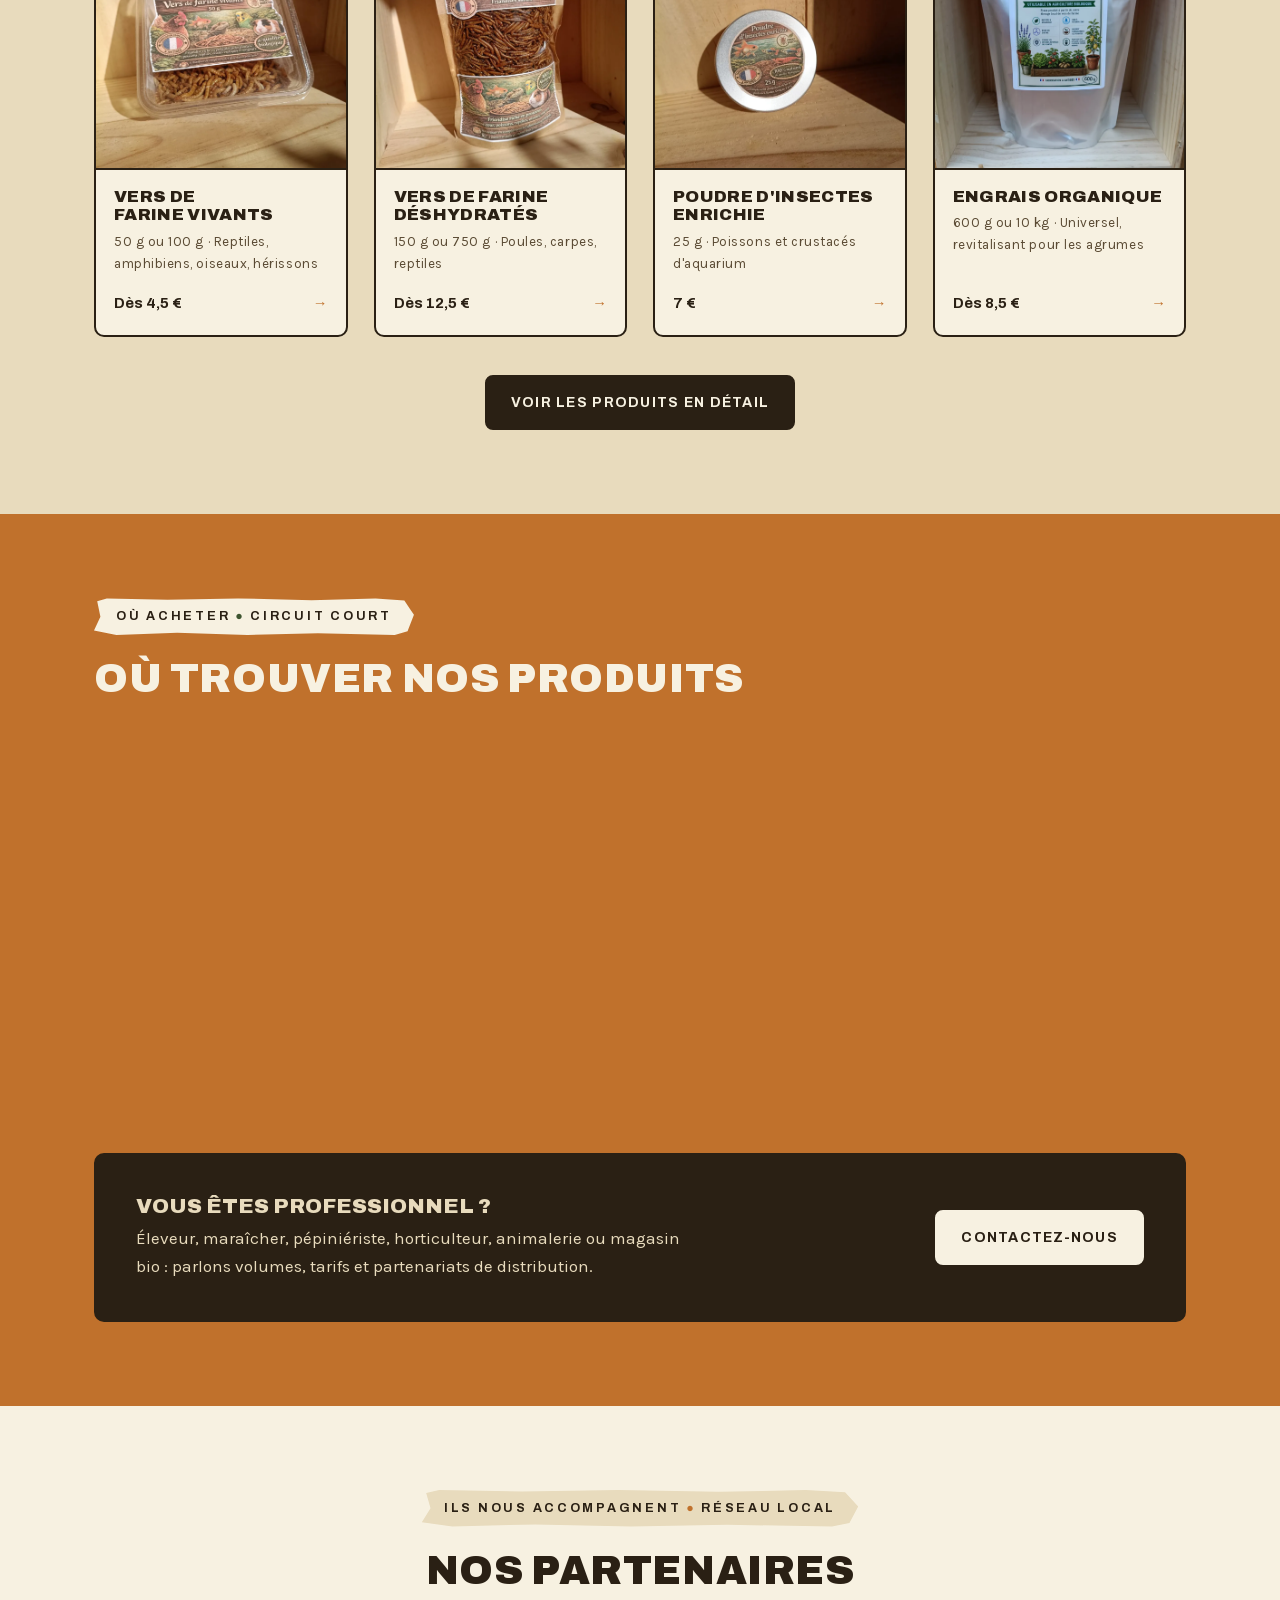
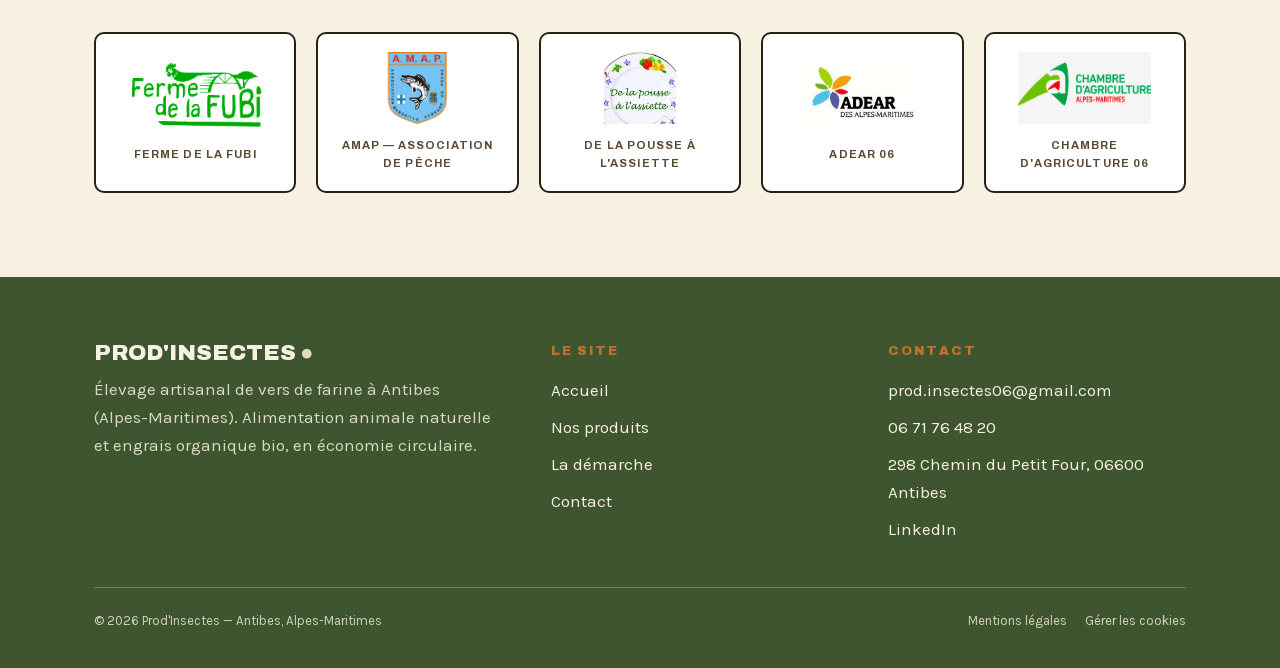
==== commit 9fb9d2f3: "modif après 3 mois" ====
--- a/docs/index.html
+++ b/docs/index.html
@@ -286,11 +286,13 @@
         <article class="cp-slide" data-step="2">
           <div class="cp-head"><span class="cp-num">3</span><h3>Vers de farine</h3></div>
           <span class="cp-tag">Alimentation animale</span>
-          <p>Une partie de la production est utilisée à l'entretien et la croissance de l'élevage. L'autre partie est conditionnée et commercialisée (vers de farine vivants ou déshydratés, poudre d'insectes).</p>
+          <p>Une partie de la production est utilisée à l'entretien et la croissance de l'élevage&nbsp;: ces vers deviennent des ténébrions adultes, qui pondent dans les bacs et donnent la génération suivante. L'autre partie est conditionnée et commercialisée (vers de farine vivants ou déshydratés, poudre d'insectes).</p>
+          <img class="cp-photo" src="assets/adultes-tenebrions.webp" alt="Ténébrions meuniers adultes en train de pondre dans un bac d'élevage, sur flocons d'avoine avec des morceaux de fruits et légumes" loading="lazy">
         </article>
         <article class="cp-slide" data-step="3">
           <div class="cp-head"><span class="cp-num">4</span><h3>Guano</h3></div>
-          <p>Le guano est composé des déjections des insectes : c'est un produit riche en matière organique qui, une fois mélangé aux résidus alimentaires des insectes, forme le frass.</p>
+          <p>Le guano est composé des déjections des insectes : c'est un produit riche en matière organique qui, une fois mélangé aux résidus alimentaires des insectes, forme le frass. On le récupère en tamisant les bacs d'élevage.</p>
+          <img class="cp-photo" src="assets/tamisage-frass.webp" alt="Tamisage d'un bac d'élevage : les flocons restent dans le tamis, le frass tombe dans un grand bac en plastique" loading="lazy" style="object-position: 50% 60%;">
         </article>
         <article class="cp-slide" data-step="4">
           <div class="cp-head"><span class="cp-num">5</span><h3>Engrais organique</h3></div>
@@ -329,7 +331,7 @@
           <span class="pc-img"><img src="assets/vers-vivants.webp" alt="Barquette de vers de farine vivants Prod'Insectes 50 g"></span>
           <span class="pc-body">
             <h3>Vers de farine vivants</h3>
-            <span class="pc-meta">50 g ou 100 g · Oiseaux, reptiles, rongeurs, jardin</span>
+            <span class="pc-meta">50 g ou 100 g · Reptiles, amphibiens, oiseaux, hérissons</span>
             <span class="pc-price"><span>Dès 4,5 €</span><span class="arrow">→</span></span>
           </span>
         </a>
@@ -337,7 +339,7 @@
           <span class="pc-img"><img src="assets/vers-deshydrates.webp" alt="Sachet de vers de farine déshydratés Prod'Insectes 150 g"></span>
           <span class="pc-body">
             <h3>Vers de farine déshydratés</h3>
-            <span class="pc-meta">150 g ou 750 g · Basse-cour, poissons, reptiles</span>
+            <span class="pc-meta">150 g ou 750 g · Poules, carpes, reptiles</span>
             <span class="pc-price"><span>Dès 12,5 €</span><span class="arrow">→</span></span>
           </span>
         </a>
@@ -350,11 +352,11 @@
           </span>
         </a>
         <a class="product-card reveal" href="produits#engrais" style="--d: 0.24s;">
-          <span class="pc-img"><img src="assets/engrais.webp" alt="Sachet d'engrais naturel Prod'Insectes 750 g, utilisable en agriculture biologique"></span>
+          <span class="pc-img"><img src="assets/engrais-600g.webp" alt="Sachet d'engrais organique naturel Prod'Insectes 600 g, utilisable en agriculture biologique"></span>
           <span class="pc-body">
             <h3>Engrais organique</h3>
-            <span class="pc-meta">750 g ou 10 kg · Utilisable en agriculture biologique</span>
-            <span class="pc-price"><span>Dès 9,5 €</span><span class="arrow">→</span></span>
+            <span class="pc-meta">600 g ou 10 kg · Universel, revitalisant pour les agrumes</span>
+            <span class="pc-price"><span>Dès 8,5 €</span><span class="arrow">→</span></span>
           </span>
         </a>
       </div>
@@ -373,17 +375,18 @@
       </div>
       <div style="display: grid; grid-template-columns: repeat(auto-fit, minmax(260px, 1fr)); gap: 24px;">
         <div class="reveal" style="background: var(--paper); color: var(--ink); border: var(--border); border-radius: var(--radius); padding: 28px;">
-          <h3 style="font-size: 1.1rem; font-weight: 800; text-transform: uppercase;">Marché des producteurs et artisans</h3>
-          <p>Retrouvez-nous au marché mensuel de producteurs et artisans du lycée agricole d'Antibes. Prochainement présents sur le marché de producteurs et artisans de la Garoupe, <strong>tous les troisièmes dimanches du mois</strong>.</p>
+          <h3 style="font-size: 1.1rem; font-weight: 800; text-transform: uppercase;">En magasin</h3>
+          <p>Retrouvez nos produits à la <strong>Biocoop d'Antibes</strong>, notre premier distributeur.</p>
         </div>
         <div class="reveal" style="--d: 0.1s; background: var(--paper); color: var(--ink); border: var(--border); border-radius: var(--radius); padding: 28px;">
-          <h3 style="font-size: 1.1rem; font-weight: 800; text-transform: uppercase;">Commande par mail</h3>
-          <p>En attendant la boutique en ligne, commandez directement par mail — réponse rapide, retrait local ou expédition en France métropolitaine.</p>
-          <a class="btn btn-outline" href="mailto:prod.insectes06@gmail.com" style="margin-top: 6px;">Écrire un mail</a>
+          <h3 style="font-size: 1.1rem; font-weight: 800; text-transform: uppercase;">Sur les marchés</h3>
+          <p><strong>Dès décembre</strong>, notre engrais sera proposé au Marché des Collines avec De la Pousse à l'Assiette, producteur de champignons chez Mosaïque&nbsp;: un engrais issu d'insectes nourris aux champignons.</p>
+          <p>Nos propres stands font une pause, le temps de reconstituer le stock — retour sur les marchés au printemps 2027.</p>
         </div>
         <div class="reveal" style="--d: 0.2s; background: var(--paper); color: var(--ink); border: var(--border); border-radius: var(--radius); padding: 28px;">
-          <h3 style="font-size: 1.1rem; font-weight: 800; text-transform: uppercase;">Bientôt près de chez vous</h3>
-          <p>Nous cherchons des distributeurs locaux : coopératives, animaleries, magasins bio des Alpes-Maritimes.</p>
+          <h3 style="font-size: 1.1rem; font-weight: 800; text-transform: uppercase;">Commande directe</h3>
+          <p>Par mail ou SMS, sans minimum d'achat&nbsp;: expédition en France métropolitaine dès 7 €, ou retrait sur rendez-vous à Antibes.</p>
+          <a class="btn btn-outline" href="produits#commander" style="margin-top: 6px;">Livraison et retrait</a>
         </div>
       </div>
       <div class="callout callout-ink reveal" style="margin-top: 28px;">
